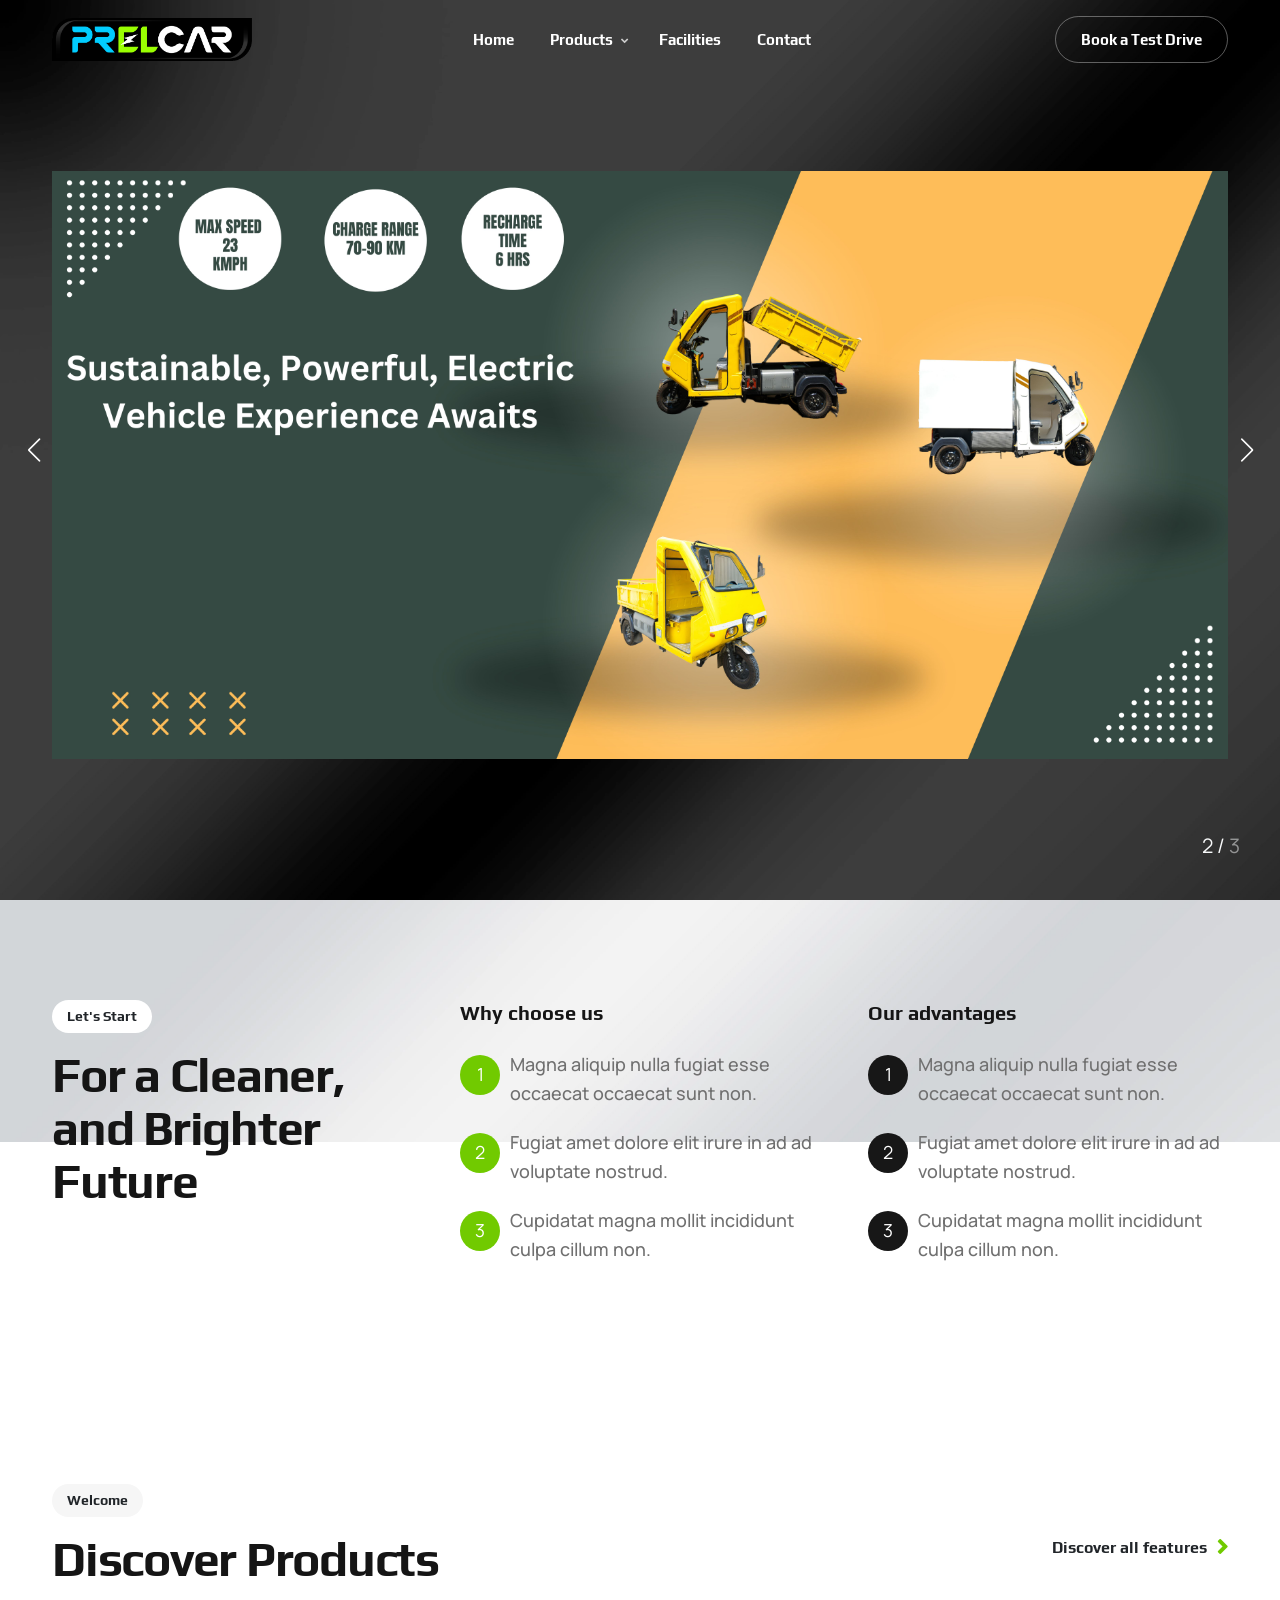
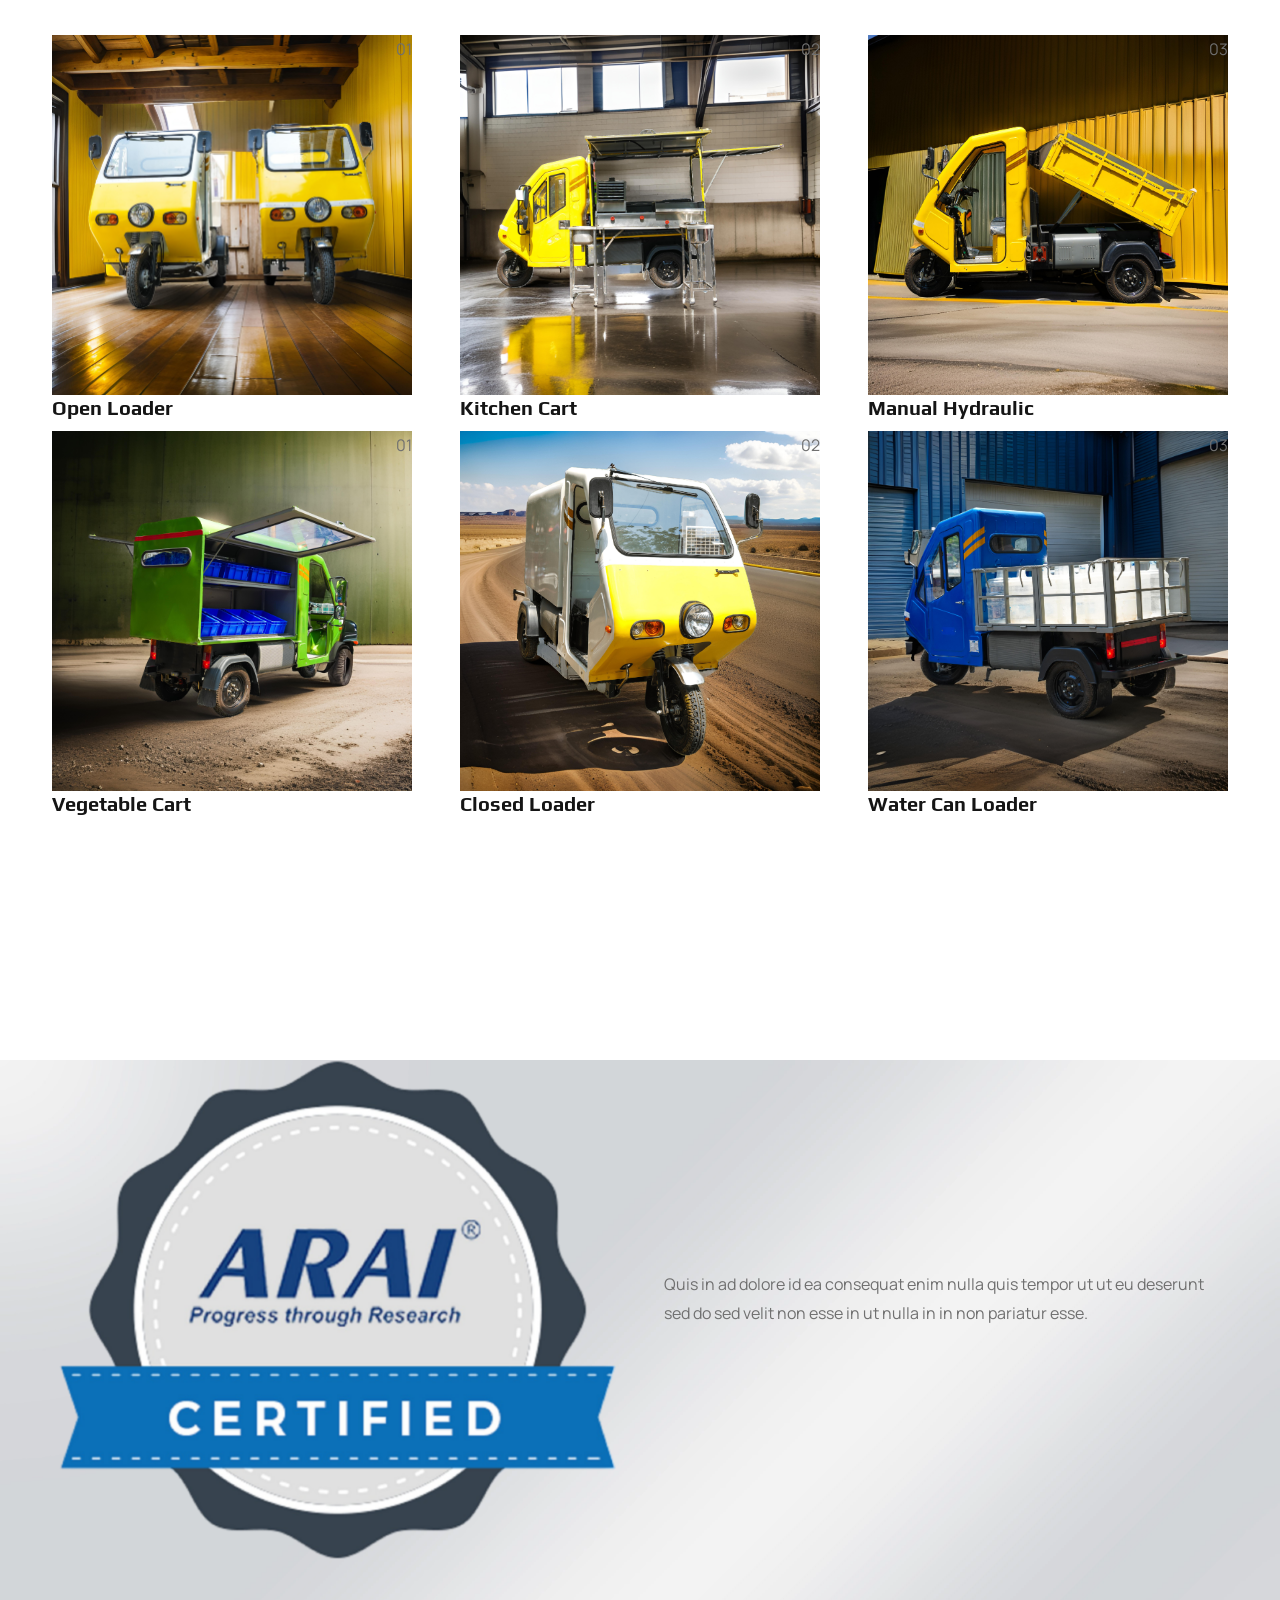
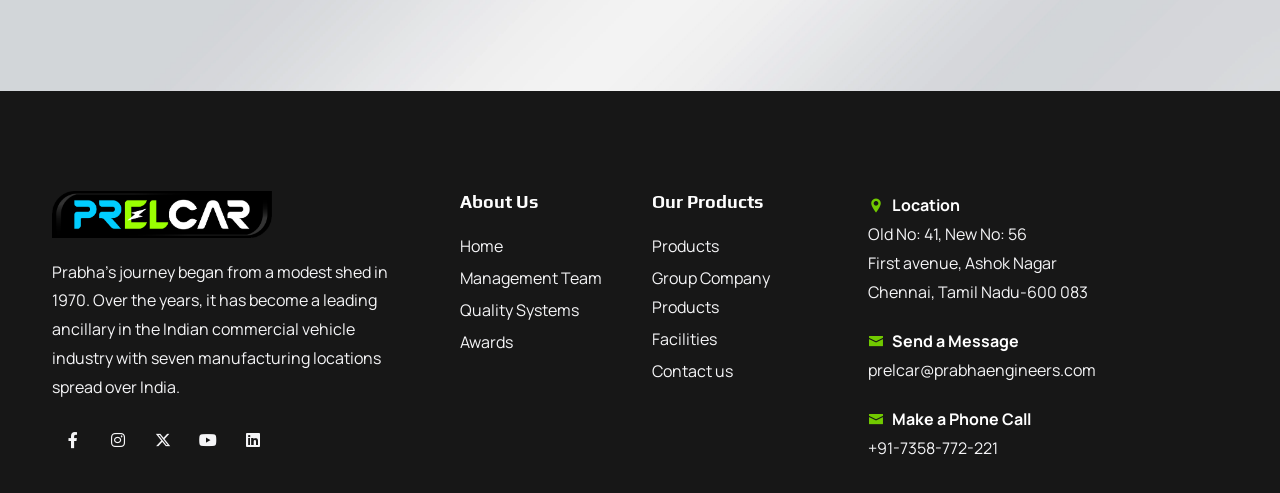
==== index.html @ abb07817 "first" ====
<!DOCTYPE html>
<html lang="en">


<!-- Mirrored from madebydesignesia.com/themes/autoev/index.html by HTTrack Website Copier/3.x [XR&CO'2014], Sun, 21 Jul 2024 13:08:16 GMT -->
<head>
    <title>Welcome to Prelcar</title>
    <link rel="icon" href="images/PRELCAR LOGO FINAL 26 Apr 2024 JPG.jpg" type="image/gif" sizes="16x16">
    <meta content="text/html;charset=utf-8" http-equiv="Content-Type">
    <meta content="width=device-width, initial-scale=1.0" name="viewport" >
    <meta content="Autoev — Electric Vehicle Charging EV Dealer Website Template" name="description" >
    <meta content="" name="keywords" >
    <meta content="" name="author" >
    <!-- CSS Files
    ================================================== -->
    <link href="css/bootstrap.min.css" rel="stylesheet" type="text/css" id="bootstrap">
    <link href="css/plugins.css" rel="stylesheet" type="text/css" >
    <link href="css/swiper.css" rel="stylesheet" type="text/css" >
    <link href="css/style.css" rel="stylesheet" type="text/css" >
    <link href="css/coloring.css" rel="stylesheet" type="text/css" >
    <!-- color scheme -->
    <link id="colors" href="css/colors/scheme-01.css" rel="stylesheet" type="text/css" >

</head>

<body>
    <div id="wrapper">
        <!-- <div class="float-text show-on-scroll">
            <span><a href="#">Scroll to top</a></span>
        </div>
        <div class="scrollbar-v show-on-scroll"></div> -->
        
        <!-- page preloader begin -->
        <div id="de-loader"></div>
        <!-- page preloader close -->

        <!-- header begin -->
        <header class="transparent">
            <div class="container">
                <div class="row">
                    <div class="col-md-12">
                        <div class="de-flex sm-pt10">
                            <div class="de-flex-col">
                                <!-- logo begin -->
                                <div id="logo">
                                    <a href="index.html">
                                        <img class="logo-main" src="./images/prelcarlogo.png" width="200px" >
                                        <img class="logo-scroll" src="./images/prelcarlogo.png" width="200px" >
                                        <img class="logo-mobile" src="./images/prelcarlogo.png" width="200px" >
                                    </a>
                                </div>
                                <!-- logo close -->
                            </div>
                            <div class="de-flex-col header-col-mid">
                                <ul id="mainmenu">
                                    <li><a class="menu-item" href="index.html">Home</a>
                                        <!-- <ul class="mega"> -->
                                            <!-- <li> -->
                                                <!-- <div class="container">
                                                    <div class="sb-menu p-4">
                                                        <div class="row g-4"> -->
                                                            <!-- <div class="col-lg-2 text-center">
                                                                <div class="bg-grey rounded-10px relative hover text-center">
                                                                    <a href="index-2.html">
                                                                        <img src="images/demo/homepage-1.jpg" class="w-100 relative z-1000 hover-scale-1-1 rounded-5px" alt="">
                                                                    </a>

                                                                    <div class="absolute w-100 h-100 start-0 top-0 rounded-10px hover-bg-color"></div>
                                                                </div>                            
                                                                <h5 class="mt-3 mb-1">Homepage 1</h5>                          
                                                            </div> -->

                                                            <!-- <div class="col-lg-2 text-center">
                                                                <div class="bg-grey rounded-10px relative hover text-center">
                                                                    <a href="homepage-2.html">
                                                                        <img src="images/demo/homepage-2.jpg" class="w-100 relative z-1000 hover-scale-1-1 rounded-5px" alt="">
                                                                    </a>

                                                                    <div class="absolute w-100 h-100 start-0 top-0 rounded-10px hover-bg-color"></div>
                                                                </div>                            
                                                                <h5 class="mt-3 mb-1">Homepage 3</h5>                          
                                                            </div>

                                                            <div class="col-lg-2 text-center">
                                                                <div class="bg-grey rounded-10px relative hover text-center">
                                                                    <a href="homepage-3.html">
                                                                        <img src="images/demo/homepage-3.jpg" class="w-100 relative z-1000 hover-scale-1-1 rounded-5px" alt="">
                                                                    </a>

                                                                    <div class="absolute w-100 h-100 start-0 top-0 rounded-10px hover-bg-color"></div>
                                                                </div>                            
                                                                <h5 class="mt-3 mb-1">Homepage 3</h5>                          
                                                            </div>

                                                            <div class="col-lg-2 text-center">
                                                                <div class="bg-grey rounded-10px relative hover text-center">
                                                                    <a href="homepage-4.html">
                                                                        <img src="images/demo/homepage-4.jpg" class="w-100 relative z-1000 hover-scale-1-1 rounded-5px" alt="">
                                                                    </a>

                                                                    <div class="absolute w-100 h-100 start-0 top-0 rounded-10px hover-bg-color"></div>
                                                                </div>                            
                                                                <h5 class="mt-3 mb-1">Homepage 4</h5>                          
                                                            </div>

                                                            <div class="col-lg-2 text-center">
                                                                <div class="bg-grey rounded-10px relative hover text-center">
                                                                    <a href="homepage-5.html">
                                                                        <img src="images/demo/homepage-5.jpg" class="w-100 relative z-1000 hover-scale-1-1 rounded-5px" alt="">
                                                                    </a>

                                                                    <div class="absolute w-100 h-100 start-0 top-0 rounded-10px hover-bg-color"></div>
                                                                </div>                            
                                                                <h5 class="mt-3 mb-1">Homepage 5</h5>                          
                                                            </div>

                                                            <div class="col-lg-2 text-center">
                                                                <div class="bg-grey rounded-10px relative hover text-center">
                                                                    <div>
                                                                        <img src="images/demo/coming-soon.jpg" class="w-100 relative z-1000 hover-scale-1-1 rounded-5px" alt="">
                                                                    </div>

                                                                    <div class="absolute w-100 h-100 start-0 top-0 rounded-10px hover-bg-color"></div>
                                                                </div>                            
                                                                <h5 class="mt-3 mb-1">Coming Soon</h5>                          
                                                            </div> -->
                                                        <!-- </div>
                                                    </div>
                                                </div>                                                
                                            </li> -->
                                        <!-- </ul> -->
                                    </li>
                                    <li><a class="menu-item" href="vehicles.html">Products</a>
                                        <ul class="mega">
                                            <li>
                                                <div class="container">
                                                    <div class="sb-menu p-4">
                                                        <div class="row g-4">
                                                            <div class="col-lg-3 text-center">
                                                                <div class="bg-grey p-2 rounded-10px relative hover text-center">
                                                                    <a href="vehicle-single-1.html">
                                                                        <img src="images/misc/4.webp" class="w-100 relative z-1000 hover-scale-1-2" alt="">
                                                                        <img src="images/misc/10.webp" class="absolute start-10 top-10 w-20" alt="">
                                                                    </a>

                                                                    <div class="absolute w-100 h-100 start-0 top-0 rounded-10px hover-bg-color"></div>
                                                                </div>                            
                                                                <h4 class="mt-3 mb-1">Autoev R100</h4>
                                                                <p class="mb-0">Ride the Future: Silent, Smooth, Electric</p>                            
                                                                
                                                            </div>
                                                            <div class="col-lg-3 text-center">
                                                                <div class="bg-grey p-2 rounded-10px relative hover text-center">
                                                                    <a href="vehicle-single-2.html">
                                                                        <img src="images/misc/m2.webp" class="w-100 relative z-1000 hover-scale-1-2" alt="">
                                                                        <img src="images/misc/10.webp" class="absolute start-10 top-10 w-20" alt="">
                                                                    </a>

                                                                    <div class="absolute w-100 h-100 start-0 top-0 rounded-10px hover-bg-color"></div>
                                                                </div>
                                                                <h4 class="mt-3 mb-1"><span class="bg-color me-2 fs-15 px-2 rounded-5px text-uppercase anim-op-blink-to-light">New</span>Autoev R200</h4>
                                                                <p class="mb-0">Redefining Motorcycle Performance.</p>
                                                                
                                                            </div>
                                                            <div class="col-lg-3 text-center">
                                                                <div class="bg-grey p-2 rounded-10px relative hover text-center">
                                                                    <a href="vehicle-single-3.html">
                                                                        <img src="images/misc/m3.webp" class="w-100 relative z-1000 hover-scale-1-2" alt="">
                                                                        <img src="images/misc/10.webp" class="absolute start-10 top-10 w-20" alt="">
                                                                    </a>

                                                                    <div class="absolute w-100 h-100 start-0 top-0 rounded-10px hover-bg-color"></div>
                                                                </div>
                                                                <h4 class="mt-3 mb-1">Autoev R300</h4>
                                                                <p class="mb-0">Where Sustainability Meets Adventure.</p>
                                                                
                                                            </div>

                                                            <div class="col-lg-3 text-center">
                                                                <div class="bg-grey p-2 rounded-10px relative hover text-center">
                                                                    <a href="vehicles.html">
                                                                        <img src="images/misc/11.webp" class="w-100 relative z-1000 hover-scale-1-2" alt="">
                                                                        <img src="images/misc/10.webp" class="absolute start-10 top-10 w-20" alt="">
                                                                    </a>

                                                                    <div class="absolute w-100 h-100 start-0 top-0 rounded-10px hover-bg-color"></div>
                                                                </div>
                                                                <h4 class="mt-3 mb-1">All Vehicles</h4>
                                                                <p class="mb-0">View All Models.</p>
                                                                
                                                            </div>
                                                        </div>
                                                    </div>
                                                </div>                                                
                                            </li>
                                        </ul>
                                    </li>
                                    <li><a class="menu-item" href="dealers.html">Facilities</a></li>
                                    <!-- <li><a class="menu-item" href="#">Pages</a>
                                        <ul class="mega mega-3-cols">
                                            <div class="sb-menu p-4">
                                                <div class="row g-4">
                                                    <div class="col-lg-4">
                                                        <h5>Company</h5>
                                                        <ul class="no-bg">
                                                            <li><a href="about.html">About Us</a></li>
                                                            <li><a href="news.html">News</a></li>
                                                            <li><a href="testimonials.html">Testimonials</a></li>
                                                            <li><a href="history.html">History</a></li>
                                                            <li><a href="careers.html">Careers</a></li>
                                                        </ul>
                                                    </div>
                                                    <div class="col-lg-4">
                                                        <h5>Vehicles</h5>
                                                        <ul class="no-bg">
                                                            <li><a href="vehicles.html">All Vehicles</a></li>
                                                            <li><a href="vehicle-single-1.html">Vehicle Details 1</a></li>
                                                            <li><a href="vehicle-single-2.html">Vehicle Details 2</a></li>
                                                            <li><a href="vehicle-single-3.html">Vehicle Details 3</a></li>
                                                            <li><a href="pricing-table.html">Pricing Table</a></li>
                                                        </ul>
                                                    </div>
                                                    <div class="col-lg-4">
                                                        <h5>Gallery</h5>
                                                        <ul class="no-bg">
                                                            <li><a href="gallery-grid.html">Gallery Grid</a></li>
                                                            <li><a href="gallery-carousel.html">Gallery Carousel</a></li>
                                                            <li><a href="gallery-marquee.html">Gallery Marquee</a></li>
                                                        </ul>

                                                        <div class="spacer-single"></div>

                                                        <h5>Misc</h5>
                                                        <ul class="no-bg">
                                                            <li><a href="bootstrap-5-elements.html">Bootstrap 5 Elements</a></li>
                                                        </ul>
                                                    </div>
                                                </div>
                                            </div>
                                        </ul>
                                    </li> -->
                                    <!-- <li>
                                        <a class="menu-item" href="news.html">News</a>
                                        <ul>
                                            <li><a class="menu-item" href="news.html">News Default</a></li>
                                            <li><a class="menu-item" href="news-modern.html">News Modern</a></li>
                                            <li><a class="menu-item" href="news-creative.html">News Creative</a></li>
                                            <li><a class="menu-item" href="news-poster.html">News Poster</a></li>
                                            <li><a class="menu-item" href="news-classic.html">News Classic</a></li>
                                            <li><a class="menu-item" href="news-plain.html">News Plain</a></li>
                                            <li><a class="menu-item" href="news-poster-fullpage.html">News Fullpage</a></li>
                                            <li><a class="menu-item" href="news-sidebar-1.html">News with Sidebar</a></li>
                                        </ul>
                                    </li> -->
                                    <li><a class="menu-item" href="contact.html">Contact</a></li>
                                </ul>
                            </div>
                            <div class="de-flex-col">
                                <div class="menu_side_area">          
                                    <a href="contact.html" class="btn-line">Book a Test Drive</a>
                                    <span id="menu-btn"></span>
                                </div>
                            </div>
                        </div>
                    </div>
                </div>
            </div>
        </header>
        <!-- header close -->
        <!-- content begin -->
        <div class="no-bottom no-top" id="content">

            <div id="top"></div>

            <section class="section-dark text-light no-top no-bottom position-relative overflow-hidden z-1000">
                <div class="v-center">
                    <div class="swiper">
                      <!-- Additional required wrapper -->
                      <div class="swiper-wrapper">
                        <!-- Slides -->
                        <div class="swiper-slide">
                            <div class="swiper-inner" data-bgimage="url(images/background/gradient-3.webp)">
                                <div class="sw-caption">
                                    <div class="container">
                                        <div class="row g-4 align-items-center">

                                            <div class="spacer-double"></div>

                                            <!-- <div class="col-lg-6">     
                                                <div class="spacer-single"></div>
                                                <div class="sw-text-wrapper">
                                                    <div class="subtitle s2 mb-2"><i class="icofont-badge id-color me-2"></i>Most Innovative Award Winner</div>
                                                    <h1 class="slider-title mb-2">Autoev R100</h1>
                                                    <h3 class="slider-teaser mb-3">Ride the Future: Silent, Smooth, Electric</h3>
                                                    <div class="slider-extra">
                                                        <div class="row mt-3 g-2 text-center">
                                                            <div class="col-4">
                                                                <div class="bg-dark rounded-10px lh-1-2em p-2">
                                                                    <i class="fs-40 mb-1 id-color icofont-map-pins"></i>
                                                                    <div class="fs-18 fw-bold">100 KM</div>
                                                                    <div class="fs-14 op-5">Range</div>
                                                                </div>
                                                            </div>
                                                            <div class="col-4">
                                                                <div class="bg-dark rounded-10px lh-1-2em p-2">
                                                                    <i class="fs-40 mb-1 id-color icofont-dashboard"></i>
                                                                    <div class="fs-18 fw-bold">70 Km/h</div>
                                                                    <div class="fs-14 op-5">Top Speed</div>
                                                                </div>
                                                            </div>
                                                            <div class="col-4">
                                                                <div class="bg-dark rounded-10px lh-1-2em p-2">
                                                                    <i class="fs-40 mb-1 id-color icofont-thunder-light"></i>
                                                                    <div class="fs-18 fw-bold">3000 Watt</div>
                                                                    <div class="fs-14 op-5">Motor Power</div>
                                                                </div>
                                                            </div>
                                                        </div>
                                                    </div>
                                                    <div class="spacer-30"></div>
                                                    <a class="btn-main mb10 mb-3" href="vehicle-single-1.html">View Specifications</a>
                                                </div>
                                            </div> -->

                                            <div class="col-lg-12">
                                                <div class="slider-extra">
                                                    <img src="images/background/BannerPrelcar3.jpg" class="img-fluid" alt="">

                                                </div>
                                            </div>

                                            <div class="spacer-single"></div>
                                        </div>
                                        
                                    </div>
                                </div>
                            </div>
                        </div>
                        <!-- Slides -->

                        <!-- Slides -->
                        <div class="swiper-slide">
                            <div class="swiper-inner" data-bgimage="url(images/background/gradient-3.webp)">

                                <div class="sw-caption">
                                    <div class="container">
                                        <div class="row g-4 align-items-center">

                                            <div class="spacer-double"></div>

                                            <!-- <div class="col-lg-6">     
                                                <div class="spacer-single"></div>
                                                <div class="sw-text-wrapper">
                                                    <div class="subtitle s2 mb-2"><i class="icofont-badge id-color me-2"></i>Most Innovative Award Winner</div>
                                                    <h1 class="slider-title mb-2">Autoev R200</h1>
                                                    <h3 class="slider-teaser mb-3">Redefining Motorcycle Performance</h3>
                                                    <div class="slider-extra">
                                                        <div class="row mt-3 g-2 text-center">
                                                            <div class="col-4">
                                                                <div class="bg-dark rounded-10px lh-1-2em p-2">
                                                                    <i class="fs-40 mb-1 id-color icofont-map-pins"></i>
                                                                    <div class="fs-18 fw-bold">100 KM</div>
                                                                    <div class="fs-14 op-5">Range</div>
                                                                </div>
                                                            </div>
                                                            <div class="col-4">
                                                                <div class="bg-dark rounded-10px lh-1-2em p-2">
                                                                    <i class="fs-40 mb-1 id-color icofont-dashboard"></i>
                                                                    <div class="fs-18 fw-bold">70 Km/h</div>
                                                                    <div class="fs-14 op-5">Top Speed</div>
                                                                </div>
                                                            </div>
                                                            <div class="col-4">
                                                                <div class="bg-dark rounded-10px lh-1-2em p-2">
                                                                    <i class="fs-40 mb-1 id-color icofont-thunder-light"></i>
                                                                    <div class="fs-18 fw-bold">3000 Watt</div>
                                                                    <div class="fs-14 op-5">Motor Power</div>
                                                                </div>
                                                            </div>
                                                        </div>
                                                    </div>
                                                    <div class="spacer-30"></div>
                                                    <a class="btn-main mb10 mb-3" href="vehicle-single-1.html">View Specifications</a>
                                                </div>
                                            </div> -->

                                            <div class="col-lg-12">
                                                <div class="slider-extra">
                                                    <img src="images/background/BannerPrelcar2.jpg" class="img-fluid" alt="">
                                                </div>
                                            </div>

                                            <div class="spacer-single"></div>
                                        </div>
                                        
                                    </div>
                                </div>
                            </div>
                        </div>
                        <!-- Slides -->

                        <!-- Slides -->
                        <div class="swiper-slide">
                            <div class="swiper-inner" data-bgimage="url(images/background/gradient-3.webp)">

                                <div class="sw-caption">
                                    <div class="container">
                                        <div class="row g-4 align-items-center">

                                            <div class="spacer-double"></div>

                                            <!-- <div class="col-lg-6">     
                                                <div class="spacer-single"></div>
                                                <div class="sw-text-wrapper">
                                                    <div class="subtitle s2 mb-2"><i class="icofont-badge id-color me-2"></i>Most Innovative Award Winner</div>
                                                    <h1 class="slider-title mb-2">Autoev R300</h1>
                                                    <h3 class="slider-teaser mb-3">Where Sustainability Meets Adventure</h3>
                                                    <div class="slider-extra">
                                                        <div class="row mt-3 g-2 text-center">
                                                            <div class="col-4">
                                                                <div class="bg-dark rounded-10px lh-1-2em p-2">
                                                                    <i class="fs-40 mb-1 id-color icofont-map-pins"></i>
                                                                    <div class="fs-18 fw-bold">100 KM</div>
                                                                    <div class="fs-14 op-5">Range</div>
                                                                </div>
                                                            </div>
                                                            <div class="col-4">
                                                                <div class="bg-dark rounded-10px lh-1-2em p-2">
                                                                    <i class="fs-40 mb-1 id-color icofont-dashboard"></i>
                                                                    <div class="fs-18 fw-bold">70 Km/h</div>
                                                                    <div class="fs-14 op-5">Top Speed</div>
                                                                </div>
                                                            </div>
                                                            <div class="col-4">
                                                                <div class="bg-dark rounded-10px lh-1-2em p-2">
                                                                    <i class="fs-40 mb-1 id-color icofont-thunder-light"></i>
                                                                    <div class="fs-18 fw-bold">3000 Watt</div>
                                                                    <div class="fs-14 op-5">Motor Power</div>
                                                                </div>
                                                            </div>
                                                        </div>
                                                    </div>
                                                    <div class="spacer-30"></div>
                                                    <a class="btn-main mb10 mb-3" href="vehicle-single-1.html">View Specifications</a>
                                                </div>
                                            </div> -->

                                            <div class="col-lg-12">
                                                <div class="slider-extra">
                                                    <img src="images/background/BannerPrelcar1.jpg" class="img-fluid" alt="">
                                                </div>
                                            </div>

                                            <div class="spacer-single"></div>
                                        </div>
                                        
                                    </div>
                                </div>
                            </div>
                        </div>
                        <!-- Slides -->       

                      </div>
                      <!-- If we need pagination -->
                      <div class="swiper-pagination"></div>

                      <!-- If we need navigation buttons -->
                      <div class="swiper-button-prev"></div>
                      <div class="swiper-button-next"></div>

                      <!-- If we need scrollbar -->
                      <div class="swiper-scrollbar"></div>
                    </div>
                </div>
            </section>

            <!-- <section>
                <div class="container">
                    <div class="row g-4 align-items-center">
                        <div class="col-lg-8">
                            <div class="subtitle bg-grey text-dark wow fadeInUp mb-3">Spark Change</div>
                            <h2 class="wow fadeInUp">Advanced Features</h2>
                        </div>
                        <div class="col-lg-4 text-lg-end">
                            <a class="btn-text text-dark wow fadeInLeft" href="#">Discover all features</a>
                        </div>
                        <div class="col-lg-4">
                            <div class="mb-4 relative wow fadeInRight" data-wow-delay=".3s">
                                <div class="absolute top-0 end-0">01</div>
                                <i class="bg-color text-light fs-48 p-2 absolute id-color icofont-thunder-light rounded-10px"></i>
                                <div class="pl-90">
                                    <h4>Electric Drive</h4>
                                    <p class="mb-0">Sunt dolor aliquip consectetur laborum incididunt tempor irure veniam amet et nostrud.</p>
                                </div>
                            </div>

                            <div class="mb-4 relative wow fadeInRight" data-wow-delay=".5s">
                                <div class="absolute top-0 end-0">02</div>
                                <i class="bg-dark text-light fs-48 p-2 absolute id-color icofont-volume-mute rounded-10px"></i>
                                <div class="pl-90">
                                    <h4>Silent Power</h4>
                                    <p class="mb-0">Sunt dolor aliquip consectetur laborum incididunt tempor irure veniam amet et nostrud.</p>
                                </div>
                            </div>
                        </div>
                        <div class="col-lg-4">
                            <img src="images/misc/6.webp" class="img-fluid wow scaleIn" alt="">
                        </div>
                        <div class="col-lg-4">
                            <div class="mb-4 relative wow fadeInLeft" data-wow-delay=".3s">
                                <div class="absolute top-0 start-0">03</div>
                                <i class="bg-color text-light fs-48 p-2 absolute end-0 id-color icofont-leaf rounded-10px"></i>
                                <div class="pr-90">
                                    <h4 class="text-end">Zero Emissions</h4>
                                    <p class="text-end mb-0">Sunt dolor aliquip consectetur laborum incididunt tempor irure veniam amet et nostrud.</p>
                                </div>
                            </div>

                            <div class="mb-4 relative wow fadeInLeft" data-wow-delay=".3s">
                                <div class="absolute top-0 start-0">04</div>
                                <i class="bg-dark text-light fs-48 p-2 absolute end-0 id-color icofont-road rounded-10px"></i>
                                <div class="pr-90">
                                    <h4 class="text-end">Longer Range</h4>
                                    <p class="text-end mb-0">Sunt dolor aliquip consectetur laborum incididunt tempor irure veniam amet et nostrud.</p>
                                </div>
                            </div>
                        </div>
                    </div>
                </div>
            </section> -->

            <!-- <section class="jarallax text-light pt30 pb30">
                <img src="images/background/gradient-3.webp" class="jarallax-img" alt="">
                <div class="wow fadeInRight d-flex">
                  <div class="de-marquee-list wow">
                    <div class="d-item">
                      <span class="d-item-txt">Zero Emissions</span>
                      <span class="d-item-display">
                        <i class="d-item-block"></i>
                      </span>
                      <span class="d-item-txt">Lower Costs</span>
                      <span class="d-item-display">
                        <i class="d-item-block"></i>
                      </span>
                      <span class="d-item-txt">Instant Torque</span>
                      <span class="d-item-display">
                        <i class="d-item-block"></i>
                      </span>
                      <span class="d-item-txt">Regenerative Braking</span>
                      <span class="d-item-display">
                        <i class="d-item-block"></i>
                      </span>
                      <span class="d-item-txt">Quiet Operation</span>
                      <span class="d-item-display">
                        <i class="d-item-block"></i>
                      </span>
                      <span class="d-item-txt">Advanced Technology</span>
                      <span class="d-item-display">
                        <i class="d-item-block"></i>
                      </span>
                      <span class="d-item-txt">Longer Range</span>
                      <span class="d-item-display">
                        <i class="d-item-block"></i>
                      </span>
                      <span class="d-item-txt">Charging Flexibility</span>
                      <span class="d-item-display">
                        <i class="d-item-block"></i>
                      </span>
                      <span class="d-item-txt">Environmental Benefits</span>
                      <span class="d-item-display">
                        <i class="d-item-block"></i>
                      </span>
                      <span class="d-item-txt">Variety of Models</span>
                      <span class="d-item-display">
                        <i class="d-item-block"></i>
                      </span>
                     </div>
                  </div>
                </div>
            </section> -->

            <section class="jarallax">
                <img src="images/background/gradient-2.webp" class="jarallax-img" alt="">
                <div class="container">
                    <div class="row g-4 gx-5">
                        <div class="col-lg-4">
                            <div class="subtitle bg-white text-dark wow fadeInUp mb-3">Let's Start</div>
                        <h2 class="wow fadeInUp">For a Cleaner, and Brighter Future</h2>
                        </div>

                        <div class="col-lg-4">
                            <h4 class="mb-4 wow fadeInRight">Why choose us</h4>
                            <ol class="ol-style-1">
                                <li class="wow fadeInUp" data-wow-delay=".2s">Magna aliquip nulla fugiat esse occaecat occaecat sunt non.</li>
                                <li class="wow fadeInUp" data-wow-delay=".4s">Fugiat amet dolore elit irure in ad ad voluptate nostrud.</li>
                                <li class="wow fadeInUp" data-wow-delay=".6s">Cupidatat magna mollit incididunt culpa cillum non.</li>
                            </ol>
                        </div>

                        <div class="col-lg-4">
                            <h4 class="mb-4 wow fadeInRight">Our advantages</h4>
                            <ol class="ol-style-1 dark">
                                <li class="wow fadeInUp" data-wow-delay=".2s">Magna aliquip nulla fugiat esse occaecat occaecat sunt non.</li>
                                <li class="wow fadeInUp" data-wow-delay=".4s">Fugiat amet dolore elit irure in ad ad voluptate nostrud.</li>
                                <li class="wow fadeInUp" data-wow-delay=".6s">Cupidatat magna mollit incididunt culpa cillum non.</li>
                            </ol>
                        </div>
                    </div>
                </div>
            </section>

            <section>
                <div class="container">
                    <div class="row align-items-center g-4 gx-5">
                        <div class="col-lg-8">
                            <div class="subtitle bg-grey text-dark wow fadeInUp mb-3">Welcome</div>
                            <h2 class="wow fadeInUp">Discover Products</h2>
                        </div>
                        <div class="col-lg-4 text-lg-end">
                            <a class="btn-text text-dark wow fadeInLeft" href="#">Discover all features</a>
                        </div>
                        <div class="col-lg-4 wow fadeInRight" data-wow-delay=".2s">
                            <div class="relative">
                                <div class="absolute top-0 end-0">01</div>
                                <a href="vehicles.html">
                                    <img src="images/OpenLoader/IMP01531.jpeg" alt="Bridge" style="width: 100%; height: 100%;">

                                    <h4>Open Loader</h4>
                                </a>
                                <!-- <p>Quis in ad dolore id ea consequat enim nulla quis tempor ut ut eu deserunt sed do sed velit non esse in ut nulla in in non pariatur esse.</p> -->
                            </div>
                        </div>
                        <div class="col-lg-4 wow fadeInRight" data-wow-delay=".4s">
                            <div class="relative">
                                <div class="absolute top-0 end-0">02</div>
                                <a href="contact.html">
                                    <img src="images/KitchenCart/IMP01640.jpeg" alt="Bridge" style="width: 100%; height: 100%;">
                                    <h4>Kitchen Cart</h4>
                                </a>
                                <!-- <p>Quis in ad dolore id ea consequat enim nulla quis tempor ut ut eu deserunt sed do sed velit non esse in ut nulla in in non pariatur esse.</p> -->
                            </div>
                        </div>
                        <div class="col-lg-4 wow fadeInRight" data-wow-delay=".6s">
                            <div class="relative">
                                <div class="absolute top-0 end-0">03</div>
                                <a href="dealers.html">
                                    <img src="images/ManualHyd/IMP01581.jpeg" alt="Bridge" style="width: 100%; height: 100%;">

                                    <h4>Manual Hydraulic</h4>
                                </a>
                                <!-- <p>Quis in ad dolore id ea consequat enim nulla quis tempor ut ut eu deserunt sed do sed velit non esse in ut nulla in in non pariatur esse.</p> -->
                            </div>
                        </div>
                    </div>
                    
                    
                </div>
                <div class="container">
                    <div class="row align-items-center g-4 gx-5">
                        <!-- <div class="col-lg-8">
                            <div class="subtitle bg-grey text-dark wow fadeInUp mb-3">Welcome</div>
                            <h2 class="wow fadeInUp">Discover Products</h2>
                        </div> -->
                        <!-- <div class="col-lg-4 text-lg-end">
                            <a class="btn-text text-dark wow fadeInLeft" href="#">Discover all features</a>
                        </div> -->
                        <div class="col-lg-4 wow fadeInRight" data-wow-delay=".2s">
                            <div class="relative">
                                <div class="absolute top-0 end-0">01</div>
                                <a href="vehicles.html">
                                    <img src="images/VegetableCart/IMP01611.jpeg" alt="Bridge" style="width: 100%; height: 100%;">

                                    <h4>Vegetable Cart</h4>
                                </a>
                                <!-- <p>Quis in ad dolore id ea consequat enim nulla quis tempor ut ut eu deserunt sed do sed velit non esse in ut nulla in in non pariatur esse.</p> -->
                            </div>
                        </div>
                        <div class="col-lg-4 wow fadeInRight" data-wow-delay=".4s">
                            <div class="relative">
                                <div class="absolute top-0 end-0">02</div>
                                <a href="contact.html">
                                    <img src="images/ClosedLoader/IMP01552.jpeg" alt="Bridge" style="width: 100%; height: 100%;">
                                    <h4>Closed Loader</h4>
                                </a>
                                <!-- <p>Quis in ad dolore id ea consequat enim nulla quis tempor ut ut eu deserunt sed do sed velit non esse in ut nulla in in non pariatur esse.</p> -->
                            </div>
                        </div>
                        <div class="col-lg-4 wow fadeInRight" data-wow-delay=".6s">
                            <div class="relative">
                                <div class="absolute top-0 end-0">03</div>
                                <a href="dealers.html">
                                    <img src="images/WaterCanLoader/IMP01622.jpeg" alt="Bridge" style="width: 100%; height: 100%;">

                                    <h4>Water Can Loader</h4>
                                </a>
                                <!-- <p>Quis in ad dolore id ea consequat enim nulla quis tempor ut ut eu deserunt sed do sed velit non esse in ut nulla in in non pariatur esse.</p> -->
                            </div>
                        </div>
                    </div>
                    
                    
                </div>
            </section>
            <section class="jarallax">

                <img src="images/background/gradient-2.webp" class="jarallax-img" alt="">

            <div class="container bg">
                <div class="row align-items-center g-4 gx-5">
                    <div class="col-lg-6 wow fadeInRight" data-wow-delay=".2s">
                        <div class="relative">
                           
                            <a href="vehicles.html">
                                <img src="images/arai-cert-logo.png" alt="Bridge" style="width: 100%; height: 100%;">

                               
                            </a>
                            <!-- <p>Quis in ad dolore id ea consequat enim nulla quis tempor ut ut eu deserunt sed do sed velit non esse in ut nulla in in non pariatur esse.</p> -->
                        </div>
                    </div>
                    <div class="col-lg-6 wow fadeInRight" data-wow-delay=".2s">
                        <div class="relative">
                           
                            <p>Quis in ad dolore id ea consequat enim nulla quis tempor ut ut eu deserunt sed do sed velit non esse in ut nulla in in non pariatur esse.</p>
                        </div>
                    </div>
                </div>
           </div>


            </section>

       

            <!-- <section class="jarallax">
                <img src="images/background/gradient-2.webp" class="jarallax-img" alt="">
                <div class="container">
                    <div class="row g-4 gx-5 align-items-center">
                        <div class="col-lg-12">
                            <div class="subtitle bg-color text-light wow fadeInUp mb-3">Autoev Technology</div>
                            <h2 class="wow fadeInUp">Power &amp; Precision</h2>
                        </div>
                        <div class="col-lg-3">
                            <div class="bg-white p-2 pb-0 mb-4 rounded-10 bottom-0 text-center z-index-2 wow scaleIn" data-wow-delay=".0s">
                                <img src="images/misc/p1.webp" class="img-fluid rounded-10 mb-2" alt="">
                                <h5 class="no-bottom text-dark">Modern Headlamp</h5>
                                <p class="small mb-1 text-dark">Sed nostrud anim elit.</p>
                            </div>
                            <p class="np-bottom">Minim aliqua non incididunt irure laboris exercitation laborum cillum non cupidatat magna tempor.</p>
                        </div>

                        <div class="col-lg-3">
                            <div class="bg-white p-2 pb-0 mb-4 rounded-10 bottom-0 text-center z-index-2 wow scaleIn" data-wow-delay=".2s">
                                <img src="images/misc/p2.webp" class="img-fluid rounded-10 mb-2" alt="">
                                <h5 class="no-bottom text-dark">Spacious Seat</h5>
                                <p class="small mb-1 text-dark">Sed nostrud anim elit.</p>
                            </div>
                            <p class="np-bottom">Minim aliqua non incididunt irure laboris exercitation laborum cillum non cupidatat magna tempor.</p>
                        </div>

                        <div class="col-lg-3">
                            <div class="bg-white p-2 pb-0 mb-4 rounded-10 bottom-0 text-center z-index-2 wow scaleIn" data-wow-delay=".4s">
                                <img src="images/misc/p3.webp" class="img-fluid rounded-10 mb-2" alt="">
                                <h5 class="no-bottom text-dark">Large Wheels</h5>
                                <p class="small mb-1 text-dark">Sed nostrud anim elit.</p>
                            </div>
                            <p class="np-bottom">Minim aliqua non incididunt irure laboris exercitation laborum cillum non cupidatat magna tempor.</p>
                        </div>

                        <div class="col-lg-3">
                            <div class="bg-white p-2 pb-0 mb-4 rounded-10 bottom-0 text-center z-index-2 wow scaleIn" data-wow-delay=".6s">
                                <img src="images/misc/p4.webp" class="img-fluid rounded-10 mb-2" alt="">
                                <h5 class="no-bottom text-dark">Quick Charge</h5>
                                <p class="small mb-1 text-dark">Sed nostrud anim elit.</p>
                            </div>
                            <p class="np-bottom">Minim aliqua non incididunt irure laboris exercitation laborum cillum non cupidatat magna tempor.</p>
                        </div>
                    </div>
                </div>
            </section> -->

            <!-- <section>
                <div class="container">
                    <div class="row align-items-center">
                        <div class="col-lg-8">
                            <div class="subtitle wow fadeInUp mb-3">Testimonials</div>
                            <h2 class="wow fadeInUp" data-wow-delay=".2s">Our Happy Customers</h2>
                            <div class="spacer-single"></div>
                        </div>
                        <div class="col-lg-4 text-lg-end">
                            <a class="btn-text text-dark" href="#">More testimonials</a>
                        </div>
                    </div>
                </div>
                <div class="container-fluid">
                    <div class="row">
                        <div class="owl-carousel owl-theme wow fadeInUp" id="testimonial-carousel">
                            <div class="item">
                                <div class="de_testi s2">
                                    <blockquote>
                                        <div class="de-rating-ext absolute top-20px end-30px">
                                            <span class="d-stars">
                                                <i class="fa fa-star"></i>
                                                <i class="fa fa-star"></i>
                                                <i class="fa fa-star"></i>
                                                <i class="fa fa-star"></i>
                                                <i class="fa fa-star"></i>
                                            </span>
                                        </div>
                                        <div class="de_testi_by">
                                            <img class="circle" alt="" src="images/testimonial/1.webp"> <div>Michael S.<span>developer</span></div>
                                        </div>
                                        <p>"Switching to an electric vehicle has been a game-changer for me. Not only am I saving money on fuel, but the smooth and silent ride has made commuting a pleasure."
                                        </p>
                                    </blockquote>
                                </div>
                            </div>
                            <div class="item">
                                <div class="de_testi s2">
                                    <blockquote>
                                        <div class="de-rating-ext absolute top-20px end-30px">
                                            <span class="d-stars">
                                                <i class="fa fa-star"></i>
                                                <i class="fa fa-star"></i>
                                                <i class="fa fa-star"></i>
                                                <i class="fa fa-star"></i>
                                                <i class="fa fa-star"></i>
                                            </span>
                                        </div>
                                        <div class="de_testi_by">
                                            <img class="circle" alt="" src="images/testimonial/2.webp"> <div>Robert L.<span>developer</span></div>
                                        </div>
                                        <p>"I was skeptical at first, but after driving my electric car for a few months, I'm amazed by its performance and efficiency. Plus, knowing I'm reducing my carbon footprint feels great!"</p>
                                    </blockquote>
                                </div>
                            </div>
                            <div class="item">
                                <div class="de_testi s2">
                                    <blockquote>
                                        <div class="de-rating-ext absolute top-20px end-30px">
                                            <span class="d-stars">
                                                <i class="fa fa-star"></i>
                                                <i class="fa fa-star"></i>
                                                <i class="fa fa-star"></i>
                                                <i class="fa fa-star"></i>
                                                <i class="fa fa-star"></i>
                                            </span>
                                        </div>
                                        <div class="de_testi_by">
                                            <img class="circle" alt="" src="images/testimonial/3.webp"> <div>Jake M.<span>developer</span></div>
                                        </div>
                                        <p>"As a busy professional, convenience is key for me. With an electric vehicle, I can charge at home overnight and wake up to a full battery every morning. It's saves me time."</p>
                                    </blockquote>
                                </div>
                            </div>
                            <div class="item">
                                <div class="de_testi s2">
                                    <blockquote>
                                        <div class="de-rating-ext absolute top-20px end-30px">
                                            <span class="d-stars">
                                                <i class="fa fa-star"></i>
                                                <i class="fa fa-star"></i>
                                                <i class="fa fa-star"></i>
                                                <i class="fa fa-star"></i>
                                                <i class="fa fa-star"></i>
                                            </span>
                                        </div>
                                        <div class="de_testi_by">
                                            <img class="circle" alt="" src="images/testimonial/4.webp"> <div>Alex P.<span>developer</span></div>
                                        </div>
                                        <p>"One of the best decisions I've made for my family's future is investing in an electric SUV. It's spacious, safe, and environmentally friendly. We love taking road trips."</p>
                                    </blockquote>
                                </div>
                            </div>
                            <div class="item">
                                <div class="de_testi s2">
                                    <blockquote>
                                        <div class="de-rating-ext absolute top-20px end-30px">
                                            <span class="d-stars">
                                                <i class="fa fa-star"></i>
                                                <i class="fa fa-star"></i>
                                                <i class="fa fa-star"></i>
                                                <i class="fa fa-star"></i>
                                                <i class="fa fa-star"></i>
                                            </span>
                                        </div>
                                        <div class="de_testi_by">
                                            <img class="circle" alt="" src="images/testimonial/5.webp"> <div>Carlos R.<span>developer</span></div>
                                        </div>
                                        <p>"Being an early adopter of electric vehicles, I've seen the technology evolve rapidly. Today's electric cars are more advanced, affordable, and accessible than ever before."</p>
                                    </blockquote>
                                </div>
                            </div>
                            <div class="item">
                                <div class="de_testi s2">
                                    <blockquote>
                                        <div class="de-rating-ext absolute top-20px end-30px">
                                            <span class="d-stars">
                                                <i class="fa fa-star"></i>
                                                <i class="fa fa-star"></i>
                                                <i class="fa fa-star"></i>
                                                <i class="fa fa-star"></i>
                                                <i class="fa fa-star"></i>
                                            </span>
                                        </div>
                                        <div class="de_testi_by">
                                            <img class="circle" alt="" src="images/testimonial/6.webp"> <div>Edward B.<span>developer</span></div>
                                        </div>
                                        <p>"Living in a city with strict emissions regulations, owning an electric vehicle has been a lifesaver. No more worrying about fines or restrictions, just clean and worry-free driving."</p>
                                    </blockquote>
                                </div>
                            </div>
                            <div class="item">
                                <div class="de_testi s2">
                                    <blockquote>
                                        <div class="de-rating-ext absolute top-20px end-30px">
                                            <span class="d-stars">
                                                <i class="fa fa-star"></i>
                                                <i class="fa fa-star"></i>
                                                <i class="fa fa-star"></i>
                                                <i class="fa fa-star"></i>
                                                <i class="fa fa-star"></i>
                                            </span>
                                        </div>
                                        <div class="de_testi_by">
                                            <img class="circle" alt="" src="images/testimonial/7.webp"> <div>Daniel H.<span>developer</span></div>
                                        </div>
                                        <p>"I used to dread long drives because of frequent stops for gas, but with my electric vehicle, I can travel farther with fewer breaks. It's redefined road trips for me."</p>
                                    </blockquote>
                                </div>
                            </div>
                            <div class="item">
                                <div class="de_testi s2">
                                    <blockquote>
                                        <div class="de-rating-ext absolute top-20px end-30px">
                                            <span class="d-stars">
                                                <i class="fa fa-star"></i>
                                                <i class="fa fa-star"></i>
                                                <i class="fa fa-star"></i>
                                                <i class="fa fa-star"></i>
                                                <i class="fa fa-star"></i>
                                            </span>
                                        </div>
                                        <div class="de_testi_by">
                                            <img class="circle" alt="" src="images/testimonial/8.webp"> <div>Bryan G.<span>developer</span></div>
                                        </div>
                                        <p>"Being able to charge my electric vehicle at home has been a game-changer. It's incredibly convenient and fits seamlessly into my daily routine."</p>
                                    </blockquote>
                                </div>
                            </div>
                        </div>
                    </div>
                </div>
            </section> -->

            <!-- <section class="bg-dark section-dark text-light pt60 pb60 jarallax">
                <img src="images/background/gradient-3.webp" class="jarallax-img" alt="">
                <div class="container">
                    <div class="row g-4">
                        <div class="col-md-3 col-sm-6 mb-sm-30">
                            <div class="de_count pl-50 fs-15 wow fadeInRight" data-wow-delay=".0s">
                                <i class="icofont-users-alt-1 absolute fs-40 start-0 id-color mt-1"></i>
                                <h3 class="fs-40"><span class="timer fs-40" data-to="28950" data-speed="3000">0</span>+</h3>
                                Happy Customers
                            </div>
                        </div>
                        <div class="col-md-3 col-sm-6 mb-sm-30">
                            <div class="de_count pl-50 fs-15 wow fadeInRight" data-wow-delay=".2s">
                                <i class="icofont-thunder-light absolute fs-40 start-0 id-color mt-1"></i>
                                <h3 class="fs-40"><span class="timer fs-40" data-to="240" data-speed="3000">0</span>+</h3>
                                Charger Stations
                            </div>
                        </div>
                        <div class="col-md-3 col-sm-6 mb-sm-30">
                            <div class="de_count pl-50 fs-15 wow fadeInRight" data-wow-delay=".4s">
                                <i class="icofont-badge absolute fs-40 start-0 id-color mt-1"></i>
                                <h3 class="fs-40"><span class="timer fs-40" data-to="158" data-speed="3000">0</span>+</h3>
                                Skilled Technicians
                            </div>
                        </div>
                        <div class="col-md-3 col-sm-6 mb-sm-30">
                            <div class="de_count pl-50 fs-15 wow fadeInRight" data-wow-delay=".6s">
                                <i class="icofont-world absolute fs-40 start-0 id-color mt-1"></i>
                                <h3 class="fs-40"><span class="timer fs-40" data-to="20" data-speed="3000">0</span>+</h3>
                                Countries
                            </div>
                        </div>
                    </div>
                </div>
            </section> -->

            <!-- <section class="jarallax">
                <img src="images/background/gradient-2.webp" class="jarallax-img" alt="">
                <div class="container">
                    <div class="row align-items-center g-4">
                        <div class="col-lg-8">                            
                            <div class="subtitle bg-white wow fadeInUp mb-3">Do you have</div>
                            <h2 class="wow fadeInUp" data-wow-delay=".2s">Any questions?</h2>
                        </div>
                        <div class="col-lg-4 text-lg-end">
                            <a class="btn-text text-dark wow fadeInLeft" href="#">More questions</a>
                        </div>
                    </div>

                    <div class="row g-custom-4">
                        <div class="col-md-6 wow fadeInUp">
                            <div class="accordion secondary">
                                <div class="accordion-section">
                                    <div class="accordion-section-title" data-tab="#accordion-1">
                                        What is an electric vehicle (EV)?
                                    </div>
                                    <div class="accordion-section-content" id="accordion-1">
                                        <p>An electric vehicle, or EV, is a type of vehicle that is powered by an electric motor using electricity stored in rechargeable batteries. EVs come in various forms, including all-electric vehicles (powered solely by batteries) and plug-in hybrid electric vehicles (PHEVs, which use both batteries and a conventional internal combustion engine).</p>
                                    </div>
                                    <div class="accordion-section-title" data-tab="#accordion-2">
                                        How do electric vehicles work?
                                    </div>
                                    <div class="accordion-section-content" id="accordion-2">
                                        <p>Electric vehicles use one or more electric motors for propulsion. These motors are powered by electricity stored in rechargeable batteries. When the vehicle is in motion, the electric motor(s) convert electrical energy from the batteries into mechanical energy to drive the wheels.</p>
                                    </div>
                                    <div class="accordion-section-title" data-tab="#accordion-3">
                                         How long does it take to charge?
                                    </div>
                                    <div class="accordion-section-content" id="accordion-3">
                                        <p>Charging times vary depending on the vehicle's battery size, charging equipment, and charging rate. Level 1 charging (using a standard household outlet) typically takes several hours to fully charge an EV.</p>
                                    </div>
                                </div>
                            </div>
                        </div>
                        
                        <div class="col-md-6 wow fadeInUp">
                            <div class="accordion secondary">
                                <div class="accordion-section">
                                    <div class="accordion-section-title" data-tab="#accordion-b-4">
                                        How far can electric vehicles travel on a single charge?
                                    </div>
                                    <div class="accordion-section-content" id="accordion-b-4">
                                        <p>The range of an electric vehicle depends on factors such as battery capacity, driving conditions, and driving habits. Most modern EVs offer ranges of 100 miles or more on a single charge, with some models exceeding 300 miles per charge.</p>
                                    </div>
                                    <div class="accordion-section-title" data-tab="#accordion-b-5">
                                        Where can I charge an electric vehicle?
                                    </div>
                                    <div class="accordion-section-content" id="accordion-b-5">
                                        <p>Electric vehicles can be charged at home using a standard electrical outlet or a dedicated home charging station. Additionally, public charging stations are becoming increasingly common in urban areas, along highways, and at destinations such as shopping centers and workplaces.</p>
                                    </div>
                                    <div class="accordion-section-title" data-tab="#accordion-b-6">
                                        Are electric vehicles suitable for cold climates?
                                    </div>
                                    <div class="accordion-section-content" id="accordion-b-6">
                                        <p>Electric vehicles can perform well in cold climates, but extreme temperatures can affect battery performance and range. Preheating the cabin while the vehicle is still plugged in can help preserve battery charge in cold weather. Some EVs also offer features such as battery preconditioning to optimize performance in cold temperatures.</p>
                                    </div>
                                </div>
                            </div>
                        </div>
                    </div>
                </div>
            </section>

            <section class="jarallax bg-color text-light pt30 pb30">
                <div class="wow fadeInRight d-flex">
                  <div class="de-marquee-list wow">
                    <div class="d-item">
                      <span class="d-item-txt">Zero Emissions</span>
                      <span class="d-item-display">
                        <i class="d-item-block bg-white"></i>
                      </span>
                      <span class="d-item-txt">Lower Costs</span>
                      <span class="d-item-display">
                        <i class="d-item-block bg-white"></i>
                      </span>
                      <span class="d-item-txt">Instant Torque</span>
                      <span class="d-item-display">
                        <i class="d-item-block bg-white"></i>
                      </span>
                      <span class="d-item-txt">Regenerative Braking</span>
                      <span class="d-item-display">
                        <i class="d-item-block bg-white"></i>
                      </span>
                      <span class="d-item-txt">Quiet Operation</span>
                      <span class="d-item-display">
                        <i class="d-item-block bg-white"></i>
                      </span>
                      <span class="d-item-txt">Advanced Technology</span>
                      <span class="d-item-display">
                        <i class="d-item-block bg-white"></i>
                      </span>
                      <span class="d-item-txt">Longer Range</span>
                      <span class="d-item-display">
                        <i class="d-item-block bg-white"></i>
                      </span>
                      <span class="d-item-txt">Charging Flexibility</span>
                      <span class="d-item-display">
                        <i class="d-item-block bg-white"></i>
                      </span>
                      <span class="d-item-txt">Environmental Benefits</span>
                      <span class="d-item-display">
                        <i class="d-item-block bg-white"></i>
                      </span>
                      <span class="d-item-txt">Variety of Models</span>
                      <span class="d-item-display">
                        <i class="d-item-block bg-white"></i>
                      </span>
                     </div>
                  </div>
                </div>
            </section> -->


        </div>
        <!-- content close -->
        
        <!-- footer begin -->
        <footer class="section-dark">
            <div class="container">
                <div class="row gx-5">
                    <div class="col-lg-4 col-sm-6">
                        <img src="images/prelcarlogo.png" width="220px" >
                        <div class="spacer-20"></div>
                        <p>Prabha's journey began from a modest shed in 1970. Over the years, it has become a leading ancillary in the Indian commercial
                             vehicle industry with seven manufacturing locations spread over India.</p>

                        <div class="social-icons mb-sm-30">
                            <a href="#"><i class="fa-brands fa-facebook-f"></i></a>
                            <a href="#"><i class="fa-brands fa-instagram"></i></a>
                            <a href="#"><i class="fa-brands fa-x-twitter"></i></a>
                            <a href="#"><i class="fa-brands fa-youtube"></i></a>
                           <a href="#"><i class="fa-brands fa-linkedin"></i></a>

                        </div>
                    </div>
                    <div class="col-lg-4 col-sm-12 order-lg-1 order-sm-2">
                        <div class="row">
                            <div class="col-lg-6 col-sm-6">
                                <div class="widget">
                                    <h5>About Us</h5>
                                    <ul>                                        
                                        <li><a href="about.html">Home</a></li>
                                        <li><a href="history.html">Management Team</a></li>
                                        <li><a href="testimonials.html">Quality Systems</a></li>
                                        <li><a href="careers.html">Awards</a></li>
                                    </ul>
                                </div>
                            </div>
                            <div class="col-lg-6 col-sm-6">
                                <div class="widget">
                                    <h5>Our Products</h5>
                                    <ul>
                                        <li><a href="vehicle-single-1.html">Products</a></li>
                                        <li><a href="vehicle-single-2.html">Group Company Products</a></li>
                                        <li><a href="vehicle-single-3.html">Facilities</a></li>
                                        <li><a href="vehicles.html">Contact us</a></li>
                                    </ul>
                                </div>
                            </div>
                        </div>
                    </div>
                    <div class="col-lg-4 col-sm-6 order-lg-2 order-sm-1">
                        <div class="widget">
                            <div class="fw-bold text-white"><i class="icofont-location-pin me-2 id-color"></i>Location</div>
                            Old No: 41, New No: 56<br>
                            First avenue, Ashok Nagar<br>
                            Chennai, Tamil Nadu-600 083
                            <div class="spacer-20"></div>

                            <div class="fw-bold text-white"><i class="icofont-envelope me-2 id-color"></i>Send a Message</div>
                            prelcar@prabhaengineers.com
  

                            <div class="spacer-20"></div>

                            <div class="fw-bold text-white"><i class="icofont-envelope me-2 id-color"></i>Make a Phone Call</div>
                            +91-7358-772-221                         
                        </div>
                    </div>
                </div>
            </div>
            <!-- <div class="subfooter">
                <div class="container">
                    <div class="row">
                        <div class="col-md-12">
                            <div class="de-flex">
                                <div class="de-flex-col">
                                    Copyright 2024 - Autoev by Designesia
                                </div>
                                <ul class="menu-simple">
                                    <li><a href="#">Terms &amp; Conditions</a></li>
                                    <li><a href="#">Privacy Policy</a></li>
                                </ul>
                            </div>
                        </div>
                    </div>
                </div>
            </div> -->
        </footer>
        <!-- footer close -->
    </div>

    <!-- <div id="buy-now" class="show-on-scroll">
        <a class="btn-buy" href="https://themeforest.net/cart/configure_before_adding/52788184" target="_blank">Buy on <img src="demo/envato.png" class="" alt=""></a>
    </div> -->
    
    <!-- Javascript Files
    ================================================== -->
    <script src="js/plugins.js"></script>
    <script src="js/designesia.js"></script>
    <script src="js/swiper.js"></script>
    <script src="js/custom-marquee.js"></script>
    <script src="js/custom-swiper-2.js"></script>

</body>


<!-- Mirrored from madebydesignesia.com/themes/autoev/index.html by HTTrack Website Copier/3.x [XR&CO'2014], Sun, 21 Jul 2024 13:08:16 GMT -->
</html>
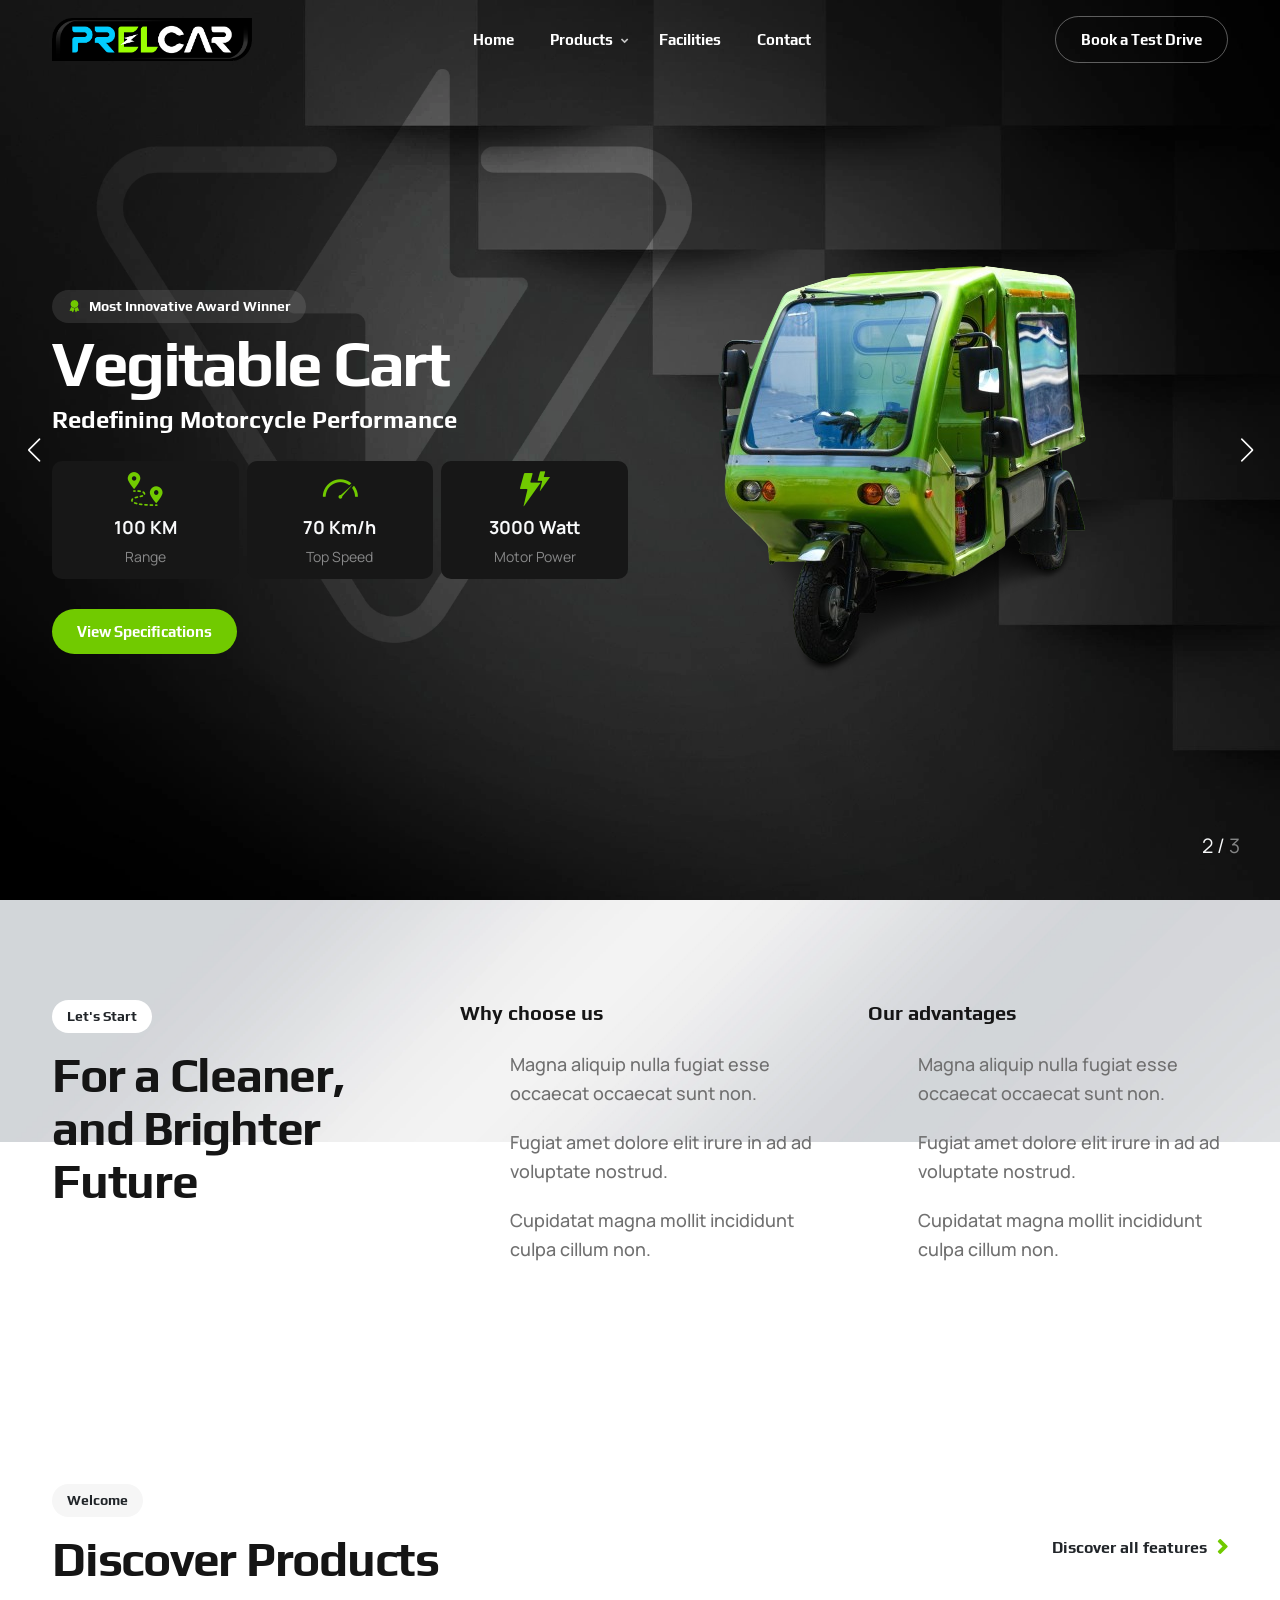
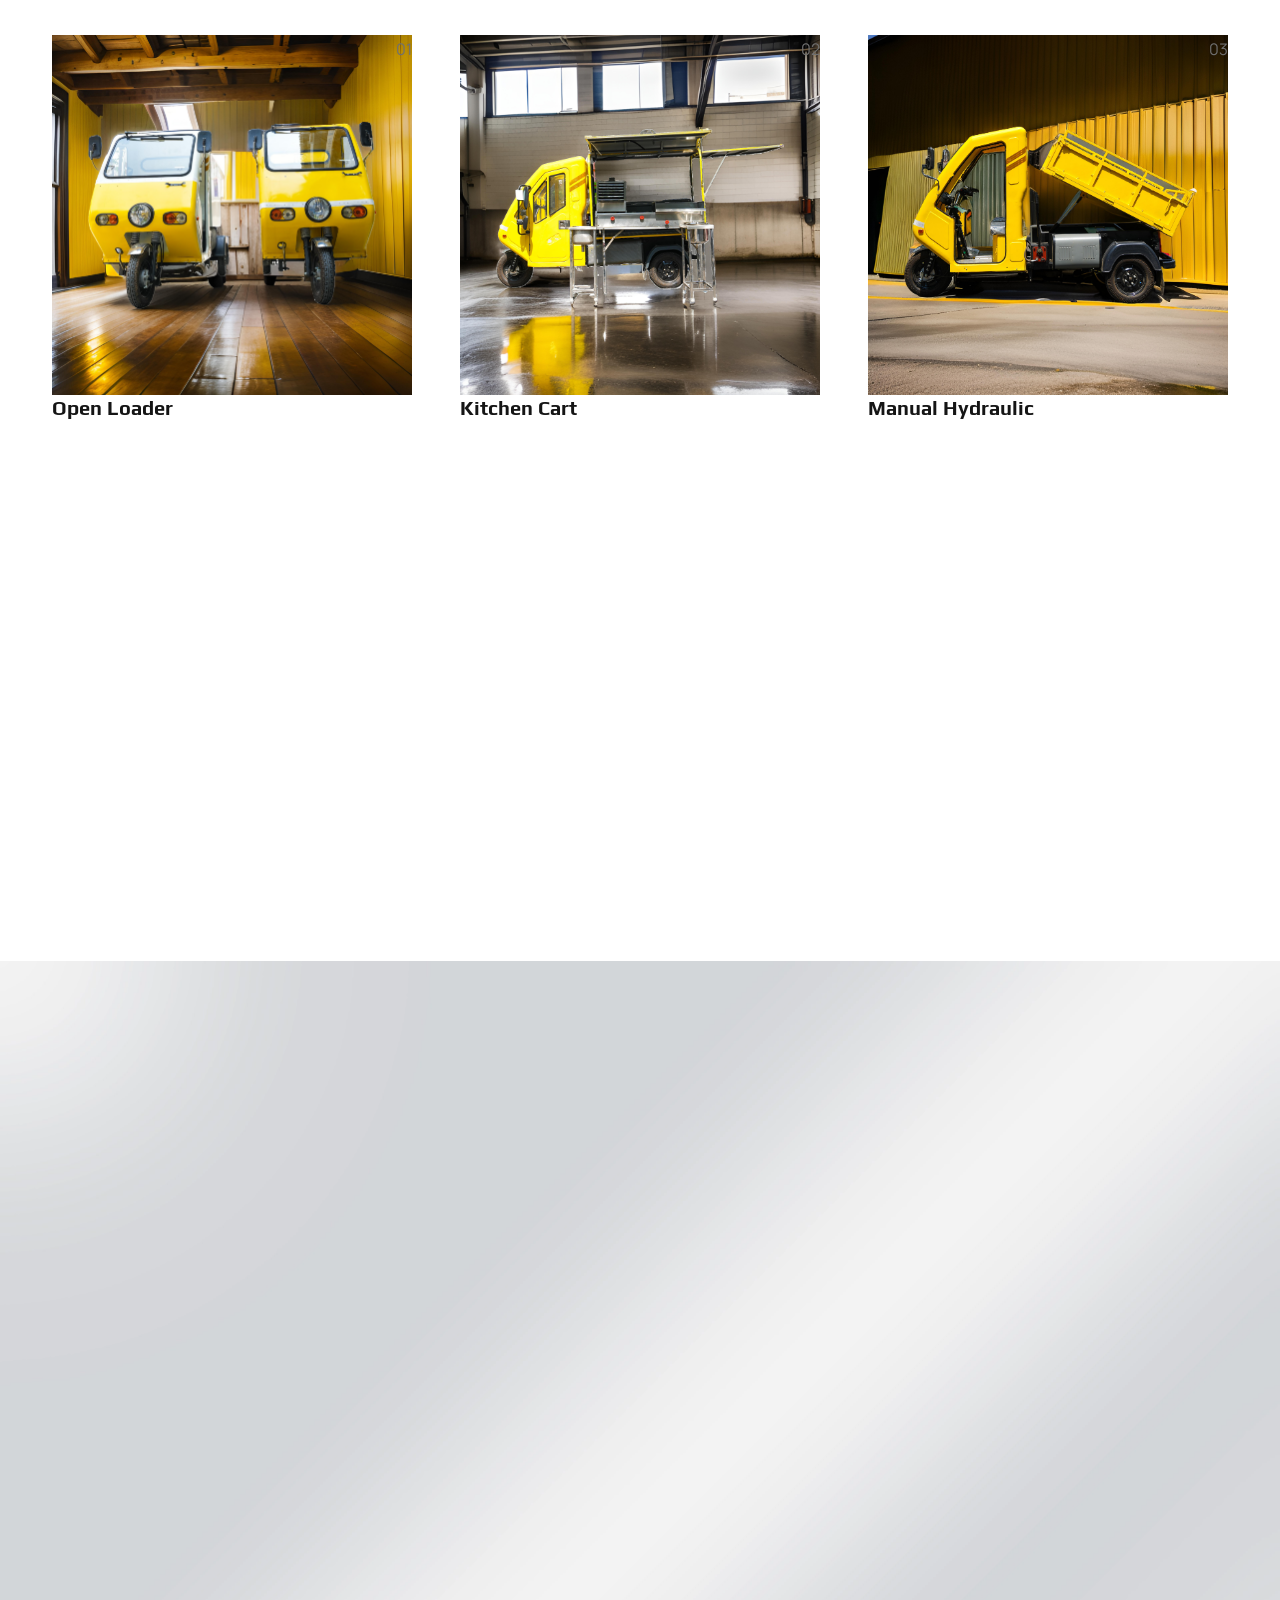
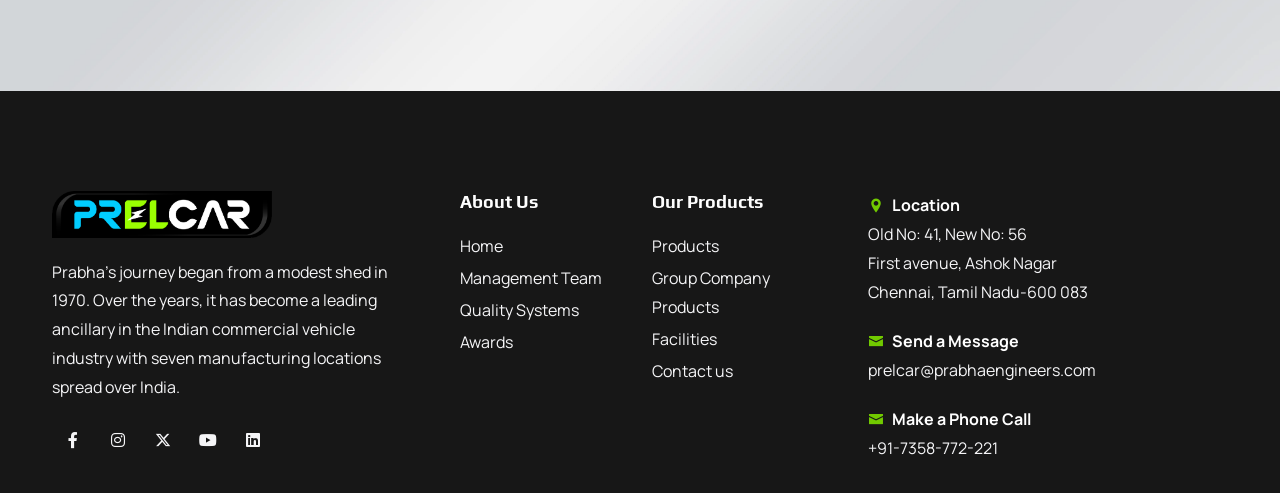
==== commit bb5510ba: "fi" ====
--- a/index.html
+++ b/index.html
@@ -279,18 +279,18 @@
                       <div class="swiper-wrapper">
                         <!-- Slides -->
                         <div class="swiper-slide">
-                            <div class="swiper-inner" data-bgimage="url(images/background/gradient-3.webp)">
+                            <div class="swiper-inner" data-bgimage="url(images/slider/1.webp)">
                                 <div class="sw-caption">
                                     <div class="container">
                                         <div class="row g-4 align-items-center">
 
                                             <div class="spacer-double"></div>
 
-                                            <!-- <div class="col-lg-6">     
+                                            <div class="col-lg-6">     
                                                 <div class="spacer-single"></div>
                                                 <div class="sw-text-wrapper">
                                                     <div class="subtitle s2 mb-2"><i class="icofont-badge id-color me-2"></i>Most Innovative Award Winner</div>
-                                                    <h1 class="slider-title mb-2">Autoev R100</h1>
+                                                    <h1 class="slider-title mb-2">Open Loder</h1>
                                                     <h3 class="slider-teaser mb-3">Ride the Future: Silent, Smooth, Electric</h3>
                                                     <div class="slider-extra">
                                                         <div class="row mt-3 g-2 text-center">
@@ -320,12 +320,11 @@
                                                     <div class="spacer-30"></div>
                                                     <a class="btn-main mb10 mb-3" href="vehicle-single-1.html">View Specifications</a>
                                                 </div>
-                                            </div> -->
-
-                                            <div class="col-lg-12">
+                                            </div>
+
+                                            <div class="col-lg-6">
                                                 <div class="slider-extra">
-                                                    <img src="images/background/BannerPrelcar3.jpg" class="img-fluid" alt="">
-
+                                                    <img src="images/SL3.png" class="img-fluid" width="100%">
                                                 </div>
                                             </div>
 
@@ -340,19 +339,18 @@
 
                         <!-- Slides -->
                         <div class="swiper-slide">
-                            <div class="swiper-inner" data-bgimage="url(images/background/gradient-3.webp)">
-
+                            <div class="swiper-inner" data-bgimage="url(images/slider/1.webp)">
                                 <div class="sw-caption">
                                     <div class="container">
                                         <div class="row g-4 align-items-center">
 
                                             <div class="spacer-double"></div>
 
-                                            <!-- <div class="col-lg-6">     
+                                            <div class="col-lg-6">     
                                                 <div class="spacer-single"></div>
                                                 <div class="sw-text-wrapper">
                                                     <div class="subtitle s2 mb-2"><i class="icofont-badge id-color me-2"></i>Most Innovative Award Winner</div>
-                                                    <h1 class="slider-title mb-2">Autoev R200</h1>
+                                                    <h1 class="slider-title mb-2">Vegitable Cart</h1>
                                                     <h3 class="slider-teaser mb-3">Redefining Motorcycle Performance</h3>
                                                     <div class="slider-extra">
                                                         <div class="row mt-3 g-2 text-center">
@@ -382,11 +380,11 @@
                                                     <div class="spacer-30"></div>
                                                     <a class="btn-main mb10 mb-3" href="vehicle-single-1.html">View Specifications</a>
                                                 </div>
-                                            </div> -->
-
-                                            <div class="col-lg-12">
+                                            </div>
+
+                                            <div class="col-lg-6">
                                                 <div class="slider-extra">
-                                                    <img src="images/background/BannerPrelcar2.jpg" class="img-fluid" alt="">
+                                                    <img src="images/SL1.png" class="img-fluid" alt="">
                                                 </div>
                                             </div>
 
@@ -401,19 +399,18 @@
 
                         <!-- Slides -->
                         <div class="swiper-slide">
-                            <div class="swiper-inner" data-bgimage="url(images/background/gradient-3.webp)">
-
+                            <div class="swiper-inner" data-bgimage="url(images/slider/1.webp)">
                                 <div class="sw-caption">
                                     <div class="container">
                                         <div class="row g-4 align-items-center">
 
                                             <div class="spacer-double"></div>
 
-                                            <!-- <div class="col-lg-6">     
+                                            <div class="col-lg-6">     
                                                 <div class="spacer-single"></div>
                                                 <div class="sw-text-wrapper">
                                                     <div class="subtitle s2 mb-2"><i class="icofont-badge id-color me-2"></i>Most Innovative Award Winner</div>
-                                                    <h1 class="slider-title mb-2">Autoev R300</h1>
+                                                    <h1 class="slider-title mb-2">Closed Loder</h1>
                                                     <h3 class="slider-teaser mb-3">Where Sustainability Meets Adventure</h3>
                                                     <div class="slider-extra">
                                                         <div class="row mt-3 g-2 text-center">
@@ -443,11 +440,11 @@
                                                     <div class="spacer-30"></div>
                                                     <a class="btn-main mb10 mb-3" href="vehicle-single-1.html">View Specifications</a>
                                                 </div>
-                                            </div> -->
-
-                                            <div class="col-lg-12">
+                                            </div>
+
+                                            <div class="col-lg-6">
                                                 <div class="slider-extra">
-                                                    <img src="images/background/BannerPrelcar1.jpg" class="img-fluid" alt="">
+                                                    <img src="images/SL2.png" class="img-fluid" width="100%">
                                                 </div>
                                             </div>
 
@@ -473,111 +470,6 @@
                     </div>
                 </div>
             </section>
-
-            <!-- <section>
-                <div class="container">
-                    <div class="row g-4 align-items-center">
-                        <div class="col-lg-8">
-                            <div class="subtitle bg-grey text-dark wow fadeInUp mb-3">Spark Change</div>
-                            <h2 class="wow fadeInUp">Advanced Features</h2>
-                        </div>
-                        <div class="col-lg-4 text-lg-end">
-                            <a class="btn-text text-dark wow fadeInLeft" href="#">Discover all features</a>
-                        </div>
-                        <div class="col-lg-4">
-                            <div class="mb-4 relative wow fadeInRight" data-wow-delay=".3s">
-                                <div class="absolute top-0 end-0">01</div>
-                                <i class="bg-color text-light fs-48 p-2 absolute id-color icofont-thunder-light rounded-10px"></i>
-                                <div class="pl-90">
-                                    <h4>Electric Drive</h4>
-                                    <p class="mb-0">Sunt dolor aliquip consectetur laborum incididunt tempor irure veniam amet et nostrud.</p>
-                                </div>
-                            </div>
-
-                            <div class="mb-4 relative wow fadeInRight" data-wow-delay=".5s">
-                                <div class="absolute top-0 end-0">02</div>
-                                <i class="bg-dark text-light fs-48 p-2 absolute id-color icofont-volume-mute rounded-10px"></i>
-                                <div class="pl-90">
-                                    <h4>Silent Power</h4>
-                                    <p class="mb-0">Sunt dolor aliquip consectetur laborum incididunt tempor irure veniam amet et nostrud.</p>
-                                </div>
-                            </div>
-                        </div>
-                        <div class="col-lg-4">
-                            <img src="images/misc/6.webp" class="img-fluid wow scaleIn" alt="">
-                        </div>
-                        <div class="col-lg-4">
-                            <div class="mb-4 relative wow fadeInLeft" data-wow-delay=".3s">
-                                <div class="absolute top-0 start-0">03</div>
-                                <i class="bg-color text-light fs-48 p-2 absolute end-0 id-color icofont-leaf rounded-10px"></i>
-                                <div class="pr-90">
-                                    <h4 class="text-end">Zero Emissions</h4>
-                                    <p class="text-end mb-0">Sunt dolor aliquip consectetur laborum incididunt tempor irure veniam amet et nostrud.</p>
-                                </div>
-                            </div>
-
-                            <div class="mb-4 relative wow fadeInLeft" data-wow-delay=".3s">
-                                <div class="absolute top-0 start-0">04</div>
-                                <i class="bg-dark text-light fs-48 p-2 absolute end-0 id-color icofont-road rounded-10px"></i>
-                                <div class="pr-90">
-                                    <h4 class="text-end">Longer Range</h4>
-                                    <p class="text-end mb-0">Sunt dolor aliquip consectetur laborum incididunt tempor irure veniam amet et nostrud.</p>
-                                </div>
-                            </div>
-                        </div>
-                    </div>
-                </div>
-            </section> -->
-
-            <!-- <section class="jarallax text-light pt30 pb30">
-                <img src="images/background/gradient-3.webp" class="jarallax-img" alt="">
-                <div class="wow fadeInRight d-flex">
-                  <div class="de-marquee-list wow">
-                    <div class="d-item">
-                      <span class="d-item-txt">Zero Emissions</span>
-                      <span class="d-item-display">
-                        <i class="d-item-block"></i>
-                      </span>
-                      <span class="d-item-txt">Lower Costs</span>
-                      <span class="d-item-display">
-                        <i class="d-item-block"></i>
-                      </span>
-                      <span class="d-item-txt">Instant Torque</span>
-                      <span class="d-item-display">
-                        <i class="d-item-block"></i>
-                      </span>
-                      <span class="d-item-txt">Regenerative Braking</span>
-                      <span class="d-item-display">
-                        <i class="d-item-block"></i>
-                      </span>
-                      <span class="d-item-txt">Quiet Operation</span>
-                      <span class="d-item-display">
-                        <i class="d-item-block"></i>
-                      </span>
-                      <span class="d-item-txt">Advanced Technology</span>
-                      <span class="d-item-display">
-                        <i class="d-item-block"></i>
-                      </span>
-                      <span class="d-item-txt">Longer Range</span>
-                      <span class="d-item-display">
-                        <i class="d-item-block"></i>
-                      </span>
-                      <span class="d-item-txt">Charging Flexibility</span>
-                      <span class="d-item-display">
-                        <i class="d-item-block"></i>
-                      </span>
-                      <span class="d-item-txt">Environmental Benefits</span>
-                      <span class="d-item-display">
-                        <i class="d-item-block"></i>
-                      </span>
-                      <span class="d-item-txt">Variety of Models</span>
-                      <span class="d-item-display">
-                        <i class="d-item-block"></i>
-                      </span>
-                     </div>
-                  </div>
-                </div>
-            </section> -->
 
             <section class="jarallax">
                 <img src="images/background/gradient-2.webp" class="jarallax-img" alt="">
--- a/css/style.css
+++ b/css/style.css
@@ -111,6 +111,11 @@
 
 .g-custom-x {
   --bs-gutter-x: 30px;
+}
+
+:root {
+  --primary-color: #71ca00;
+  --primary-color-rgb: 113, 202, 0;
 }
 
 /* ================================================== */
@@ -17674,24 +17679,28 @@
   border-radius:10px;
   -moz-border-radius:10px;
   -webkit-border-radius:10px;
-}
-
-.carousel-control-next-icon:after,
-.carousel-control-prev-icon:after {
+  color: var(--primary-color);
+  
+}
+
+
+
+/* .carousel-control-next-icon::after,
+.carousel-control-prev-icon::after {
   font-family: FontAwesome;
   content: "\f104";
   font-size: 32px;
   color: var(--primary-color);
-}
-
-.carousel-control-next-icon:after {
+} */
+
+/* .carousel-control-next-icon:after {
   content: "\f105";
-}
-
-.carousel-control-next-icon:hover,
+} */
+
+/* .carousel-control-next-icon:hover,
 .carousel-control-prev-icon:hover {
   background: #ffffff;
-}
+} */
 
 .carousel-indicators [data-mdb-target] {
   background-color: var(--primary-color);
@@ -20425,7 +20434,8 @@
   }
 
   h2{
-    font-size: 40px;
+    font-size: 48px;
+    color: var(--primary-color);
   }
 
   .arrow-divider > [class*=col-]:nth-child(n+2):after{
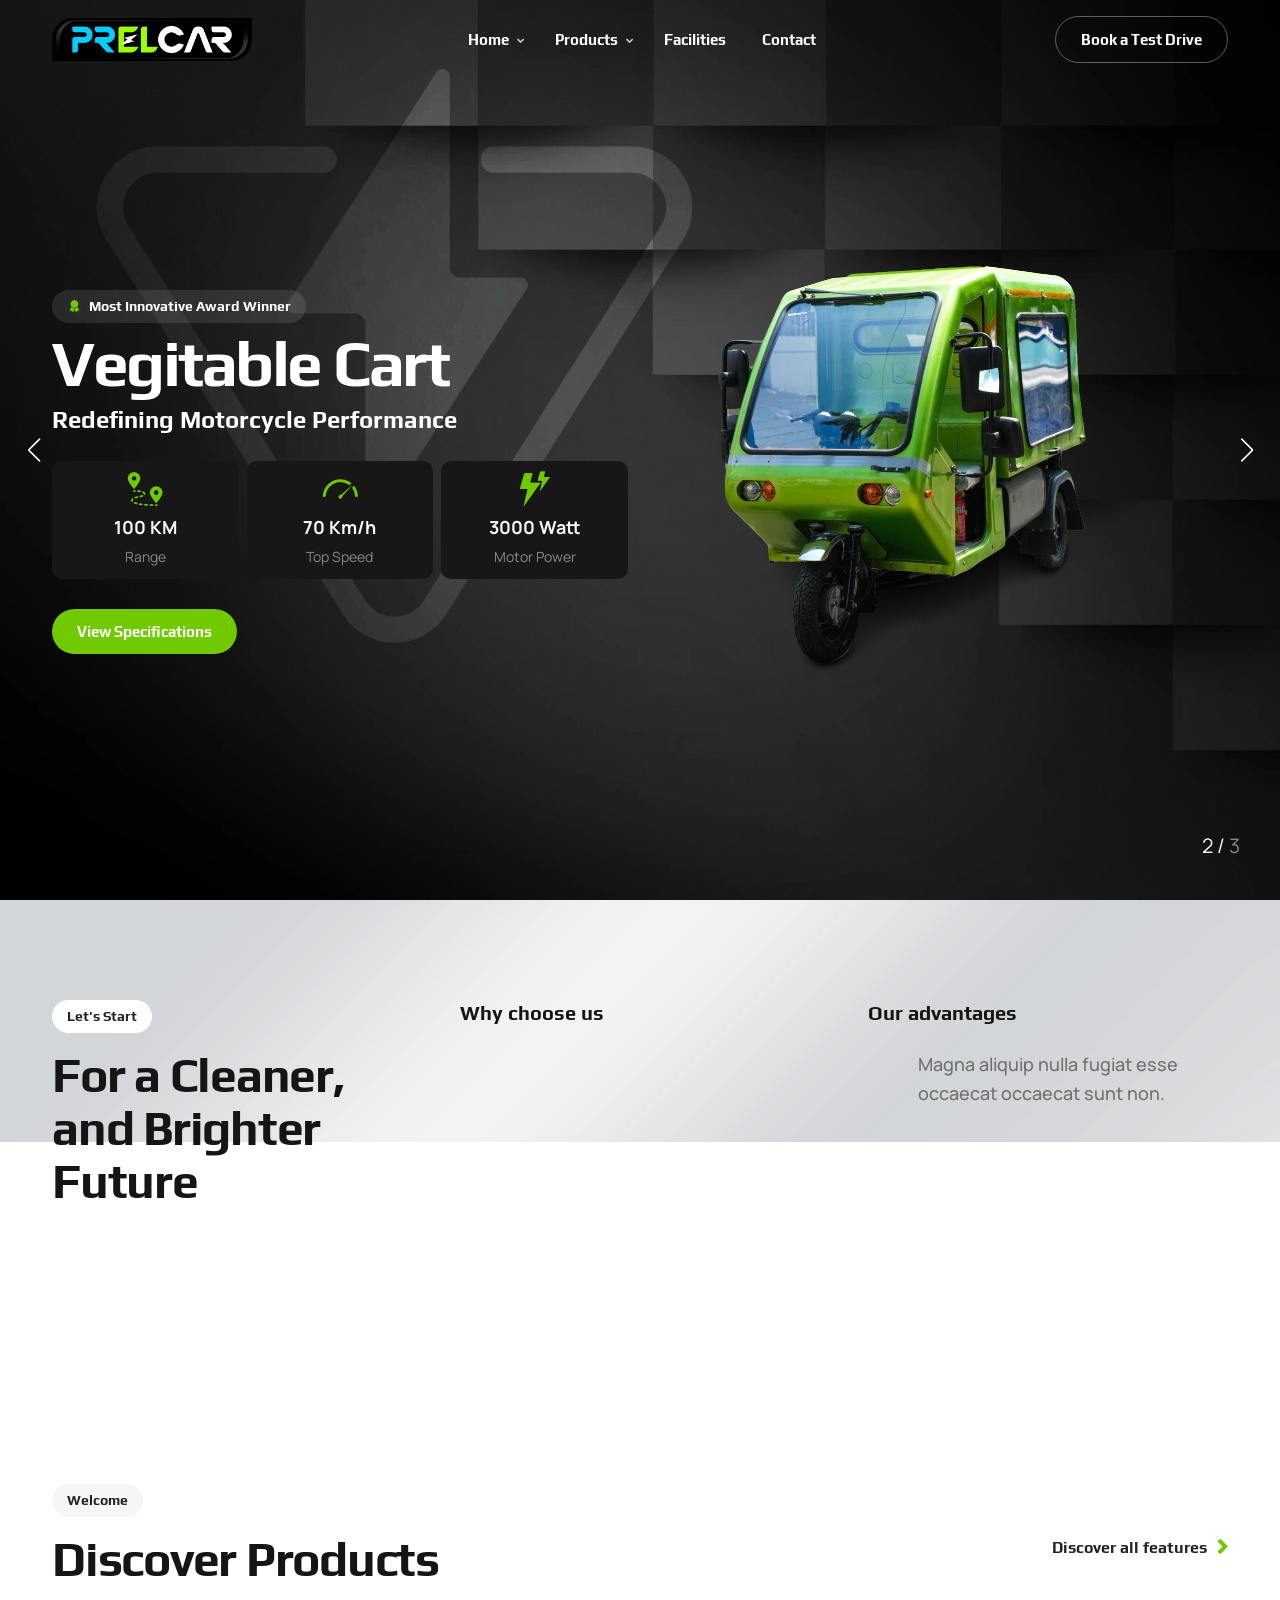
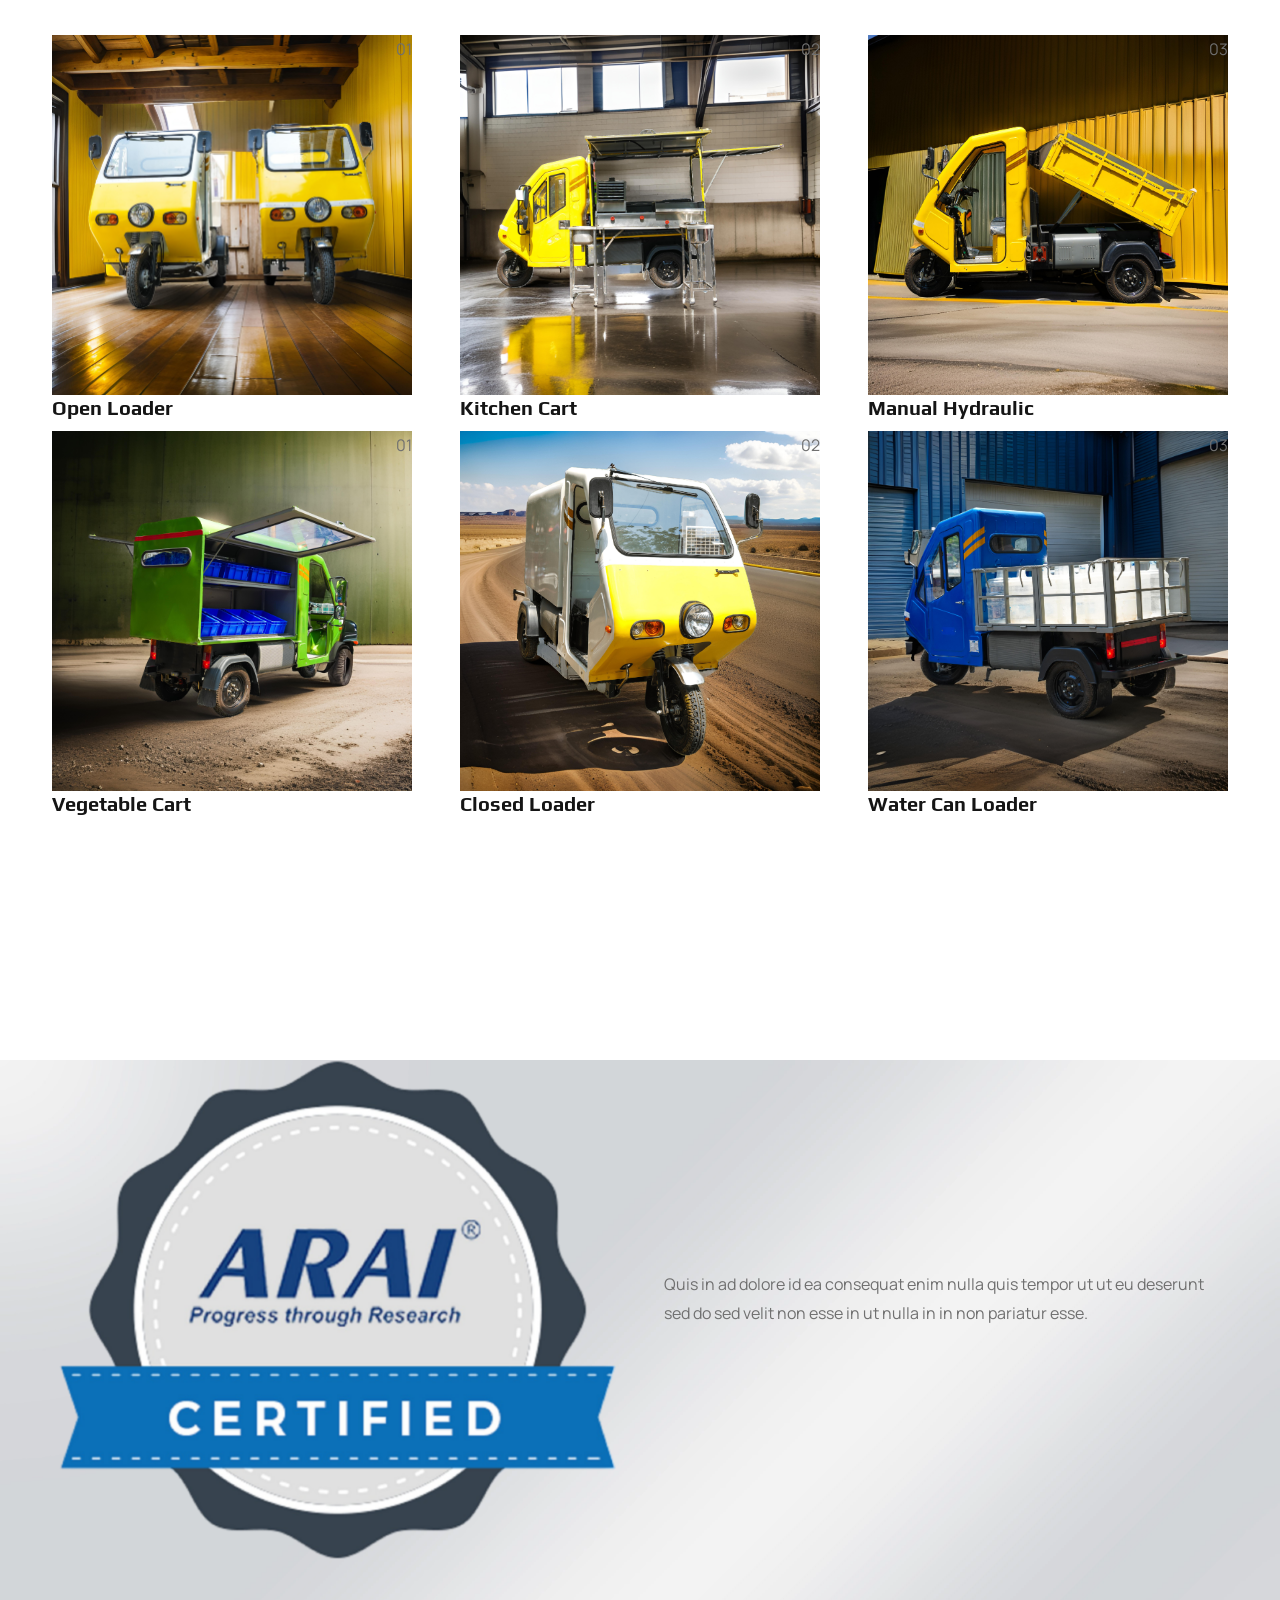
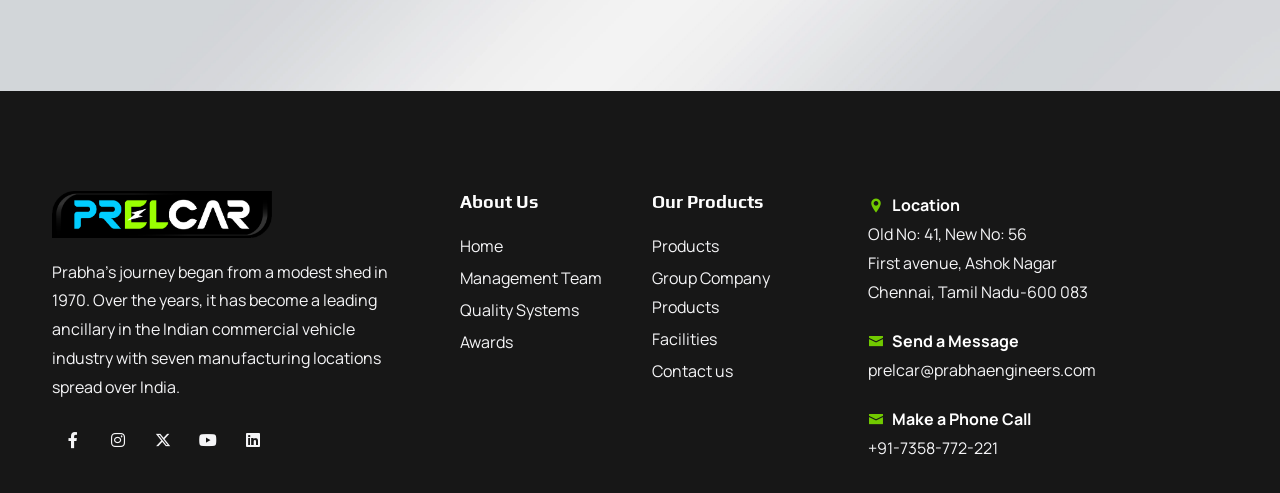
==== commit a7c9deb2: "git commit" ====
--- a/index.html
+++ b/index.html
@@ -54,12 +54,12 @@
                             <div class="de-flex-col header-col-mid">
                                 <ul id="mainmenu">
                                     <li><a class="menu-item" href="index.html">Home</a>
-                                        <!-- <ul class="mega"> -->
-                                            <!-- <li> -->
-                                                <!-- <div class="container">
+                                        <ul class="mega"> 
+                                             <li> 
+                                                <div class="container">
                                                     <div class="sb-menu p-4">
-                                                        <div class="row g-4"> -->
-                                                            <!-- <div class="col-lg-2 text-center">
+                                                        <div class="row g-4"> 
+                                                             <div class="col-lg-2 text-center">
                                                                 <div class="bg-grey rounded-10px relative hover text-center">
                                                                     <a href="index-2.html">
                                                                         <img src="images/demo/homepage-1.jpg" class="w-100 relative z-1000 hover-scale-1-1 rounded-5px" alt="">
@@ -68,9 +68,9 @@
                                                                     <div class="absolute w-100 h-100 start-0 top-0 rounded-10px hover-bg-color"></div>
                                                                 </div>                            
                                                                 <h5 class="mt-3 mb-1">Homepage 1</h5>                          
-                                                            </div> -->
-
-                                                            <!-- <div class="col-lg-2 text-center">
+                                                            </div> 
+
+                                                             <div class="col-lg-2 text-center">
                                                                 <div class="bg-grey rounded-10px relative hover text-center">
                                                                     <a href="homepage-2.html">
                                                                         <img src="images/demo/homepage-2.jpg" class="w-100 relative z-1000 hover-scale-1-1 rounded-5px" alt="">
@@ -123,12 +123,12 @@
                                                                     <div class="absolute w-100 h-100 start-0 top-0 rounded-10px hover-bg-color"></div>
                                                                 </div>                            
                                                                 <h5 class="mt-3 mb-1">Coming Soon</h5>                          
-                                                            </div> -->
-                                                        <!-- </div>
+                                                            </div> 
+                                                         </div>
                                                     </div>
                                                 </div>                                                
-                                            </li> -->
-                                        <!-- </ul> -->
+                                            </li> 
+                                         </ul>
                                     </li>
                                     <li><a class="menu-item" href="vehicles.html">Products</a>
                                         <ul class="mega">
@@ -195,8 +195,8 @@
                                             </li>
                                         </ul>
                                     </li>
-                                    <li><a class="menu-item" href="dealers.html">Facilities</a></li>
-                                    <!-- <li><a class="menu-item" href="#">Pages</a>
+                                     <li><a class="menu-item" href="dealers.html">Facilities</a></li>
+                                   <!-- <li><a class="menu-item" href="#">Pages</a>
                                         <ul class="mega mega-3-cols">
                                             <div class="sb-menu p-4">
                                                 <div class="row g-4">
@@ -238,7 +238,7 @@
                                                 </div>
                                             </div>
                                         </ul>
-                                    </li> -->
+                                    </li>   -->
                                     <!-- <li>
                                         <a class="menu-item" href="news.html">News</a>
                                         <ul>
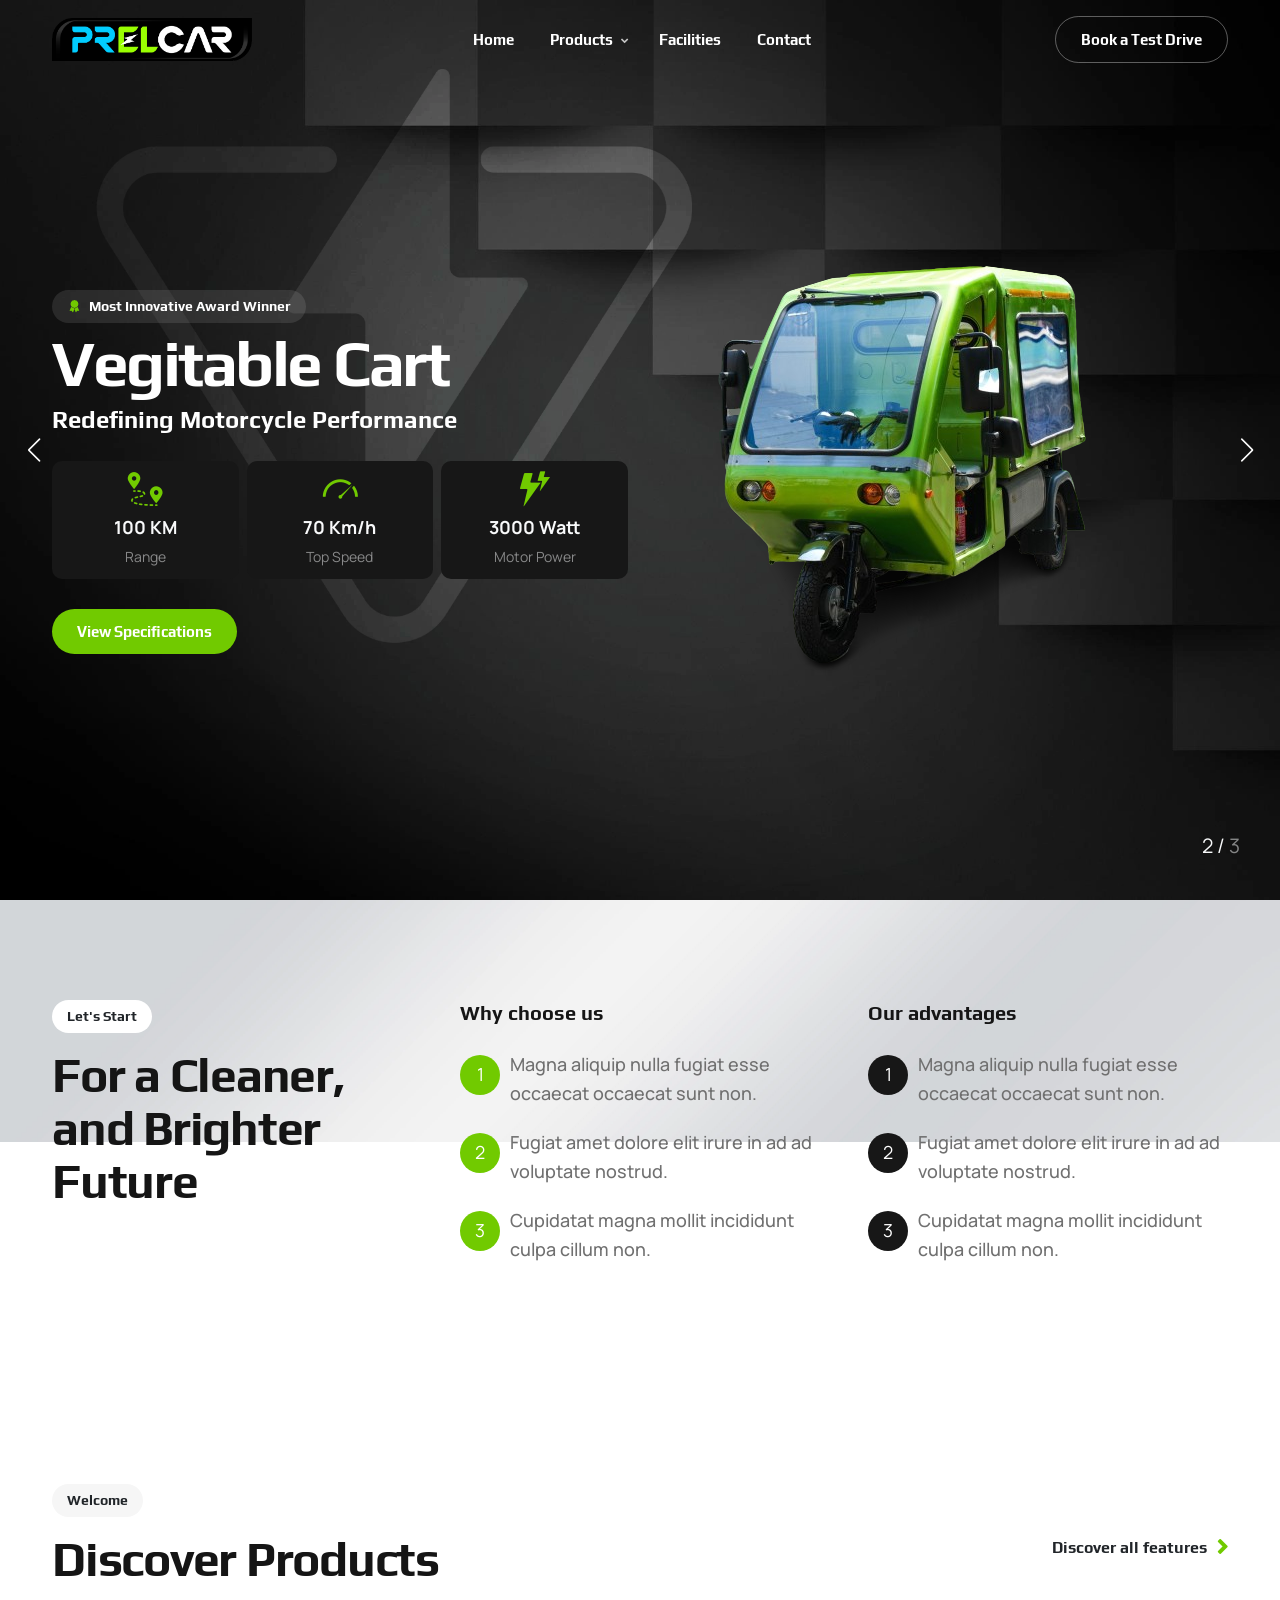
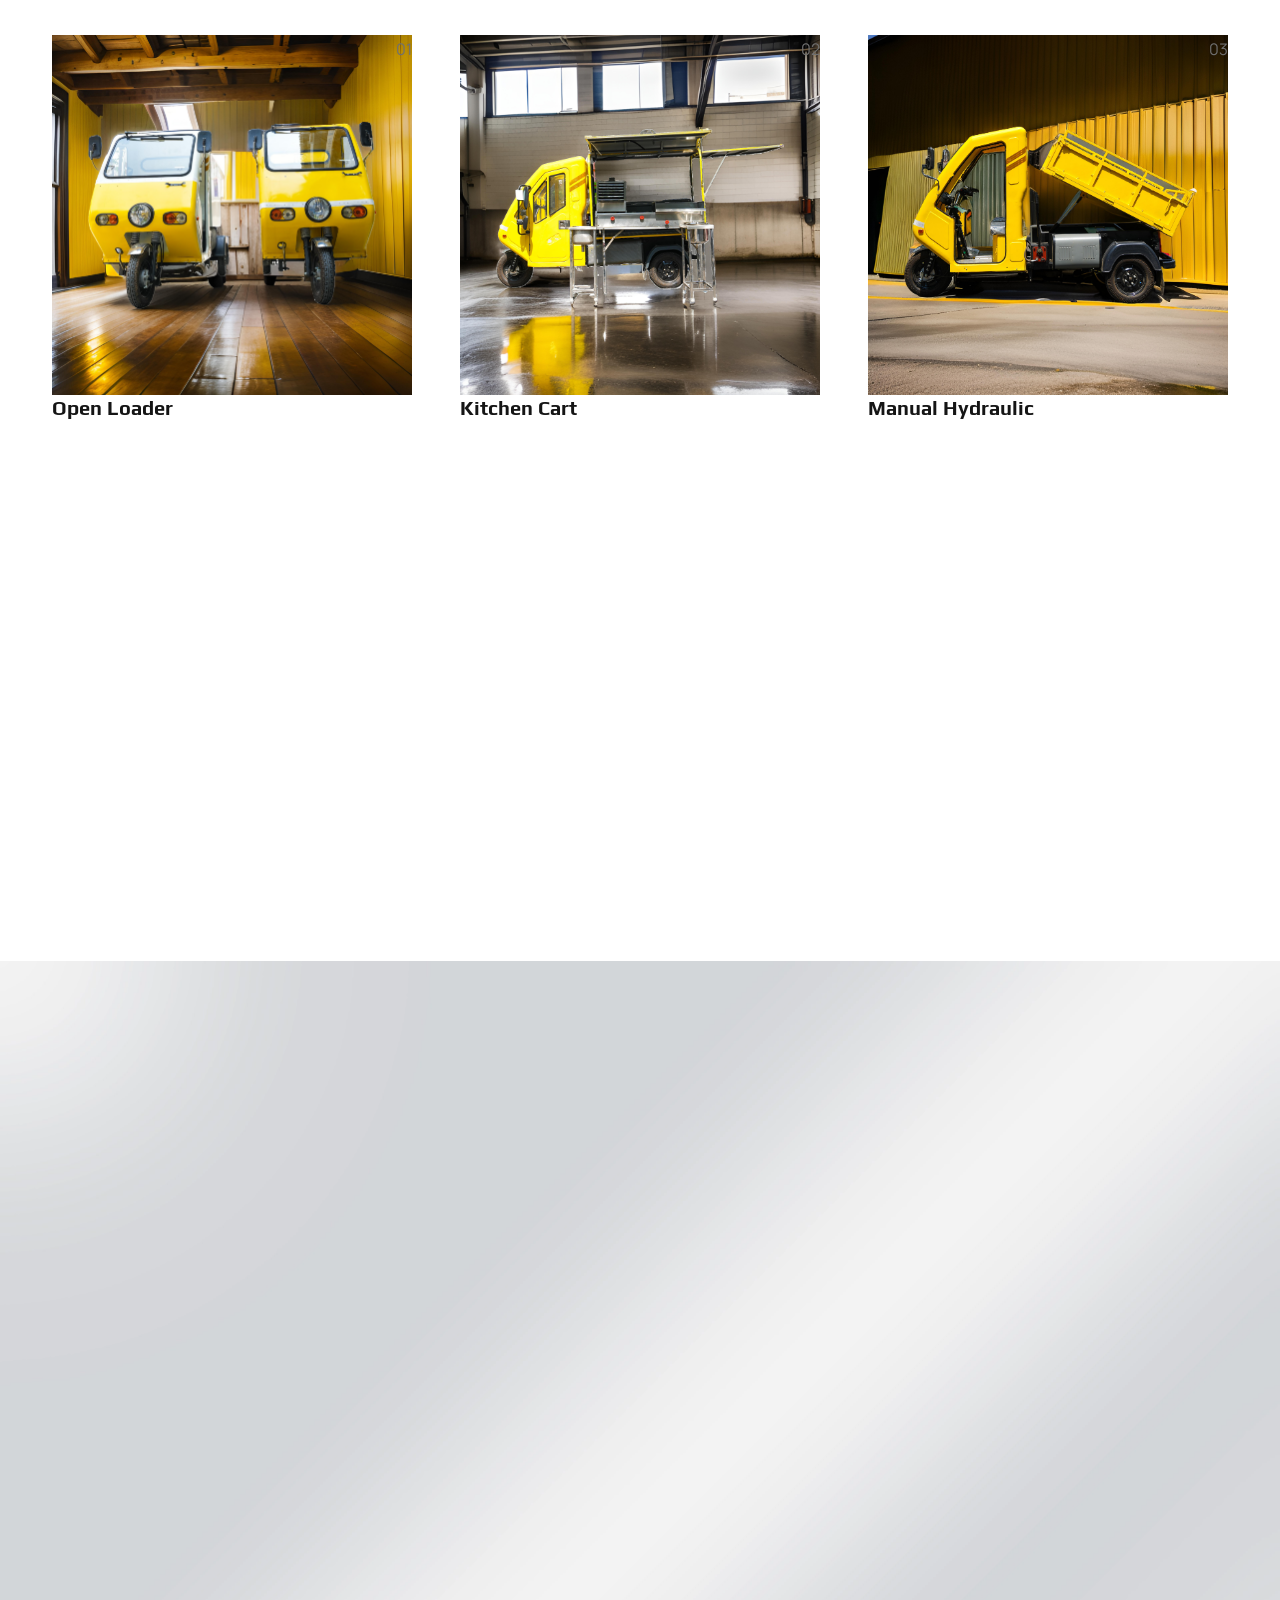
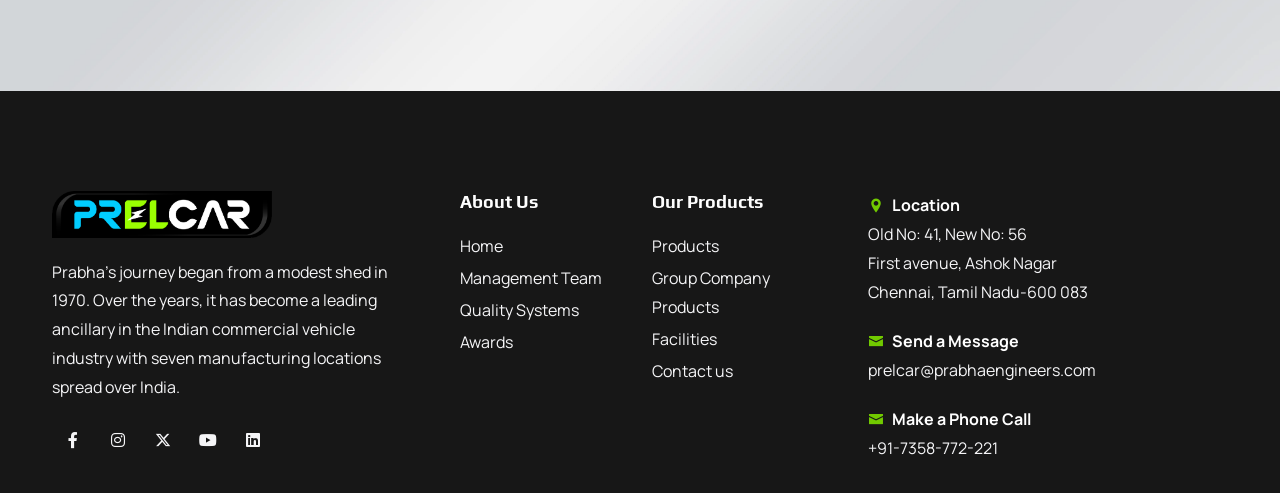
==== commit abc85393: "openloader commit 2" ====
--- a/index.html
+++ b/index.html
@@ -54,7 +54,7 @@
                             <div class="de-flex-col header-col-mid">
                                 <ul id="mainmenu">
                                     <li><a class="menu-item" href="index.html">Home</a>
-                                        <ul class="mega"> 
+                                        <!-- <ul class="mega"> 
                                              <li> 
                                                 <div class="container">
                                                     <div class="sb-menu p-4">
@@ -128,7 +128,7 @@
                                                     </div>
                                                 </div>                                                
                                             </li> 
-                                         </ul>
+                                         </ul> -->
                                     </li>
                                     <li><a class="menu-item" href="vehicles.html">Products</a>
                                         <ul class="mega">
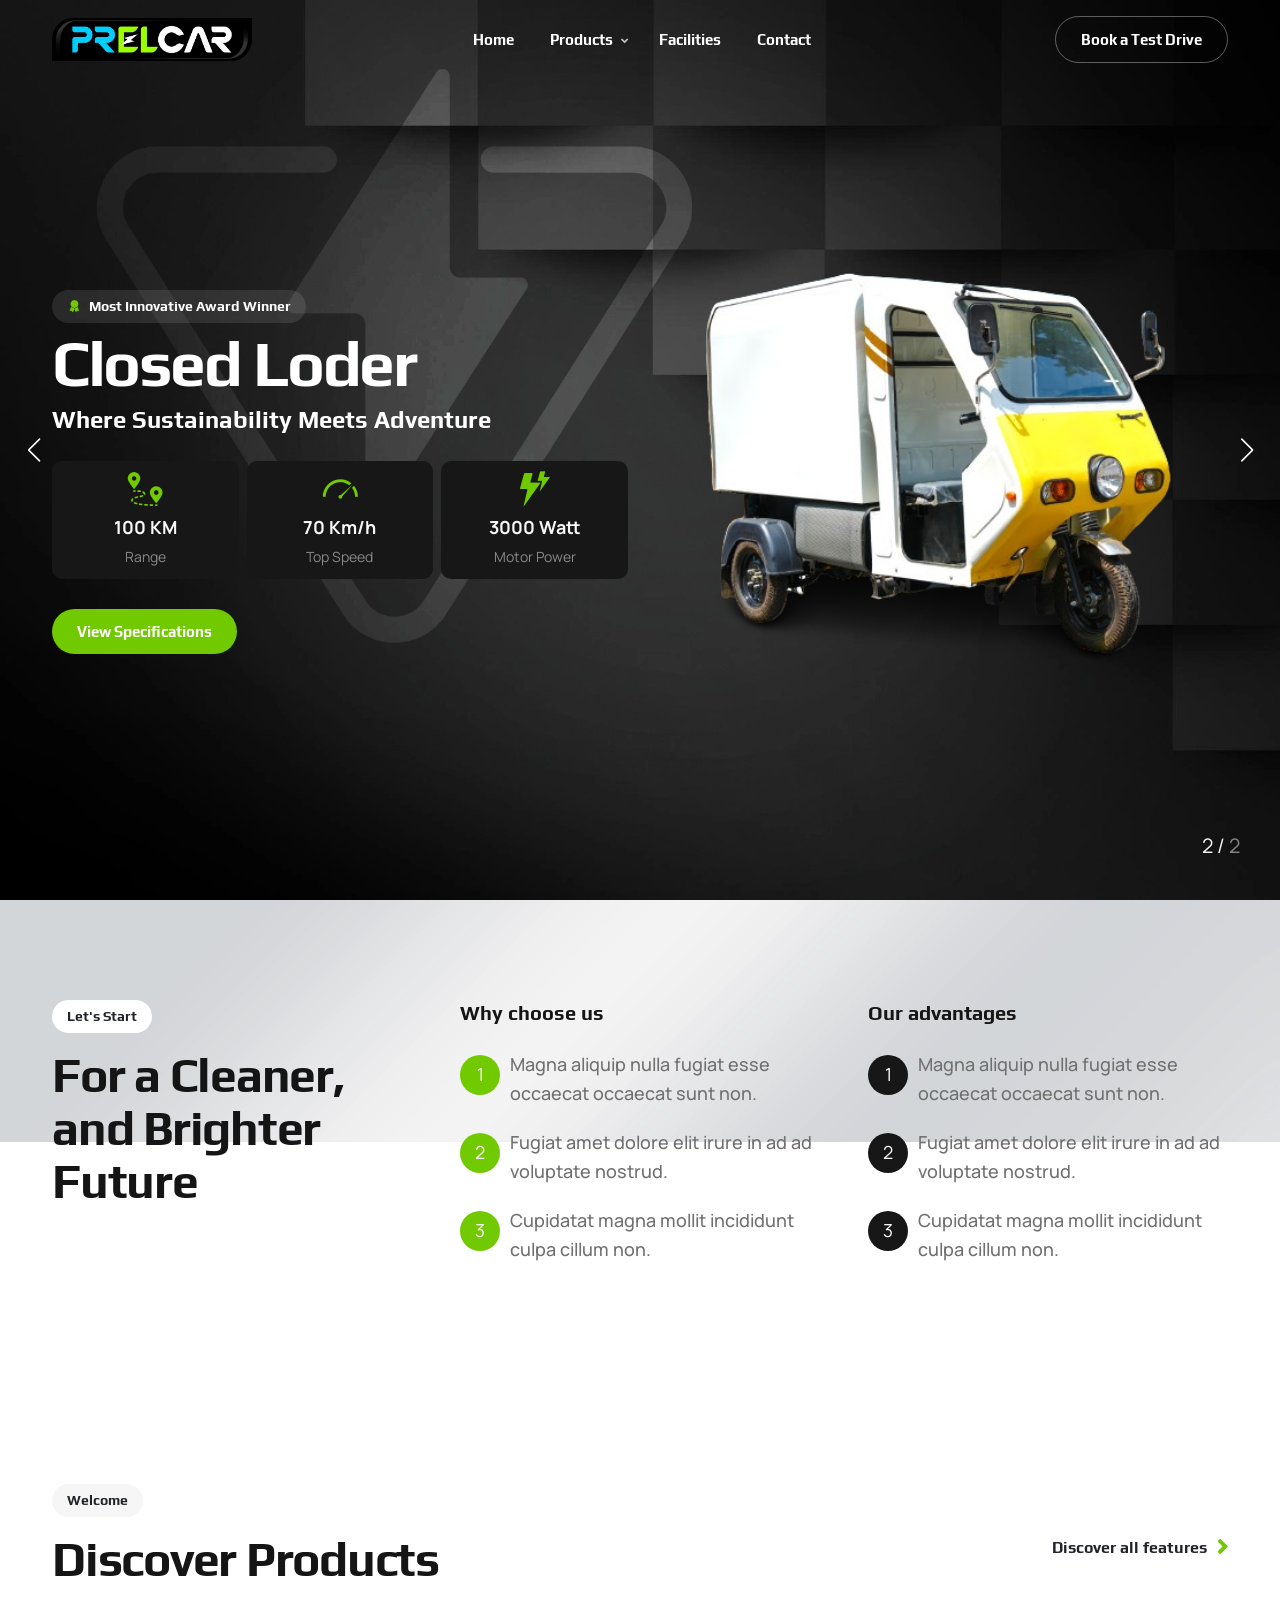
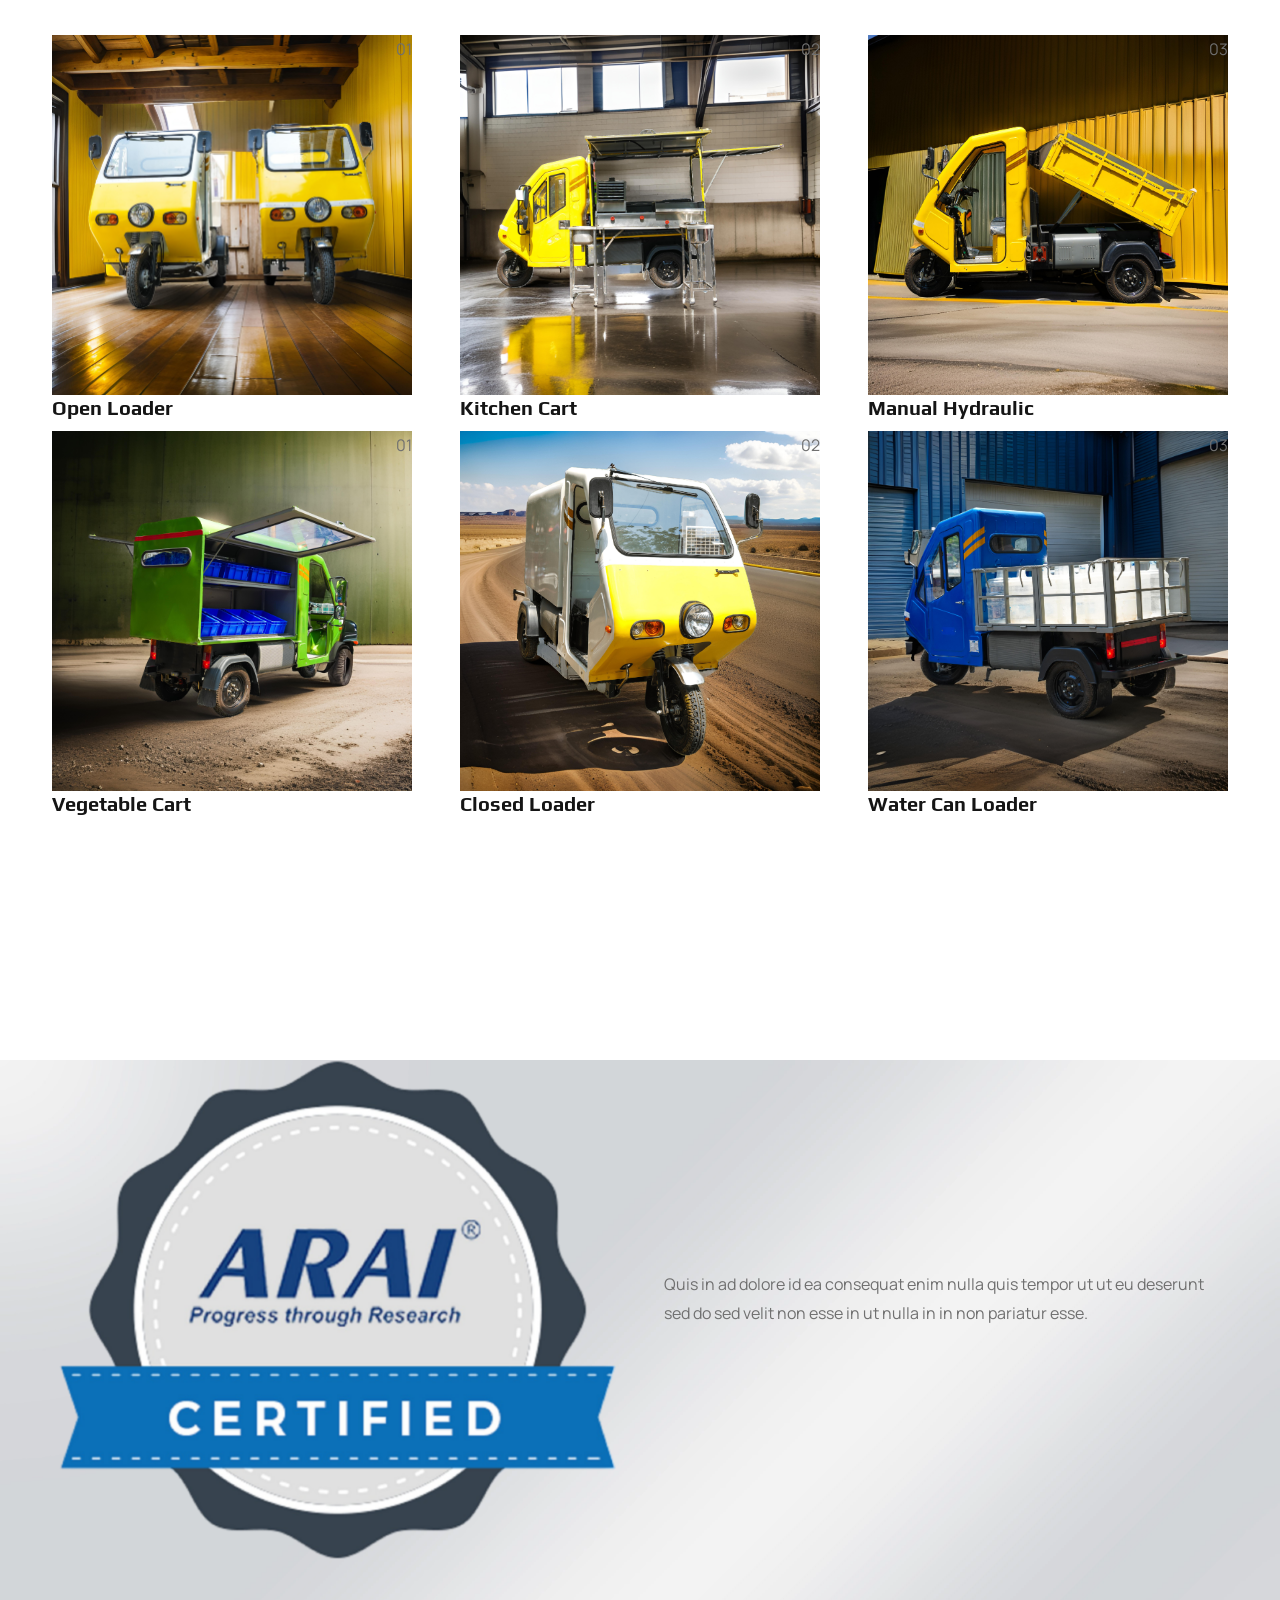
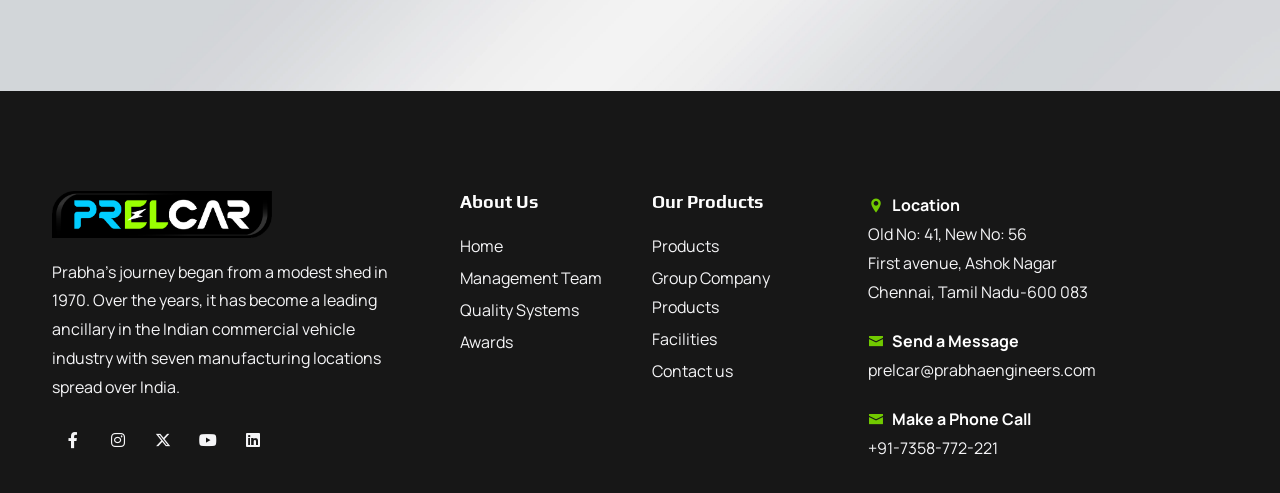
==== commit 6d47c7b6: "vehicle page changes" ====
--- a/index.html
+++ b/index.html
@@ -278,7 +278,7 @@
                       <!-- Additional required wrapper -->
                       <div class="swiper-wrapper">
                         <!-- Slides -->
-                        <div class="swiper-slide">
+                        <!-- <div class="swiper-slide">
                             <div class="swiper-inner" data-bgimage="url(images/slider/1.webp)">
                                 <div class="sw-caption">
                                     <div class="container">
@@ -334,7 +334,7 @@
                                     </div>
                                 </div>
                             </div>
-                        </div>
+                        </div> -->
                         <!-- Slides -->
 
                         <!-- Slides -->
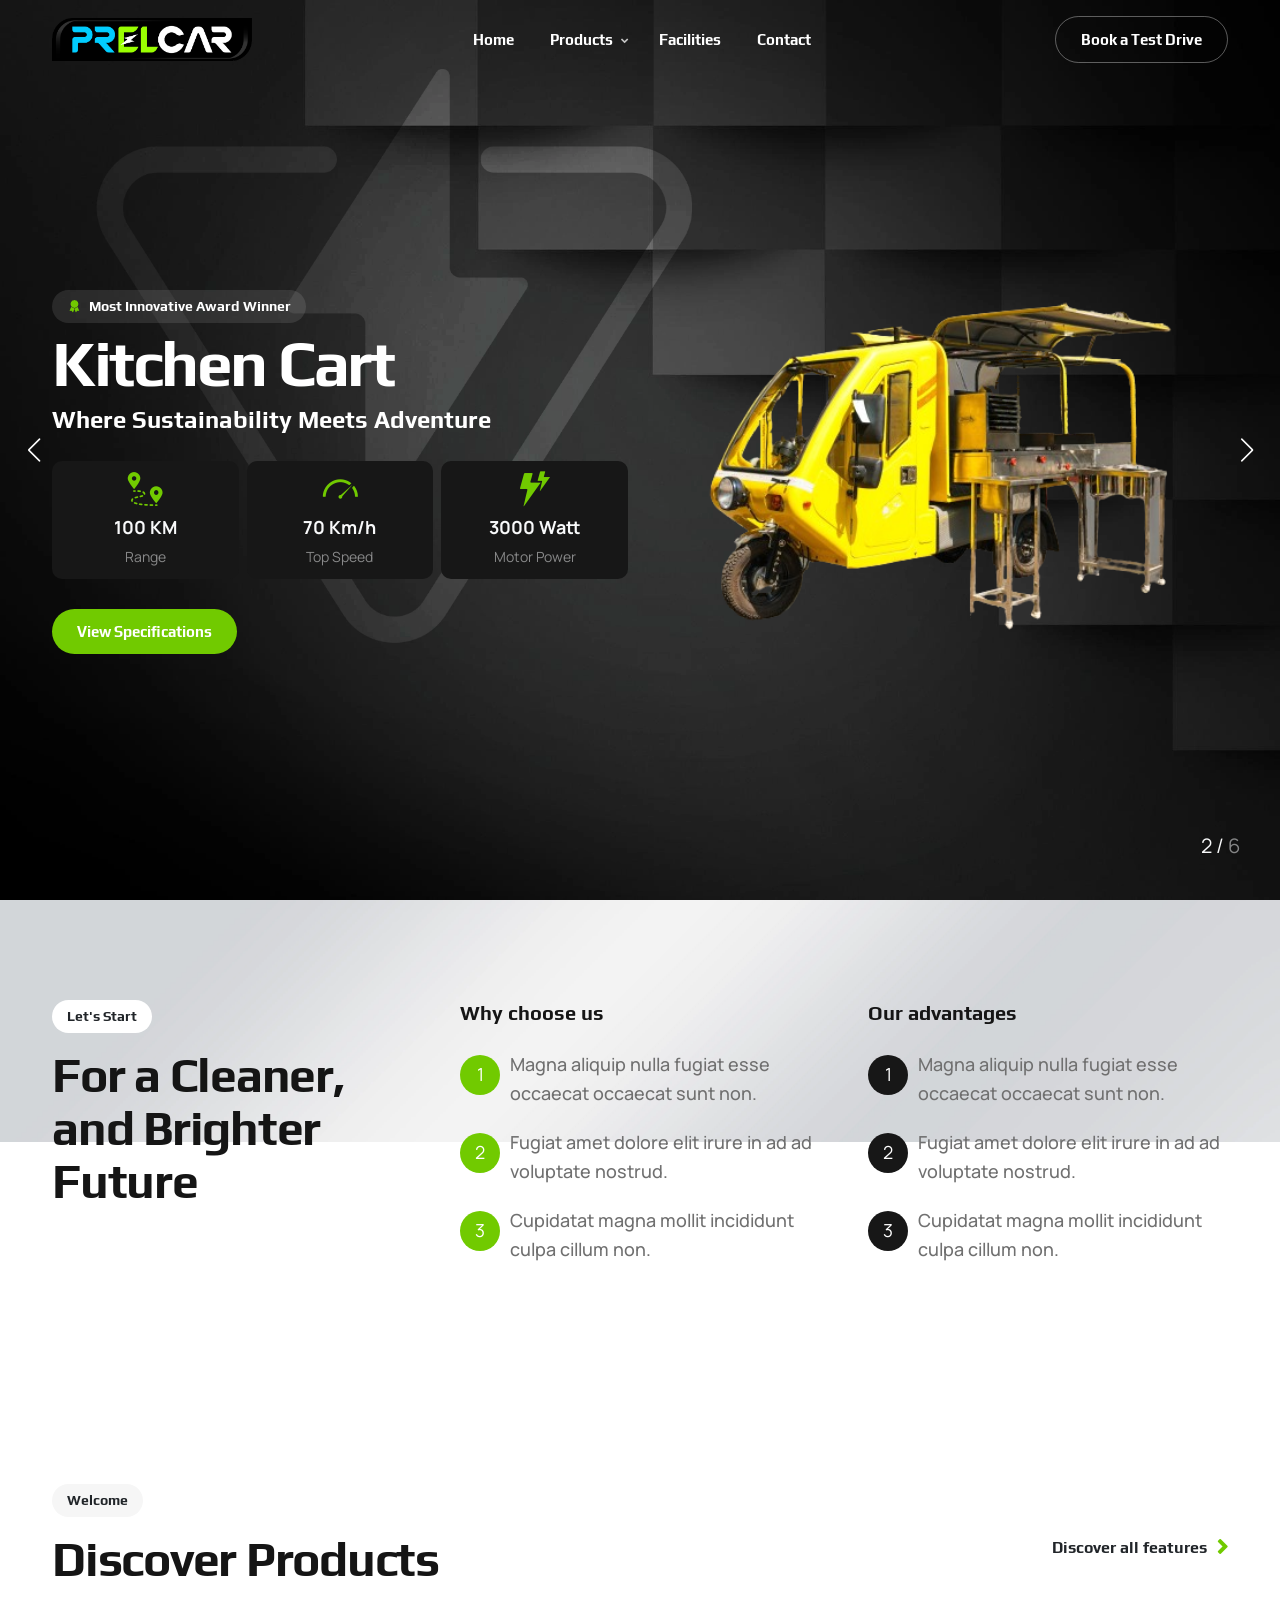
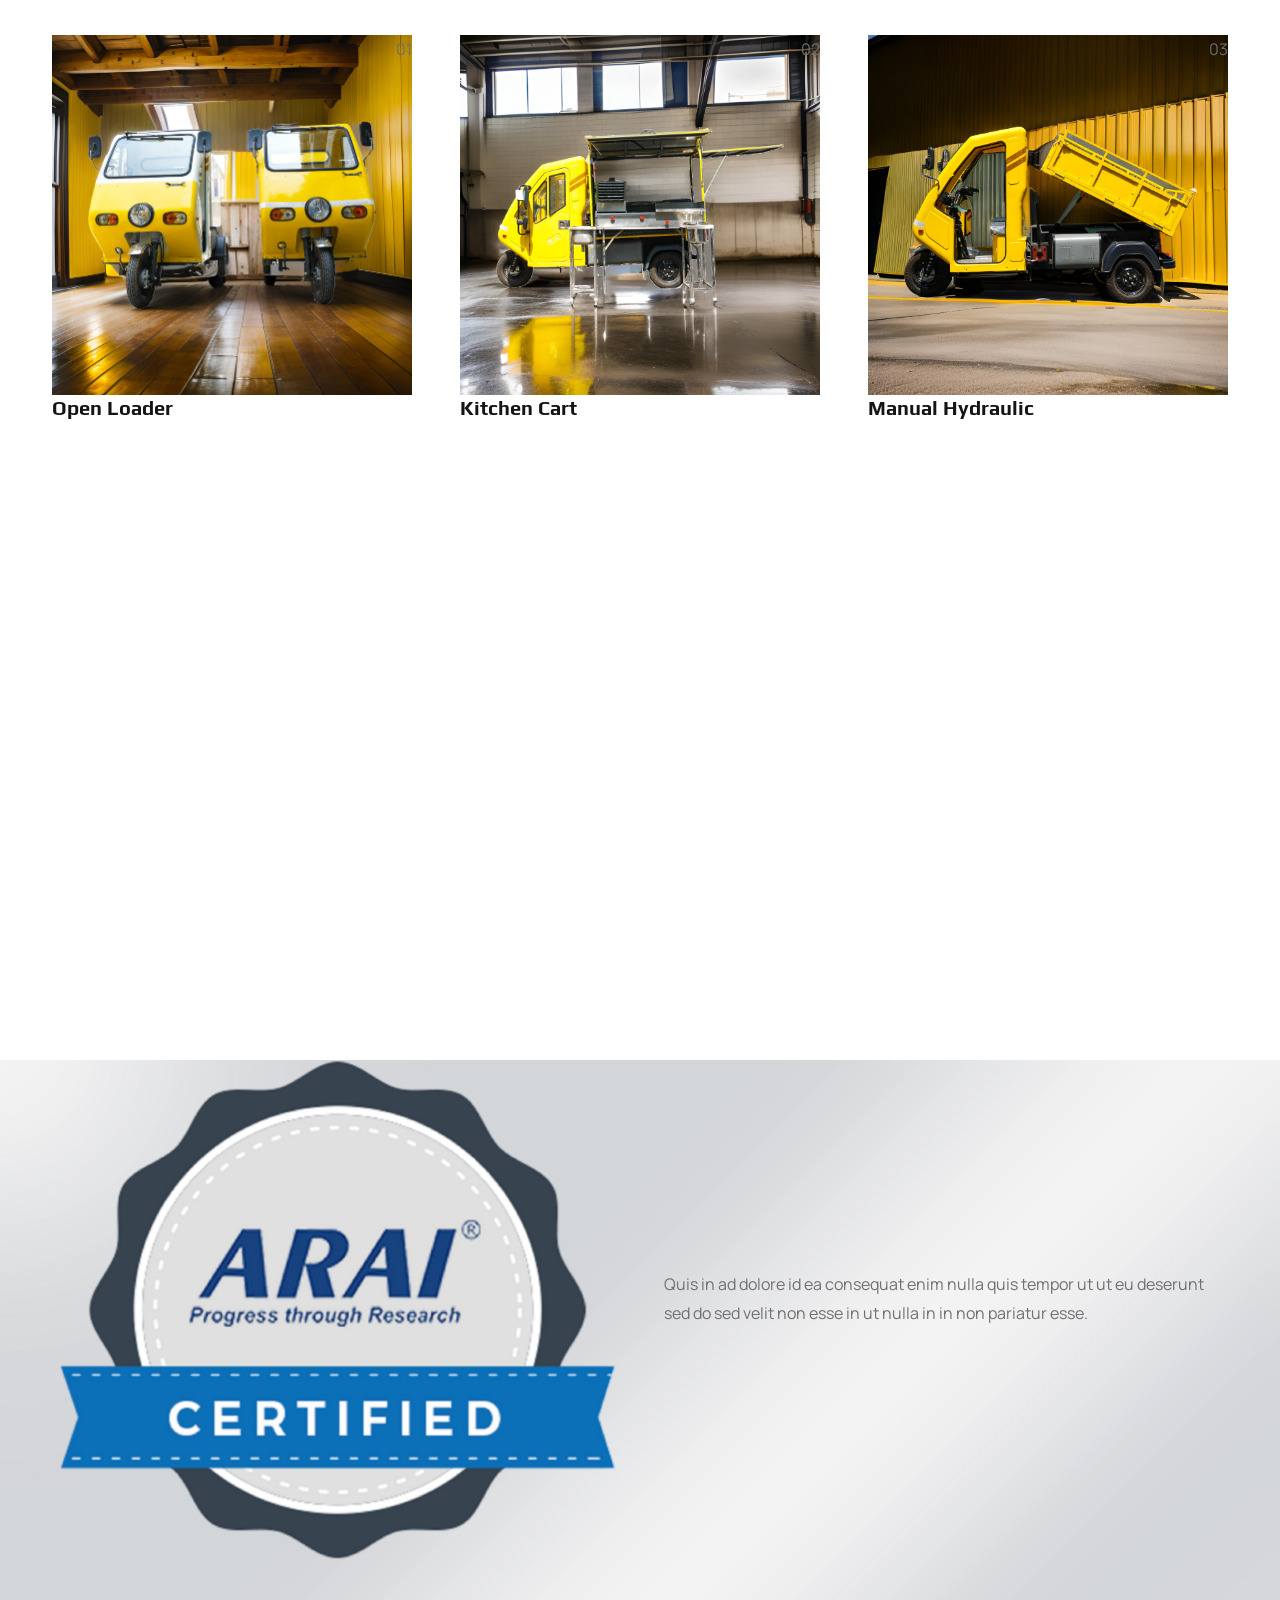
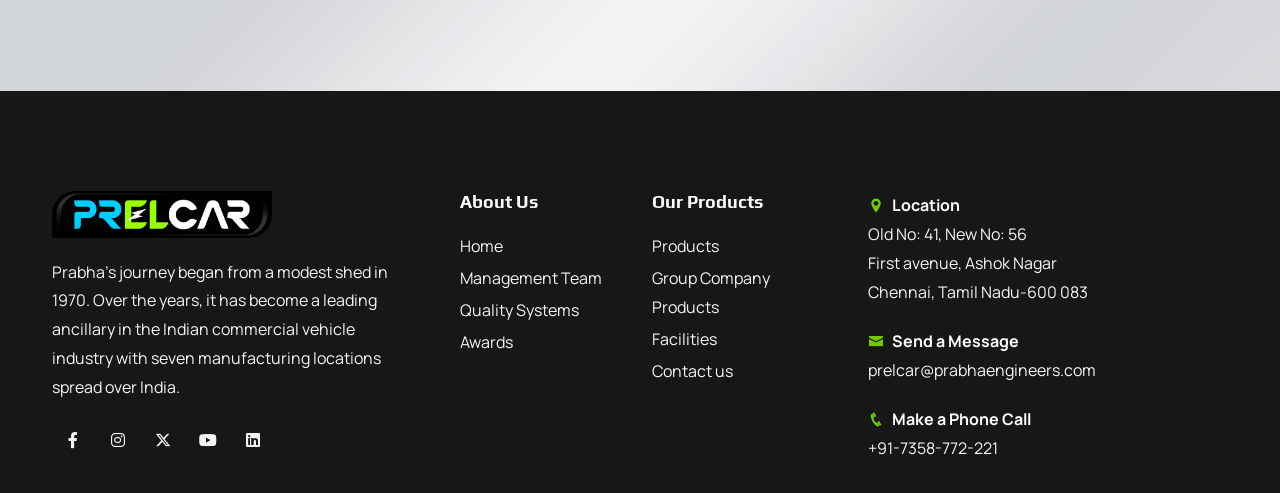
==== commit 68c22d25: "first commit" ====
--- a/index.html
+++ b/index.html
@@ -130,63 +130,95 @@
                                             </li> 
                                          </ul> -->
                                     </li>
-                                    <li><a class="menu-item" href="vehicles.html">Products</a>
+                                    <li><a class="menu-item" href="#">Products</a>
                                         <ul class="mega">
                                             <li>
                                                 <div class="container">
                                                     <div class="sb-menu p-4">
                                                         <div class="row g-4">
-                                                            <div class="col-lg-3 text-center">
+                                                         <!-- Open Loader -->
+                                                         <div class="col-lg-2 text-center">
+                                                            <div class="bg-grey p-2 rounded-10px relative hover text-center">
+                                                                <a href="vehicle-single-1.html">
+                                                                    <img src="images/SL3.png" class="w-100 relative z-1000 hover-scale-1-2" alt="">
+                                                                    <!-- <img src="images/misc/10.webp" class="absolute start-10 top-10 w-20" alt=""> -->
+                                                                </a>
+
+                                                                <div class="absolute w-100 h-100 start-0 top-0 rounded-10px hover-bg-color"></div>
+                                                            </div>                            
+                                                            <h4 class="mt-3 mb-1">Open Loader</h4>
+                                                            <p class="mb-0">Ride the Future: Silent, Smooth, Electric</p>                            
+                                                            
+                                                        </div>
+                                                        <!-- Kitchen Cart -->
+                                                        <div class="col-lg-2 text-center">
+                                                            <div class="bg-grey p-2 rounded-10px relative hover text-center">
+                                                                <a href="vehicle-single-2.html">
+                                                                    <img src="images/KitchenCart/kcload.png " class="w-100 relative z-1000 hover-scale-1-2" alt="">
+                                                                    <!-- <img src="images/misc/10.webp" class="absolute start-10 top-10 w-20" alt=""> -->
+                                                                </a>
+
+                                                                <div class="absolute w-100 h-100 start-0 top-0 rounded-10px hover-bg-color"></div>
+                                                            </div>
+                                                            <h4 class="mt-3 mb-1">Kitchen Cart</h4>
+                                                            <p class="mb-0">Redefining Performance.</p>
+                                                            
+                                                        </div>
+                                                        <!-- Manual Hydraulic -->
+                                                        <div class="col-lg-2 text-center">
+                                                            <div class="bg-grey p-2 rounded-10px relative hover text-center">
+                                                                <a href="vehicle-single-3.html">
+                                                                    <img src="images/ManualHyd/hydload.png" class="w-100 relative z-1000 hover-scale-1-2" alt="">
+                                                                    <!-- <img src="images/misc/10.webp" class="absolute start-10 top-10 w-20" alt=""> -->
+                                                                </a>
+
+                                                                <div class="absolute w-100 h-100 start-0 top-0 rounded-10px hover-bg-color"></div>
+                                                            </div>
+                                                            <h4 class="mt-3 mb-1">Manual Hydraulic</h4>
+                                                            <p class="mb-0">Where Sustainability Meets Adventure.</p>
+                                                            
+                                                        </div>
+                                                               <!-- Vegetable Cart -->
+
+                                                            <div class="col-lg-2 text-center">
                                                                 <div class="bg-grey p-2 rounded-10px relative hover text-center">
                                                                     <a href="vehicle-single-1.html">
-                                                                        <img src="images/misc/4.webp" class="w-100 relative z-1000 hover-scale-1-2" alt="">
-                                                                        <img src="images/misc/10.webp" class="absolute start-10 top-10 w-20" alt="">
+                                                                        <img src="images/VegetableCart/vegkart.png" class="w-100 relative z-1000 hover-scale-1-2" alt="">
+                                                                        <!-- <img src="images/misc/10.webp" class="absolute start-10 top-10 w-20" alt=""> -->
                                                                     </a>
 
                                                                     <div class="absolute w-100 h-100 start-0 top-0 rounded-10px hover-bg-color"></div>
                                                                 </div>                            
-                                                                <h4 class="mt-3 mb-1">Autoev R100</h4>
-                                                                <p class="mb-0">Ride the Future: Silent, Smooth, Electric</p>                            
+                                                                <h4 class="mt-3 mb-1">Vegetable Cart</h4>
+                                                                <p class="mb-0"> Silent, Smooth, Electric</p>                            
                                                                 
                                                             </div>
-                                                            <div class="col-lg-3 text-center">
+                                                            <!-- Closed Loader -->
+                                                            <div class="col-lg-2 text-center">
                                                                 <div class="bg-grey p-2 rounded-10px relative hover text-center">
                                                                     <a href="vehicle-single-2.html">
-                                                                        <img src="images/misc/m2.webp" class="w-100 relative z-1000 hover-scale-1-2" alt="">
-                                                                        <img src="images/misc/10.webp" class="absolute start-10 top-10 w-20" alt="">
+                                                                        <img src="images/ClosedLoader/SL2.png" class="w-100 relative z-1000 hover-scale-1-2" alt="">
+                                                                        <!-- <img src="images/misc/10.webp" class="absolute start-10 top-10 w-20" alt=""> -->
                                                                     </a>
 
                                                                     <div class="absolute w-100 h-100 start-0 top-0 rounded-10px hover-bg-color"></div>
                                                                 </div>
-                                                                <h4 class="mt-3 mb-1"><span class="bg-color me-2 fs-15 px-2 rounded-5px text-uppercase anim-op-blink-to-light">New</span>Autoev R200</h4>
-                                                                <p class="mb-0">Redefining Motorcycle Performance.</p>
+                                                                <h4 class="mt-3 mb-1">Closed Loader</h4>
+                                                                <p class="mb-0">Best Performance.</p>
                                                                 
                                                             </div>
-                                                            <div class="col-lg-3 text-center">
+                                                            <!-- Water Can Loader -->
+                                                            <div class="col-lg-2 text-center">
                                                                 <div class="bg-grey p-2 rounded-10px relative hover text-center">
                                                                     <a href="vehicle-single-3.html">
-                                                                        <img src="images/misc/m3.webp" class="w-100 relative z-1000 hover-scale-1-2" alt="">
-                                                                        <img src="images/misc/10.webp" class="absolute start-10 top-10 w-20" alt="">
+                                                                        <img src="images/WaterCanLoader/wcload.png" class="w-100 relative z-1000 hover-scale-1-2" alt="">
+                                                                        <!-- <img src="images/misc/10.webp" class="absolute start-10 top-10 w-20" alt=""> -->
                                                                     </a>
 
                                                                     <div class="absolute w-100 h-100 start-0 top-0 rounded-10px hover-bg-color"></div>
                                                                 </div>
-                                                                <h4 class="mt-3 mb-1">Autoev R300</h4>
-                                                                <p class="mb-0">Where Sustainability Meets Adventure.</p>
-                                                                
-                                                            </div>
-
-                                                            <div class="col-lg-3 text-center">
-                                                                <div class="bg-grey p-2 rounded-10px relative hover text-center">
-                                                                    <a href="vehicles.html">
-                                                                        <img src="images/misc/11.webp" class="w-100 relative z-1000 hover-scale-1-2" alt="">
-                                                                        <img src="images/misc/10.webp" class="absolute start-10 top-10 w-20" alt="">
-                                                                    </a>
-
-                                                                    <div class="absolute w-100 h-100 start-0 top-0 rounded-10px hover-bg-color"></div>
-                                                                </div>
-                                                                <h4 class="mt-3 mb-1">All Vehicles</h4>
-                                                                <p class="mb-0">View All Models.</p>
+                                                                <h4 class="mt-3 mb-1">Water Can Loader</h4>
+                                                                <p class="mb-0">Meets Future.</p>
                                                                 
                                                             </div>
                                                         </div>
@@ -277,8 +309,9 @@
                     <div class="swiper">
                       <!-- Additional required wrapper -->
                       <div class="swiper-wrapper">
-                        <!-- Slides -->
-                        <!-- <div class="swiper-slide">
+                          <!-- Slides -->
+                        <!-- Kitchen Cart -->
+                        <div class="swiper-slide">
                             <div class="swiper-inner" data-bgimage="url(images/slider/1.webp)">
                                 <div class="sw-caption">
                                     <div class="container">
@@ -291,7 +324,7 @@
                                                 <div class="sw-text-wrapper">
                                                     <div class="subtitle s2 mb-2"><i class="icofont-badge id-color me-2"></i>Most Innovative Award Winner</div>
                                                     <h1 class="slider-title mb-2">Open Loder</h1>
-                                                    <h3 class="slider-teaser mb-3">Ride the Future: Silent, Smooth, Electric</h3>
+                                                    <h3 class="slider-teaser mb-3">Where Sustainability Meets Adventure</h3>
                                                     <div class="slider-extra">
                                                         <div class="row mt-3 g-2 text-center">
                                                             <div class="col-4">
@@ -334,10 +367,131 @@
                                     </div>
                                 </div>
                             </div>
-                        </div> -->
+                        </div>
+                        <!-- Slides --> 
+                          <!-- Slides -->
+                        <!-- Kitchen Cart -->
+                        <div class="swiper-slide">
+                            <div class="swiper-inner" data-bgimage="url(images/slider/1.webp)">
+                                <div class="sw-caption">
+                                    <div class="container">
+                                        <div class="row g-4 align-items-center">
+
+                                            <div class="spacer-double"></div>
+
+                                            <div class="col-lg-6">     
+                                                <div class="spacer-single"></div>
+                                                <div class="sw-text-wrapper">
+                                                    <div class="subtitle s2 mb-2"><i class="icofont-badge id-color me-2"></i>Most Innovative Award Winner</div>
+                                                    <h1 class="slider-title mb-2">Kitchen Cart</h1>
+                                                    <h3 class="slider-teaser mb-3">Where Sustainability Meets Adventure</h3>
+                                                    <div class="slider-extra">
+                                                        <div class="row mt-3 g-2 text-center">
+                                                            <div class="col-4">
+                                                                <div class="bg-dark rounded-10px lh-1-2em p-2">
+                                                                    <i class="fs-40 mb-1 id-color icofont-map-pins"></i>
+                                                                    <div class="fs-18 fw-bold">100 KM</div>
+                                                                    <div class="fs-14 op-5">Range</div>
+                                                                </div>
+                                                            </div>
+                                                            <div class="col-4">
+                                                                <div class="bg-dark rounded-10px lh-1-2em p-2">
+                                                                    <i class="fs-40 mb-1 id-color icofont-dashboard"></i>
+                                                                    <div class="fs-18 fw-bold">70 Km/h</div>
+                                                                    <div class="fs-14 op-5">Top Speed</div>
+                                                                </div>
+                                                            </div>
+                                                            <div class="col-4">
+                                                                <div class="bg-dark rounded-10px lh-1-2em p-2">
+                                                                    <i class="fs-40 mb-1 id-color icofont-thunder-light"></i>
+                                                                    <div class="fs-18 fw-bold">3000 Watt</div>
+                                                                    <div class="fs-14 op-5">Motor Power</div>
+                                                                </div>
+                                                            </div>
+                                                        </div>
+                                                    </div>
+                                                    <div class="spacer-30"></div>
+                                                    <a class="btn-main mb10 mb-3" href="vehicle-single-1.html">View Specifications</a>
+                                                </div>
+                                            </div>
+
+                                            <div class="col-lg-6">
+                                                <div class="slider-extra">
+                                                    <img src="images/KitchenCart/kcload.png " class="img-fluid" width="100%">
+                                                </div>
+                                            </div>
+
+                                            <div class="spacer-single"></div>
+                                        </div>
+                                        
+                                    </div>
+                                </div>
+                            </div>
+                        </div>
+                        <!-- Slides -->      
+                      <!-- Slides -->
+                          <!-- Manual Hydraulic -->
+                          <div class="swiper-slide">
+                            <div class="swiper-inner" data-bgimage="url(images/slider/1.webp)">
+                                <div class="sw-caption">
+                                    <div class="container">
+                                        <div class="row g-4 align-items-center">
+
+                                            <div class="spacer-double"></div>
+
+                                            <div class="col-lg-6">     
+                                                <div class="spacer-single"></div>
+                                                <div class="sw-text-wrapper">
+                                                    <div class="subtitle s2 mb-2"><i class="icofont-badge id-color me-2"></i>Most Innovative Award Winner</div>
+                                                    <h1 class="slider-title mb-2">Manual Hydraulic</h1>
+                                                    <h3 class="slider-teaser mb-3">Where Sustainability Meets Adventure</h3>
+                                                    <div class="slider-extra">
+                                                        <div class="row mt-3 g-2 text-center">
+                                                            <div class="col-4">
+                                                                <div class="bg-dark rounded-10px lh-1-2em p-2">
+                                                                    <i class="fs-40 mb-1 id-color icofont-map-pins"></i>
+                                                                    <div class="fs-18 fw-bold">100 KM</div>
+                                                                    <div class="fs-14 op-5">Range</div>
+                                                                </div>
+                                                            </div>
+                                                            <div class="col-4">
+                                                                <div class="bg-dark rounded-10px lh-1-2em p-2">
+                                                                    <i class="fs-40 mb-1 id-color icofont-dashboard"></i>
+                                                                    <div class="fs-18 fw-bold">70 Km/h</div>
+                                                                    <div class="fs-14 op-5">Top Speed</div>
+                                                                </div>
+                                                            </div>
+                                                            <div class="col-4">
+                                                                <div class="bg-dark rounded-10px lh-1-2em p-2">
+                                                                    <i class="fs-40 mb-1 id-color icofont-thunder-light"></i>
+                                                                    <div class="fs-18 fw-bold">3000 Watt</div>
+                                                                    <div class="fs-14 op-5">Motor Power</div>
+                                                                </div>
+                                                            </div>
+                                                        </div>
+                                                    </div>
+                                                    <div class="spacer-30"></div>
+                                                    <a class="btn-main mb10 mb-3" href="vehicle-single-1.html">View Specifications</a>
+                                                </div>
+                                            </div>
+
+                                            <div class="col-lg-6">
+                                                <div class="slider-extra">
+                                                    <img src="images/ManualHyd/hydload.png" class="img-fluid" width="100%">
+                                                </div>
+                                            </div>
+
+                                            <div class="spacer-single"></div>
+                                        </div>
+                                        
+                                    </div>
+                                </div>
+                            </div>
+                        </div>
+                        <!-- Slides --> 
+
                         <!-- Slides -->
-
-                        <!-- Slides -->
+                          <!-- Vegitable cart -->
                         <div class="swiper-slide">
                             <div class="swiper-inner" data-bgimage="url(images/slider/1.webp)">
                                 <div class="sw-caption">
@@ -455,7 +609,68 @@
                                 </div>
                             </div>
                         </div>
-                        <!-- Slides -->       
+                        <!-- Slides -->   
+                         
+                           <!-- Slides -->
+                          <!-- Water Can Loader -->
+                          <div class="swiper-slide">
+                            <div class="swiper-inner" data-bgimage="url(images/slider/1.webp)">
+                                <div class="sw-caption">
+                                    <div class="container">
+                                        <div class="row g-4 align-items-center">
+
+                                            <div class="spacer-double"></div>
+
+                                            <div class="col-lg-6">     
+                                                <div class="spacer-single"></div>
+                                                <div class="sw-text-wrapper">
+                                                    <div class="subtitle s2 mb-2"><i class="icofont-badge id-color me-2"></i>Most Innovative Award Winner</div>
+                                                    <h1 class="slider-title mb-2">Water Can Loader</h1>
+                                                    <h3 class="slider-teaser mb-3">Where Sustainability Meets Adventure</h3>
+                                                    <div class="slider-extra">
+                                                        <div class="row mt-3 g-2 text-center">
+                                                            <div class="col-4">
+                                                                <div class="bg-dark rounded-10px lh-1-2em p-2">
+                                                                    <i class="fs-40 mb-1 id-color icofont-map-pins"></i>
+                                                                    <div class="fs-18 fw-bold">100 KM</div>
+                                                                    <div class="fs-14 op-5">Range</div>
+                                                                </div>
+                                                            </div>
+                                                            <div class="col-4">
+                                                                <div class="bg-dark rounded-10px lh-1-2em p-2">
+                                                                    <i class="fs-40 mb-1 id-color icofont-dashboard"></i>
+                                                                    <div class="fs-18 fw-bold">70 Km/h</div>
+                                                                    <div class="fs-14 op-5">Top Speed</div>
+                                                                </div>
+                                                            </div>
+                                                            <div class="col-4">
+                                                                <div class="bg-dark rounded-10px lh-1-2em p-2">
+                                                                    <i class="fs-40 mb-1 id-color icofont-thunder-light"></i>
+                                                                    <div class="fs-18 fw-bold">3000 Watt</div>
+                                                                    <div class="fs-14 op-5">Motor Power</div>
+                                                                </div>
+                                                            </div>
+                                                        </div>
+                                                    </div>
+                                                    <div class="spacer-30"></div>
+                                                    <a class="btn-main mb10 mb-3" href="vehicle-single-1.html">View Specifications</a>
+                                                </div>
+                                            </div>
+
+                                            <div class="col-lg-6">
+                                                <div class="slider-extra">
+                                                    <img src="images/WaterCanLoader/wcload.png" class="img-fluid" width="100%">
+                                                </div>
+                                            </div>
+
+                                            <div class="spacer-single"></div>
+                                        </div>
+                                        
+                                    </div>
+                                </div>
+                            </div>
+                        </div>
+                        <!-- Slides --> 
 
                       </div>
                       <!-- If we need pagination -->
@@ -1060,7 +1275,7 @@
 
                             <div class="spacer-20"></div>
 
-                            <div class="fw-bold text-white"><i class="icofont-envelope me-2 id-color"></i>Make a Phone Call</div>
+                            <div class="fw-bold text-white"><i class="icofont-phone me-2 id-color"></i>Make a Phone Call</div>
                             +91-7358-772-221                         
                         </div>
                     </div>
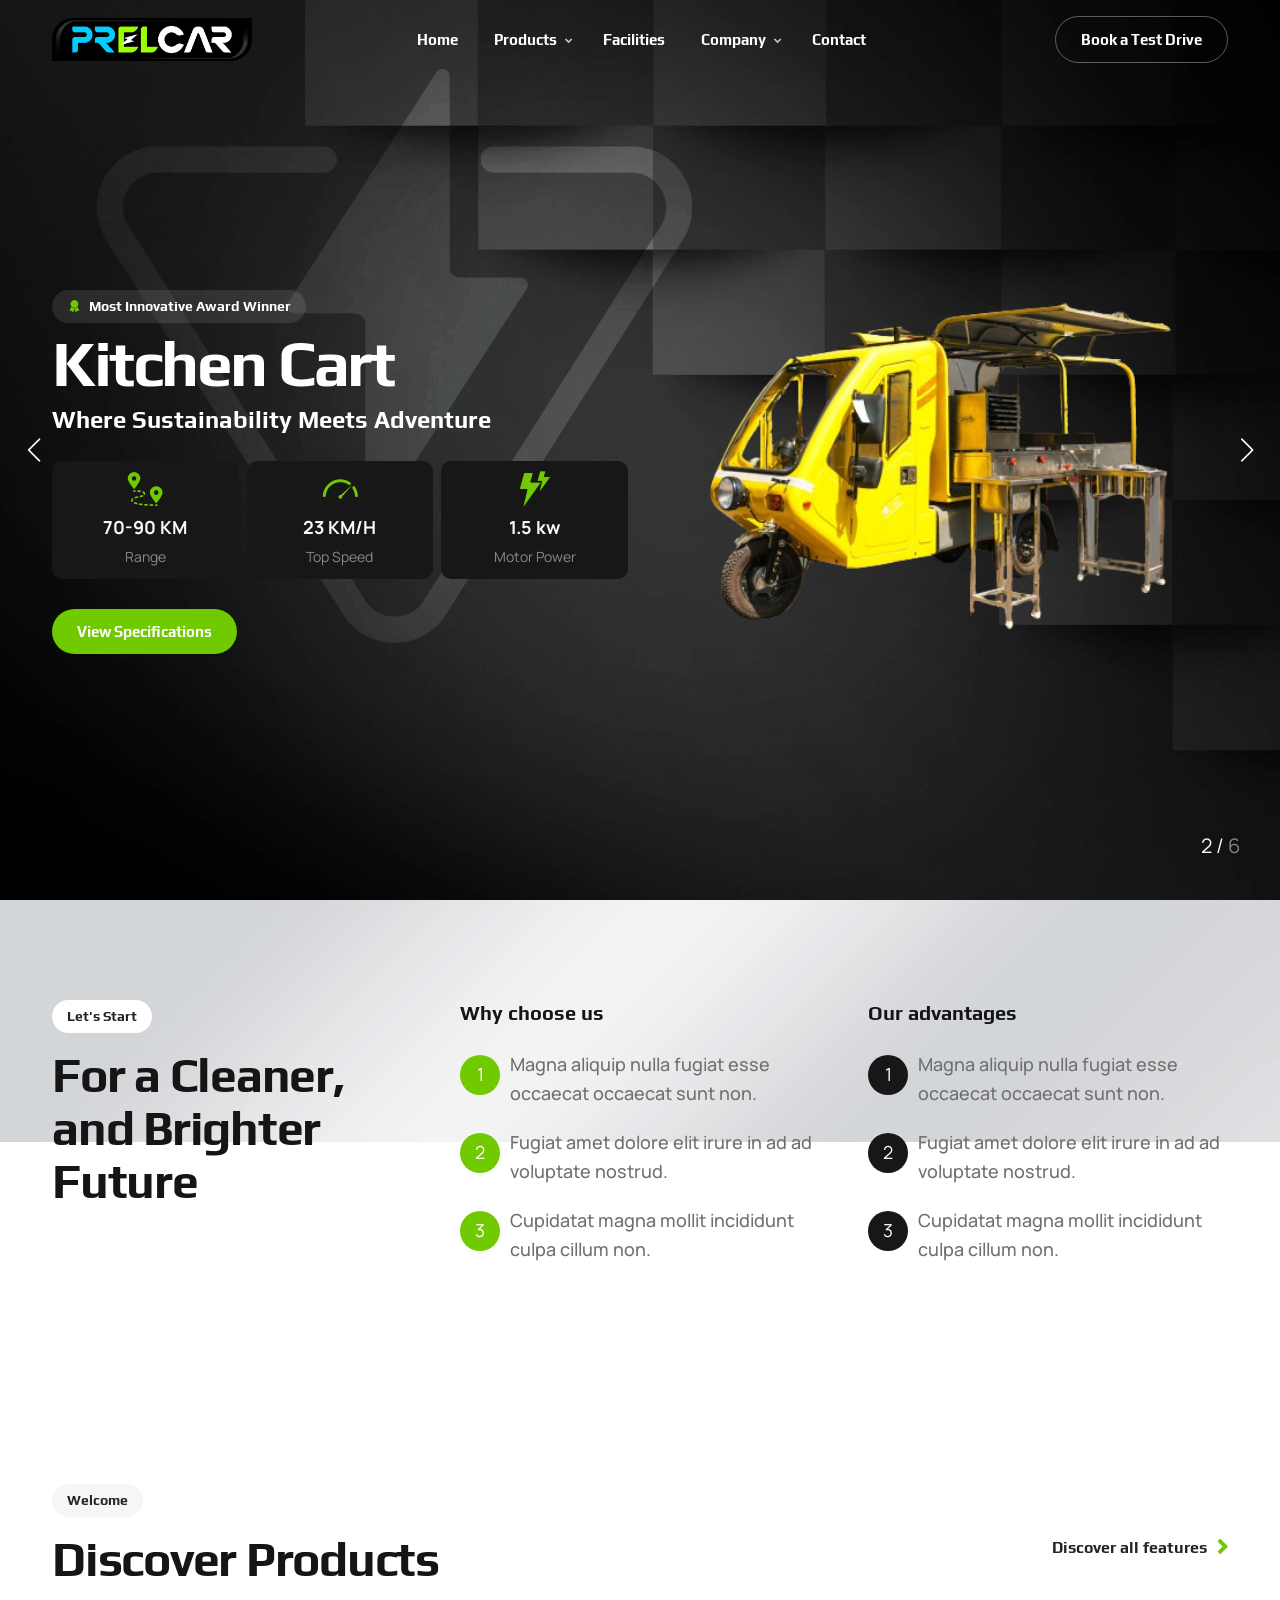
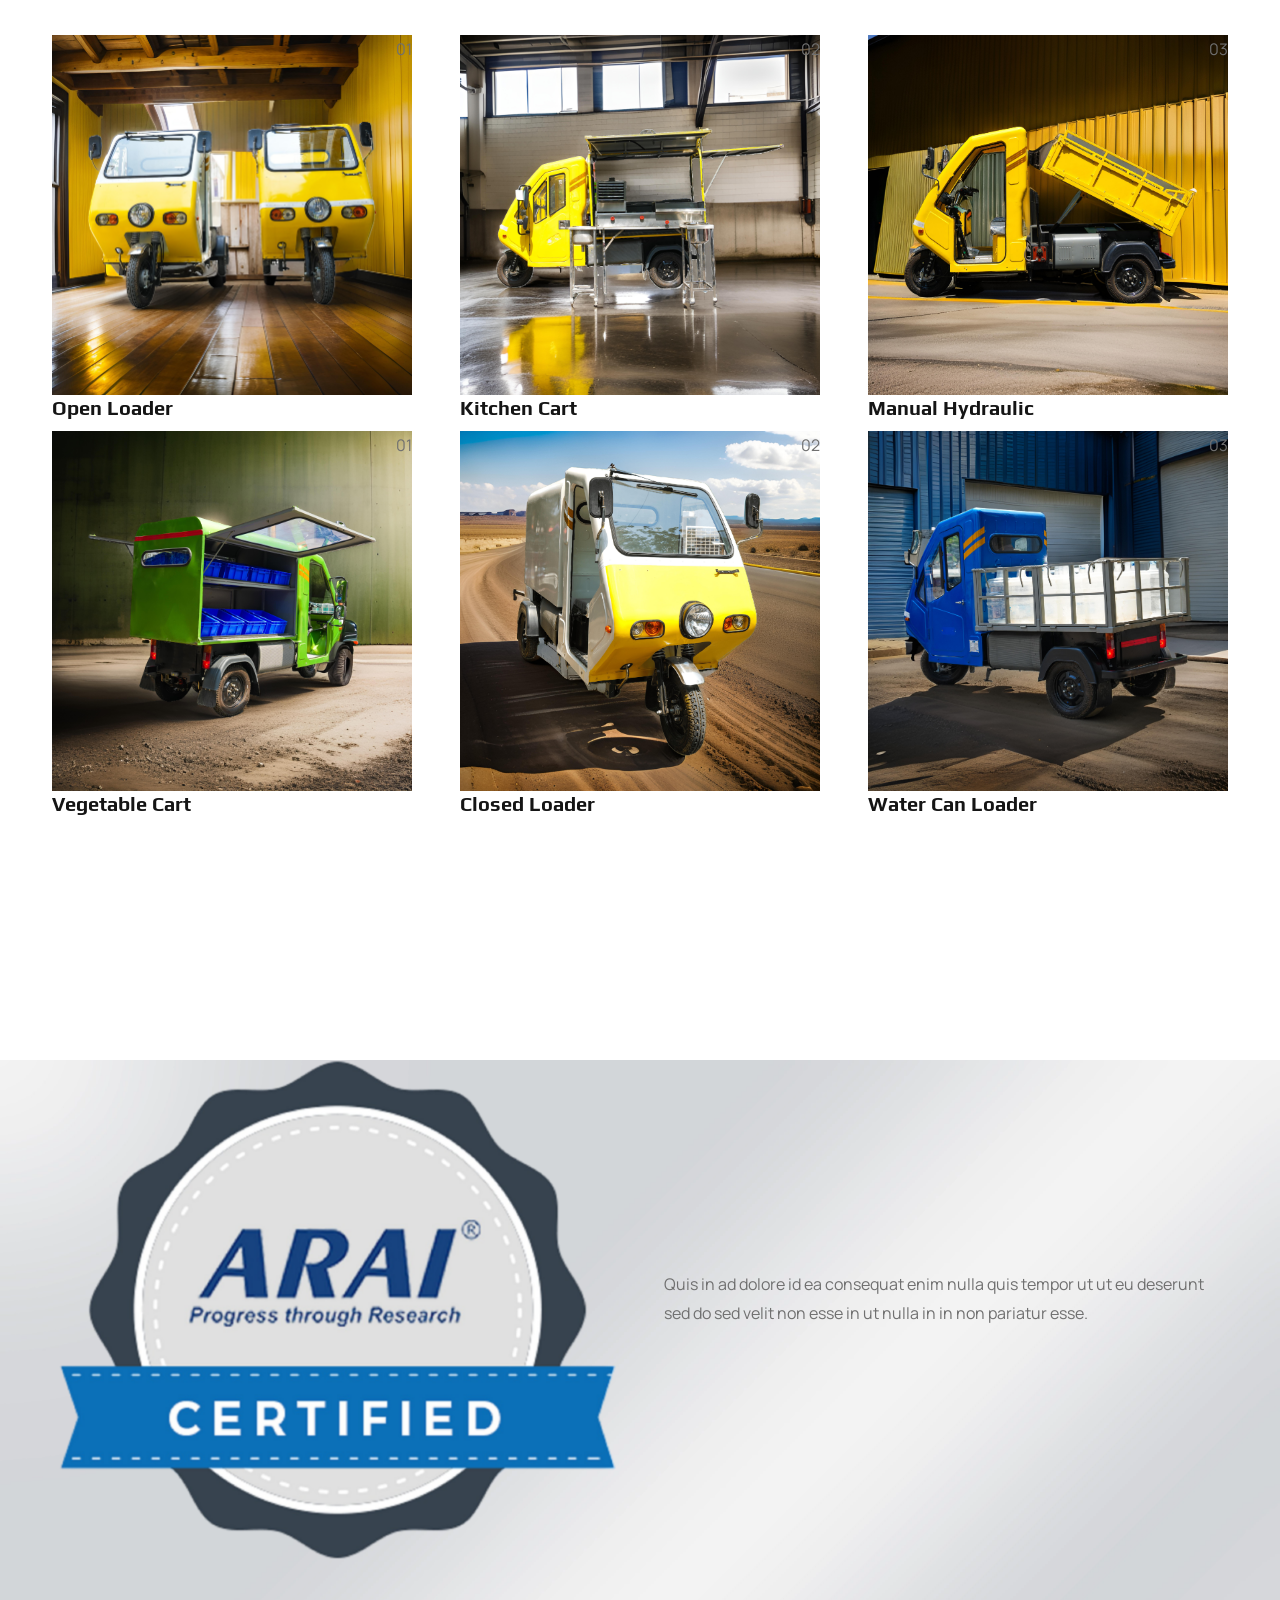
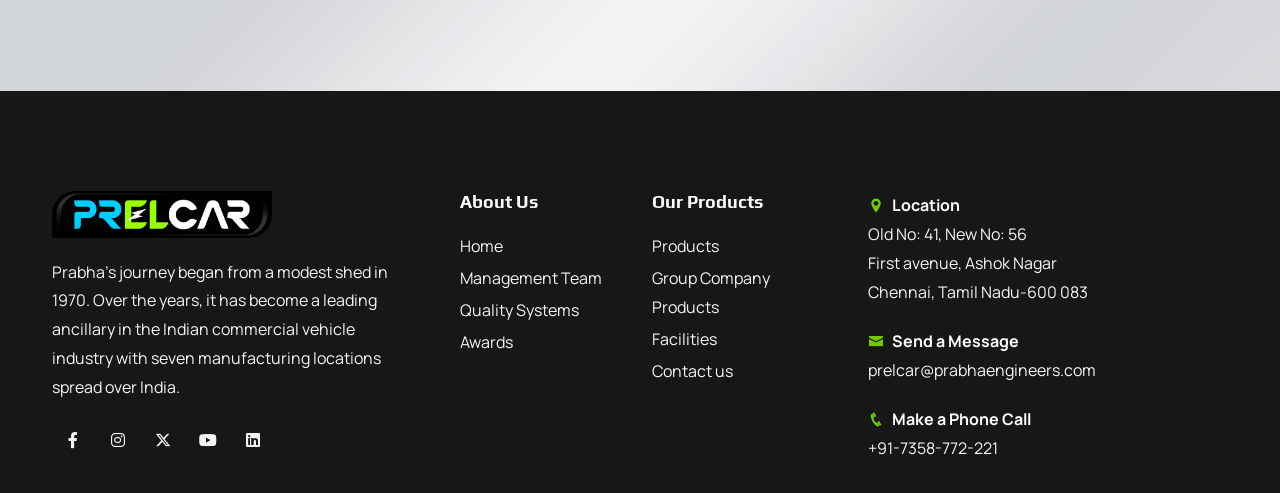
==== commit 868ac36c: "final commit1" ====
--- a/index.html
+++ b/index.html
@@ -271,19 +271,14 @@
                                             </div>
                                         </ul>
                                     </li>   -->
-                                    <!-- <li>
-                                        <a class="menu-item" href="news.html">News</a>
+                                    <li>
+                                        <a class="menu-item" href="./management.html">Company</a>
                                         <ul>
-                                            <li><a class="menu-item" href="news.html">News Default</a></li>
-                                            <li><a class="menu-item" href="news-modern.html">News Modern</a></li>
-                                            <li><a class="menu-item" href="news-creative.html">News Creative</a></li>
-                                            <li><a class="menu-item" href="news-poster.html">News Poster</a></li>
-                                            <li><a class="menu-item" href="news-classic.html">News Classic</a></li>
-                                            <li><a class="menu-item" href="news-plain.html">News Plain</a></li>
-                                            <li><a class="menu-item" href="news-poster-fullpage.html">News Fullpage</a></li>
-                                            <li><a class="menu-item" href="news-sidebar-1.html">News with Sidebar</a></li>
+                                            <li><a class="menu-item" href="./management.html">Management Team</a></li>
+                                            <li><a class="menu-item" href="./qualitysystem.html">Quality systems</a></li>
+                                            <li><a class="menu-item" href="./awards.html">Awards</a></li>
                                         </ul>
-                                    </li> -->
+                                    </li>
                                     <li><a class="menu-item" href="contact.html">Contact</a></li>
                                 </ul>
                             </div>
@@ -330,21 +325,21 @@
                                                             <div class="col-4">
                                                                 <div class="bg-dark rounded-10px lh-1-2em p-2">
                                                                     <i class="fs-40 mb-1 id-color icofont-map-pins"></i>
-                                                                    <div class="fs-18 fw-bold">100 KM</div>
+                                                                    <div class="fs-18 fw-bold">70-90 KM</div>
                                                                     <div class="fs-14 op-5">Range</div>
                                                                 </div>
                                                             </div>
                                                             <div class="col-4">
                                                                 <div class="bg-dark rounded-10px lh-1-2em p-2">
                                                                     <i class="fs-40 mb-1 id-color icofont-dashboard"></i>
-                                                                    <div class="fs-18 fw-bold">70 Km/h</div>
+                                                                    <div class="fs-18 fw-bold">23 KM/H</div>
                                                                     <div class="fs-14 op-5">Top Speed</div>
                                                                 </div>
                                                             </div>
                                                             <div class="col-4">
                                                                 <div class="bg-dark rounded-10px lh-1-2em p-2">
                                                                     <i class="fs-40 mb-1 id-color icofont-thunder-light"></i>
-                                                                    <div class="fs-18 fw-bold">3000 Watt</div>
+                                                                    <div class="fs-18 fw-bold">1.5 kw</div>
                                                                     <div class="fs-14 op-5">Motor Power</div>
                                                                 </div>
                                                             </div>
@@ -390,28 +385,28 @@
                                                             <div class="col-4">
                                                                 <div class="bg-dark rounded-10px lh-1-2em p-2">
                                                                     <i class="fs-40 mb-1 id-color icofont-map-pins"></i>
-                                                                    <div class="fs-18 fw-bold">100 KM</div>
+                                                                    <div class="fs-18 fw-bold">70-90 KM</div>
                                                                     <div class="fs-14 op-5">Range</div>
                                                                 </div>
                                                             </div>
                                                             <div class="col-4">
                                                                 <div class="bg-dark rounded-10px lh-1-2em p-2">
                                                                     <i class="fs-40 mb-1 id-color icofont-dashboard"></i>
-                                                                    <div class="fs-18 fw-bold">70 Km/h</div>
+                                                                    <div class="fs-18 fw-bold">23 KM/H</div>
                                                                     <div class="fs-14 op-5">Top Speed</div>
                                                                 </div>
                                                             </div>
                                                             <div class="col-4">
                                                                 <div class="bg-dark rounded-10px lh-1-2em p-2">
                                                                     <i class="fs-40 mb-1 id-color icofont-thunder-light"></i>
-                                                                    <div class="fs-18 fw-bold">3000 Watt</div>
+                                                                    <div class="fs-18 fw-bold">1.5 kw</div>
                                                                     <div class="fs-14 op-5">Motor Power</div>
                                                                 </div>
                                                             </div>
                                                         </div>
                                                     </div>
                                                     <div class="spacer-30"></div>
-                                                    <a class="btn-main mb10 mb-3" href="vehicle-single-1.html">View Specifications</a>
+                                                    <a class="btn-main mb10 mb-3" href="vehicle-single-2.html">View Specifications</a>
                                                 </div>
                                             </div>
 
@@ -450,28 +445,28 @@
                                                             <div class="col-4">
                                                                 <div class="bg-dark rounded-10px lh-1-2em p-2">
                                                                     <i class="fs-40 mb-1 id-color icofont-map-pins"></i>
-                                                                    <div class="fs-18 fw-bold">100 KM</div>
+                                                                    <div class="fs-18 fw-bold">70-90 KM</div>
                                                                     <div class="fs-14 op-5">Range</div>
                                                                 </div>
                                                             </div>
                                                             <div class="col-4">
                                                                 <div class="bg-dark rounded-10px lh-1-2em p-2">
                                                                     <i class="fs-40 mb-1 id-color icofont-dashboard"></i>
-                                                                    <div class="fs-18 fw-bold">70 Km/h</div>
+                                                                    <div class="fs-18 fw-bold">23 KM/H</div>
                                                                     <div class="fs-14 op-5">Top Speed</div>
                                                                 </div>
                                                             </div>
                                                             <div class="col-4">
                                                                 <div class="bg-dark rounded-10px lh-1-2em p-2">
                                                                     <i class="fs-40 mb-1 id-color icofont-thunder-light"></i>
-                                                                    <div class="fs-18 fw-bold">3000 Watt</div>
+                                                                    <div class="fs-18 fw-bold">1.5 kw</div>
                                                                     <div class="fs-14 op-5">Motor Power</div>
                                                                 </div>
                                                             </div>
                                                         </div>
                                                     </div>
                                                     <div class="spacer-30"></div>
-                                                    <a class="btn-main mb10 mb-3" href="vehicle-single-1.html">View Specifications</a>
+                                                    <a class="btn-main mb10 mb-3" href="vehicle-single-3.html">View Specifications</a>
                                                 </div>
                                             </div>
 
@@ -511,28 +506,28 @@
                                                             <div class="col-4">
                                                                 <div class="bg-dark rounded-10px lh-1-2em p-2">
                                                                     <i class="fs-40 mb-1 id-color icofont-map-pins"></i>
-                                                                    <div class="fs-18 fw-bold">100 KM</div>
+                                                                    <div class="fs-18 fw-bold">70-90 KM</div>
                                                                     <div class="fs-14 op-5">Range</div>
                                                                 </div>
                                                             </div>
                                                             <div class="col-4">
                                                                 <div class="bg-dark rounded-10px lh-1-2em p-2">
                                                                     <i class="fs-40 mb-1 id-color icofont-dashboard"></i>
-                                                                    <div class="fs-18 fw-bold">70 Km/h</div>
+                                                                    <div class="fs-18 fw-bold">23 KM/H</div>
                                                                     <div class="fs-14 op-5">Top Speed</div>
                                                                 </div>
                                                             </div>
                                                             <div class="col-4">
                                                                 <div class="bg-dark rounded-10px lh-1-2em p-2">
                                                                     <i class="fs-40 mb-1 id-color icofont-thunder-light"></i>
-                                                                    <div class="fs-18 fw-bold">3000 Watt</div>
+                                                                    <div class="fs-18 fw-bold">1.5 kw</div>
                                                                     <div class="fs-14 op-5">Motor Power</div>
                                                                 </div>
                                                             </div>
                                                         </div>
                                                     </div>
                                                     <div class="spacer-30"></div>
-                                                    <a class="btn-main mb10 mb-3" href="vehicle-single-1.html">View Specifications</a>
+                                                    <a class="btn-main mb10 mb-3" href="vehicle-single-4.html">View Specifications</a>
                                                 </div>
                                             </div>
 
@@ -571,28 +566,28 @@
                                                             <div class="col-4">
                                                                 <div class="bg-dark rounded-10px lh-1-2em p-2">
                                                                     <i class="fs-40 mb-1 id-color icofont-map-pins"></i>
-                                                                    <div class="fs-18 fw-bold">100 KM</div>
+                                                                    <div class="fs-18 fw-bold">70-90 KM</div>
                                                                     <div class="fs-14 op-5">Range</div>
                                                                 </div>
                                                             </div>
                                                             <div class="col-4">
                                                                 <div class="bg-dark rounded-10px lh-1-2em p-2">
                                                                     <i class="fs-40 mb-1 id-color icofont-dashboard"></i>
-                                                                    <div class="fs-18 fw-bold">70 Km/h</div>
+                                                                    <div class="fs-18 fw-bold">23 KM/H</div>
                                                                     <div class="fs-14 op-5">Top Speed</div>
                                                                 </div>
                                                             </div>
                                                             <div class="col-4">
                                                                 <div class="bg-dark rounded-10px lh-1-2em p-2">
                                                                     <i class="fs-40 mb-1 id-color icofont-thunder-light"></i>
-                                                                    <div class="fs-18 fw-bold">3000 Watt</div>
+                                                                    <div class="fs-18 fw-bold">1.5 kw</div>
                                                                     <div class="fs-14 op-5">Motor Power</div>
                                                                 </div>
                                                             </div>
                                                         </div>
                                                     </div>
                                                     <div class="spacer-30"></div>
-                                                    <a class="btn-main mb10 mb-3" href="vehicle-single-1.html">View Specifications</a>
+                                                    <a class="btn-main mb10 mb-3" href="vehicle-single-5.html">View Specifications</a>
                                                 </div>
                                             </div>
 
@@ -632,28 +627,28 @@
                                                             <div class="col-4">
                                                                 <div class="bg-dark rounded-10px lh-1-2em p-2">
                                                                     <i class="fs-40 mb-1 id-color icofont-map-pins"></i>
-                                                                    <div class="fs-18 fw-bold">100 KM</div>
+                                                                    <div class="fs-18 fw-bold">70-90 KM</div>
                                                                     <div class="fs-14 op-5">Range</div>
                                                                 </div>
                                                             </div>
                                                             <div class="col-4">
                                                                 <div class="bg-dark rounded-10px lh-1-2em p-2">
                                                                     <i class="fs-40 mb-1 id-color icofont-dashboard"></i>
-                                                                    <div class="fs-18 fw-bold">70 Km/h</div>
+                                                                    <div class="fs-18 fw-bold">23 KM/H</div>
                                                                     <div class="fs-14 op-5">Top Speed</div>
                                                                 </div>
                                                             </div>
                                                             <div class="col-4">
                                                                 <div class="bg-dark rounded-10px lh-1-2em p-2">
                                                                     <i class="fs-40 mb-1 id-color icofont-thunder-light"></i>
-                                                                    <div class="fs-18 fw-bold">3000 Watt</div>
+                                                                    <div class="fs-18 fw-bold">1.5 kw</div>
                                                                     <div class="fs-14 op-5">Motor Power</div>
                                                                 </div>
                                                             </div>
                                                         </div>
                                                     </div>
                                                     <div class="spacer-30"></div>
-                                                    <a class="btn-main mb10 mb-3" href="vehicle-single-1.html">View Specifications</a>
+                                                    <a class="btn-main mb10 mb-3" href="vehicle-single-6.html">View Specifications</a>
                                                 </div>
                                             </div>
 
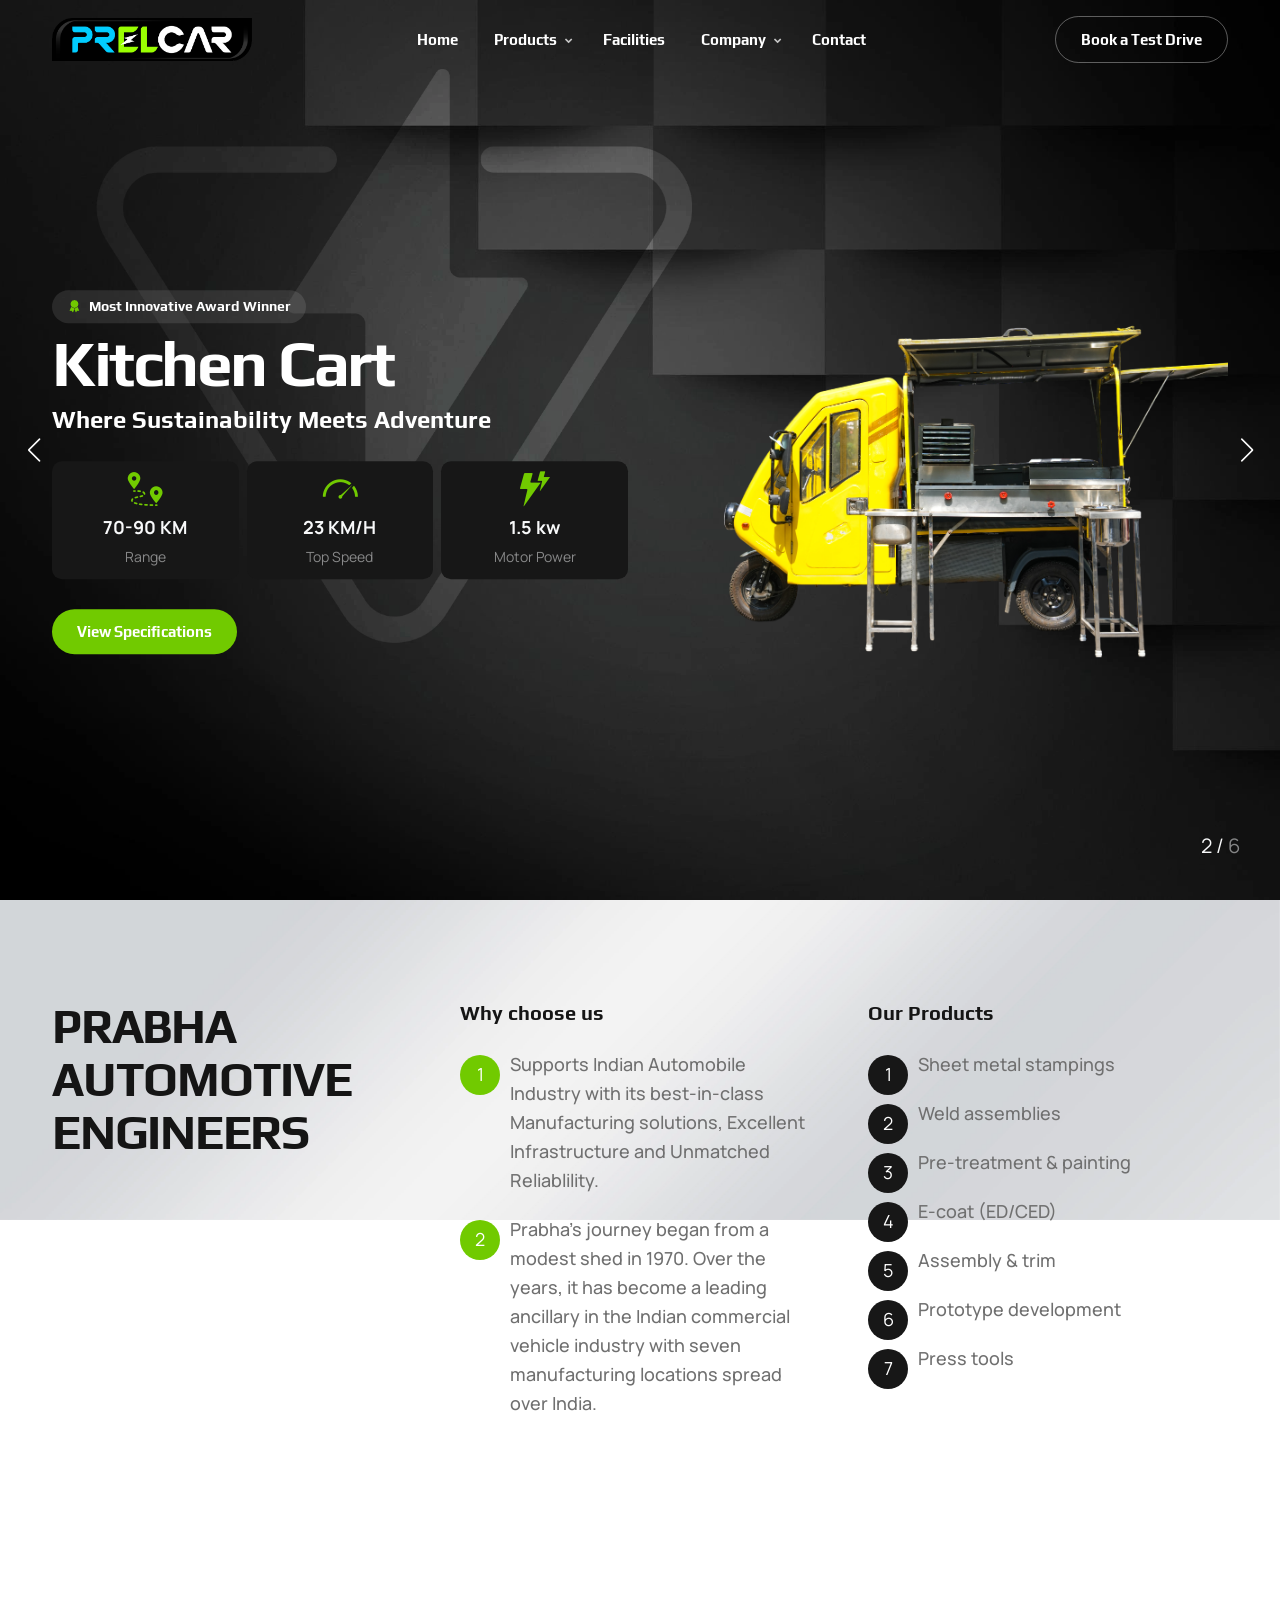
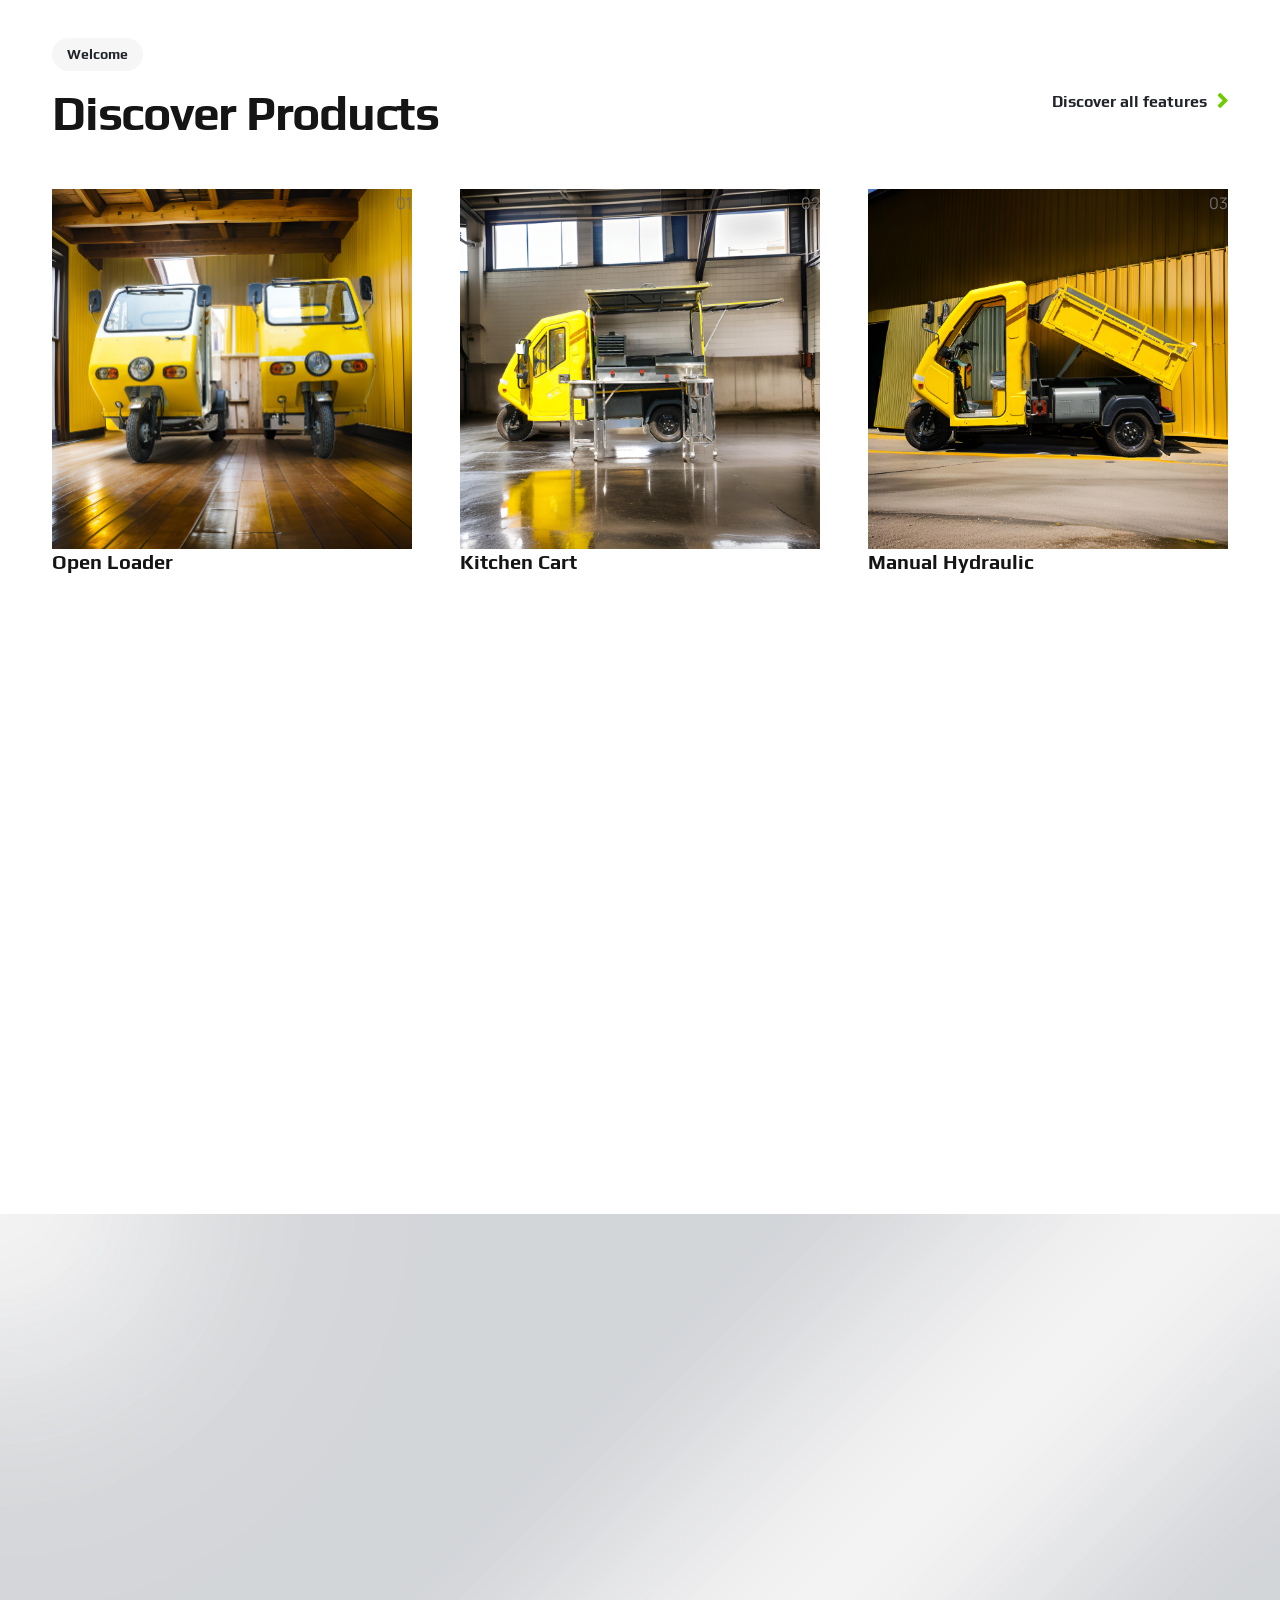
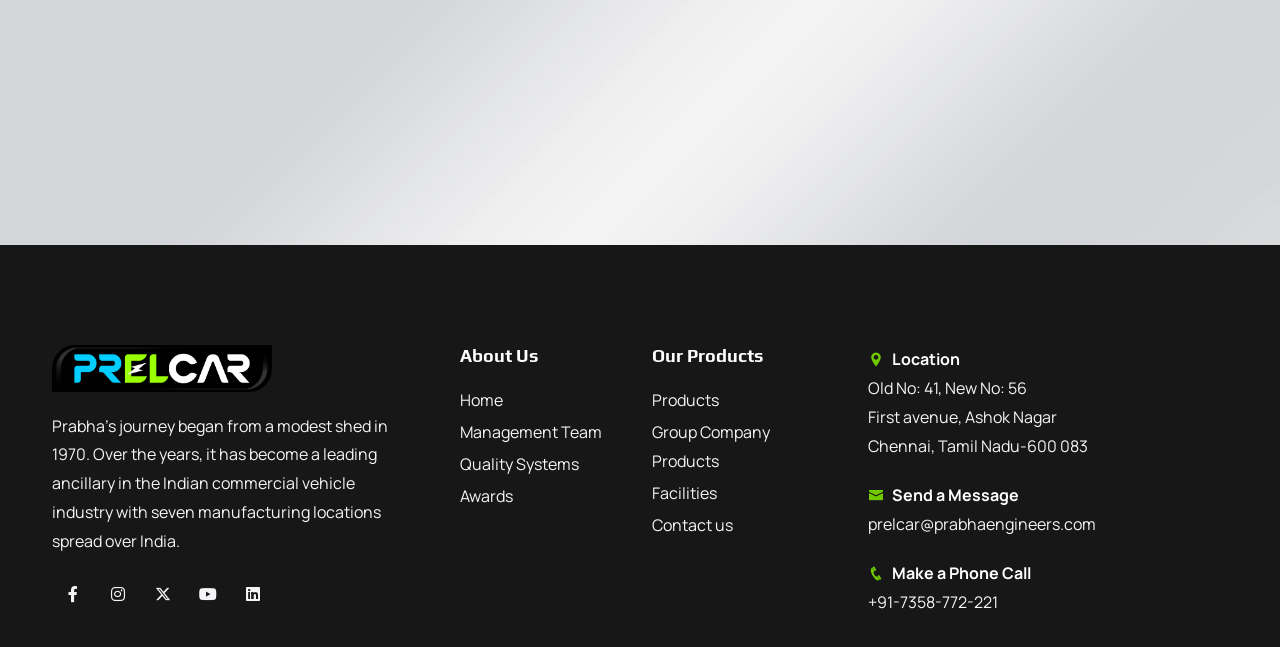
==== commit fd5926be: "final commit" ====
--- a/index.html
+++ b/index.html
@@ -139,8 +139,8 @@
                                                          <!-- Open Loader -->
                                                          <div class="col-lg-2 text-center">
                                                             <div class="bg-grey p-2 rounded-10px relative hover text-center">
-                                                                <a href="vehicle-single-1.html">
-                                                                    <img src="images/SL3.png" class="w-100 relative z-1000 hover-scale-1-2" alt="">
+                                                                <a href="./vehicle-single-1.html">
+                                                                    <img src="images/SL3.png" class="w-100 relative z-1000 hover-scale-1-2" alt="" >
                                                                     <!-- <img src="images/misc/10.webp" class="absolute start-10 top-10 w-20" alt=""> -->
                                                                 </a>
 
@@ -153,8 +153,8 @@
                                                         <!-- Kitchen Cart -->
                                                         <div class="col-lg-2 text-center">
                                                             <div class="bg-grey p-2 rounded-10px relative hover text-center">
-                                                                <a href="vehicle-single-2.html">
-                                                                    <img src="images/KitchenCart/kcload.png " class="w-100 relative z-1000 hover-scale-1-2" alt="">
+                                                                <a href="./vehicle-single-2.html">
+                                                                    <img src="images/KitchenCart/kcload.png " class="w-100 relative z-1000 hover-scale-1-2" alt="" >
                                                                     <!-- <img src="images/misc/10.webp" class="absolute start-10 top-10 w-20" alt=""> -->
                                                                 </a>
 
@@ -167,8 +167,8 @@
                                                         <!-- Manual Hydraulic -->
                                                         <div class="col-lg-2 text-center">
                                                             <div class="bg-grey p-2 rounded-10px relative hover text-center">
-                                                                <a href="vehicle-single-3.html">
-                                                                    <img src="images/ManualHyd/hydload.png" class="w-100 relative z-1000 hover-scale-1-2" alt="">
+                                                                <a href="./vehicle-single-3.html">
+                                                                    <img src="images/ManualHyd/hydload.png" class="w-100 relative z-1000 hover-scale-1-2" alt="" >
                                                                     <!-- <img src="images/misc/10.webp" class="absolute start-10 top-10 w-20" alt=""> -->
                                                                 </a>
 
@@ -352,7 +352,7 @@
 
                                             <div class="col-lg-6">
                                                 <div class="slider-extra">
-                                                    <img src="images/SL3.png" class="img-fluid" width="100%">
+                                                    <img src="./images/Data package from August 22nd./3 (3).png" class="img-fluid" style="width: 26rem; height: 26rem;">
                                                 </div>
                                             </div>
 
@@ -412,7 +412,7 @@
 
                                             <div class="col-lg-6">
                                                 <div class="slider-extra">
-                                                    <img src="images/KitchenCart/kcload.png " class="img-fluid" width="100%">
+                                                    <img src="./images/Data package from August 22nd./1 (2).png " class="img-fluid" width="100%">
                                                 </div>
                                             </div>
 
@@ -472,7 +472,7 @@
 
                                             <div class="col-lg-6">
                                                 <div class="slider-extra">
-                                                    <img src="images/ManualHyd/hydload.png" class="img-fluid" width="100%">
+                                                    <img src="./images/Data package from August 22nd./5 (3).png" class="img-fluid" width="100%">
                                                 </div>
                                             </div>
 
@@ -533,7 +533,7 @@
 
                                             <div class="col-lg-6">
                                                 <div class="slider-extra">
-                                                    <img src="images/SL1.png" class="img-fluid" alt="">
+                                                    <img src="./images/Data package from August 22nd./3 (5).png" class="img-fluid" alt="">
                                                 </div>
                                             </div>
 
@@ -593,7 +593,7 @@
 
                                             <div class="col-lg-6">
                                                 <div class="slider-extra">
-                                                    <img src="images/SL2.png" class="img-fluid" width="100%">
+                                                    <img src="./images/Data package from August 22nd./2.png" class="img-fluid" width="100%">
                                                 </div>
                                             </div>
 
@@ -654,7 +654,7 @@
 
                                             <div class="col-lg-6">
                                                 <div class="slider-extra">
-                                                    <img src="images/WaterCanLoader/wcload.png" class="img-fluid" width="100%">
+                                                    <img src="./images/Data package from August 22nd./3 (6).png" class="img-fluid" width="100%">
                                                 </div>
                                             </div>
 
@@ -686,25 +686,29 @@
                 <div class="container">
                     <div class="row g-4 gx-5">
                         <div class="col-lg-4">
-                            <div class="subtitle bg-white text-dark wow fadeInUp mb-3">Let's Start</div>
-                        <h2 class="wow fadeInUp">For a Cleaner, and Brighter Future</h2>
+                            <!-- <div class="subtitle bg-white text-dark wow fadeInUp mb-3">Let's Start</div> -->
+                        <h2 class="wow fadeInUp">PRABHA AUTOMOTIVE ENGINEERS</h2>
                         </div>
 
                         <div class="col-lg-4">
                             <h4 class="mb-4 wow fadeInRight">Why choose us</h4>
                             <ol class="ol-style-1">
-                                <li class="wow fadeInUp" data-wow-delay=".2s">Magna aliquip nulla fugiat esse occaecat occaecat sunt non.</li>
-                                <li class="wow fadeInUp" data-wow-delay=".4s">Fugiat amet dolore elit irure in ad ad voluptate nostrud.</li>
-                                <li class="wow fadeInUp" data-wow-delay=".6s">Cupidatat magna mollit incididunt culpa cillum non.</li>
+                                <li class="wow fadeInUp" data-wow-delay=".2s">Supports Indian Automobile Industry with its best-in-class Manufacturing solutions, Excellent Infrastructure and Unmatched Reliablility.</li>
+                                <li class="wow fadeInUp" data-wow-delay=".4s">Prabha's journey began from a modest shed in 1970. Over the years, it has become a leading ancillary in the Indian commercial vehicle industry with seven manufacturing locations spread over India.</li>
+                                
                             </ol>
                         </div>
 
                         <div class="col-lg-4">
-                            <h4 class="mb-4 wow fadeInRight">Our advantages</h4>
+                            <h4 class="mb-4 wow fadeInRight">Our Products</h4>
                             <ol class="ol-style-1 dark">
-                                <li class="wow fadeInUp" data-wow-delay=".2s">Magna aliquip nulla fugiat esse occaecat occaecat sunt non.</li>
-                                <li class="wow fadeInUp" data-wow-delay=".4s">Fugiat amet dolore elit irure in ad ad voluptate nostrud.</li>
-                                <li class="wow fadeInUp" data-wow-delay=".6s">Cupidatat magna mollit incididunt culpa cillum non.</li>
+                                <li class="wow fadeInUp" data-wow-delay=".2s">Sheet metal stampings</li>
+                                <li class="wow fadeInUp" data-wow-delay=".2s">Weld assemblies</li>
+                                <li class="wow fadeInUp" data-wow-delay=".4s">Pre-treatment & painting</li>
+                                <li class="wow fadeInUp" data-wow-delay=".4s">E-coat (ED/CED)</li>
+                                <li class="wow fadeInUp" data-wow-delay=".6s">Assembly & trim</li>
+                                <li class="wow fadeInUp" data-wow-delay=".6s">Prototype development</li>
+                                <li class="wow fadeInUp" data-wow-delay=".8s">Press tools</li>
                             </ol>
                         </div>
                     </div>
@@ -724,7 +728,7 @@
                         <div class="col-lg-4 wow fadeInRight" data-wow-delay=".2s">
                             <div class="relative">
                                 <div class="absolute top-0 end-0">01</div>
-                                <a href="vehicles.html">
+                                <a href="./vehicle-single-1.html">
                                     <img src="images/OpenLoader/IMP01531.jpeg" alt="Bridge" style="width: 100%; height: 100%;">
 
                                     <h4>Open Loader</h4>
@@ -735,7 +739,7 @@
                         <div class="col-lg-4 wow fadeInRight" data-wow-delay=".4s">
                             <div class="relative">
                                 <div class="absolute top-0 end-0">02</div>
-                                <a href="contact.html">
+                                <a href="./vehicle-single-2.html">
                                     <img src="images/KitchenCart/IMP01640.jpeg" alt="Bridge" style="width: 100%; height: 100%;">
                                     <h4>Kitchen Cart</h4>
                                 </a>
@@ -745,7 +749,7 @@
                         <div class="col-lg-4 wow fadeInRight" data-wow-delay=".6s">
                             <div class="relative">
                                 <div class="absolute top-0 end-0">03</div>
-                                <a href="dealers.html">
+                                <a href="./vehicle-single-3.html">
                                     <img src="images/ManualHyd/IMP01581.jpeg" alt="Bridge" style="width: 100%; height: 100%;">
 
                                     <h4>Manual Hydraulic</h4>
@@ -769,7 +773,7 @@
                         <div class="col-lg-4 wow fadeInRight" data-wow-delay=".2s">
                             <div class="relative">
                                 <div class="absolute top-0 end-0">01</div>
-                                <a href="vehicles.html">
+                                <a href="./vehicle-single-4.html">
                                     <img src="images/VegetableCart/IMP01611.jpeg" alt="Bridge" style="width: 100%; height: 100%;">
 
                                     <h4>Vegetable Cart</h4>
@@ -780,7 +784,7 @@
                         <div class="col-lg-4 wow fadeInRight" data-wow-delay=".4s">
                             <div class="relative">
                                 <div class="absolute top-0 end-0">02</div>
-                                <a href="contact.html">
+                                <a href="./vehicle-single-5.html">
                                     <img src="images/ClosedLoader/IMP01552.jpeg" alt="Bridge" style="width: 100%; height: 100%;">
                                     <h4>Closed Loader</h4>
                                 </a>
@@ -790,7 +794,7 @@
                         <div class="col-lg-4 wow fadeInRight" data-wow-delay=".6s">
                             <div class="relative">
                                 <div class="absolute top-0 end-0">03</div>
-                                <a href="dealers.html">
+                                <a href="./vehicle-single-6.html">
                                     <img src="images/WaterCanLoader/IMP01622.jpeg" alt="Bridge" style="width: 100%; height: 100%;">
 
                                     <h4>Water Can Loader</h4>
@@ -823,7 +827,8 @@
                     <div class="col-lg-6 wow fadeInRight" data-wow-delay=".2s">
                         <div class="relative">
                            
-                            <p>Quis in ad dolore id ea consequat enim nulla quis tempor ut ut eu deserunt sed do sed velit non esse in ut nulla in in non pariatur esse.</p>
+                            <p>Prabha Automotive Engineers is the flagship company of the Prabha Group. The Prabha Group has over five decades of presence in the Indian auto industry, catering to sheet metal requirements in the truck, two wheeler & passenger car segments.</p>
+                            <p>With its committed engineering team & highly skilled workforce, Prabha Automotive Engineers is a tier 1 ancillary to Ashok Leyland, with proven leadership in supply of fully trimmed modules like truck cabins, Front End Structures (FES), tipper bodies, and stamping weldments.</p>
                         </div>
                     </div>
                 </div>
